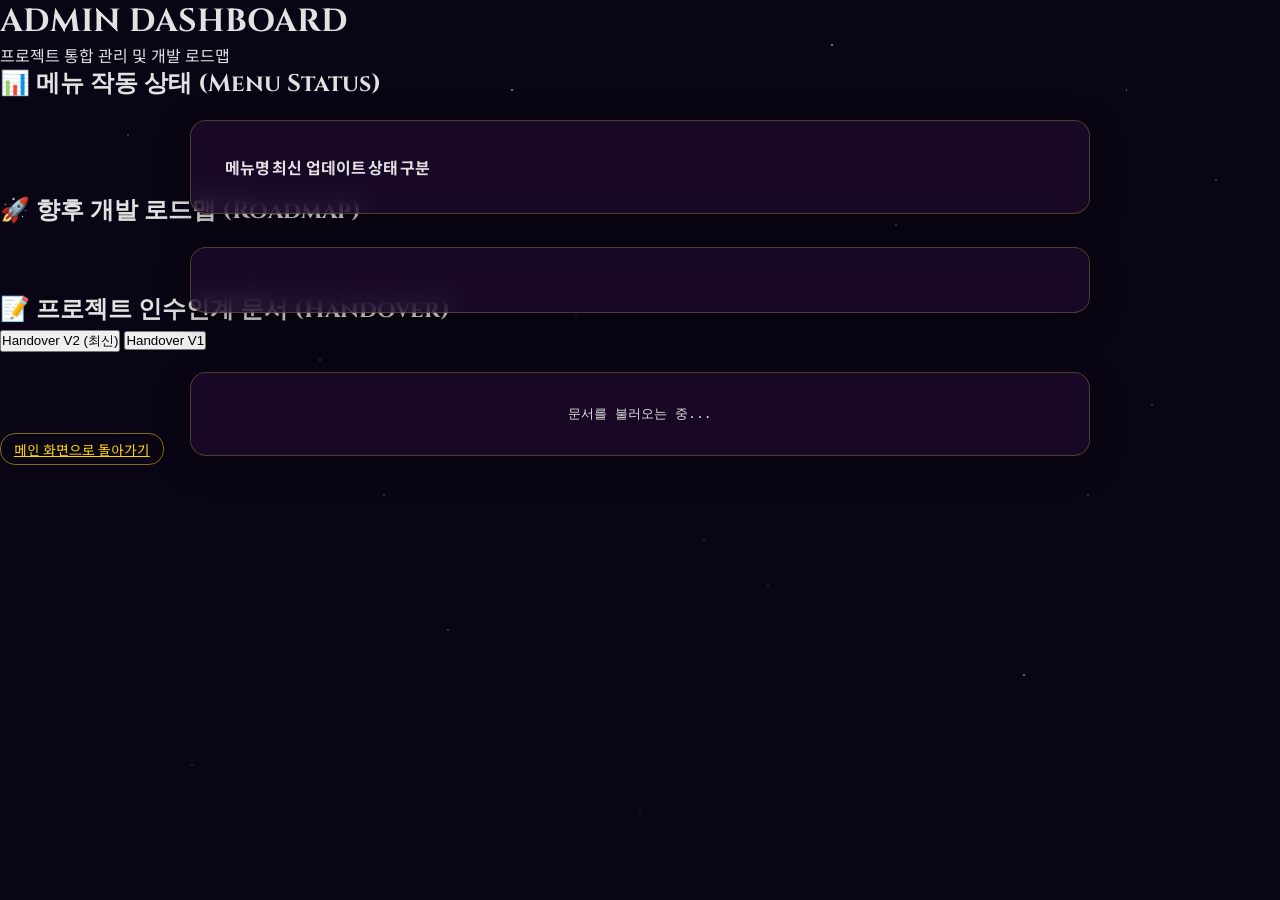
==== admin.html @ 51bb70c1 "Add files via upload" ====
<!DOCTYPE html>
<html lang="ko">
<head>
    <meta charset="UTF-8">
    <meta name="viewport" content="width=device-width, initial-scale=1.0">
    <title>관리자 대시보드 - 메이저 타로 리딩</title>
    <link rel="preconnect" href="https://fonts.googleapis.com">
    <link rel="preconnect" href="https://fonts.gstatic.com" crossorigin>
    <link href="https://fonts.googleapis.com/css2?family=Cinzel:wght@400;700&family=Hahmlet:wght@400;700&family=Noto+Sans+KR:wght@300;400;700&display=swap" rel="stylesheet">
    <link rel="stylesheet" href="css/style.css">
    <link rel="stylesheet" href="css/admin.css">
</head>
<body>
    <div class="stars"></div>
    <div class="twinkling"></div>

    <div class="admin-container">
        <header class="admin-header">
            <h1 class="admin-title">ADMIN DASHBOARD</h1>
            <p class="admin-subtitle">프로젝트 통합 관리 및 개발 로드맵</p>
            <div class="admin-divider"></div>
        </header>

        <main class="admin-content">
            <!-- 1. 메뉴 상태 테이블 -->
            <section class="admin-section">
                <h2 class="section-title">📊 메뉴 작동 상태 (Menu Status)</h2>
                <div class="glass-panel admin-table-container">
                    <table class="admin-table">
                        <thead>
                            <tr>
                                <th>메뉴명</th>
                                <th>최신 업데이트</th>
                                <th>상태</th>
                                <th>구분</th>
                            </tr>
                        </thead>
                        <tbody id="menu-status-body">
                            <!-- JS에서 데이터 삽입 -->
                        </tbody>
                    </table>
                </div>
            </section>

            <!-- 2. 향후 개발 로드맵 -->
            <section class="admin-section">
                <h2 class="section-title">🚀 향후 개발 로드맵 (Roadmap)</h2>
                <div class="glass-panel roadmap-container">
                    <ul class="roadmap-list" id="roadmap-list">
                        <!-- JS에서 데이터 삽입 -->
                    </ul>
                </div>
            </section>

            <!-- 3. 프로젝트 인수인계 문서 -->
            <section class="admin-section">
                <h2 class="section-title">📝 프로젝트 인수인계 문서 (Handover)</h2>
                <div class="handover-tabs">
                    <button class="tab-btn active" onclick="loadHandover('v2')">Handover V2 (최신)</button>
                    <button class="tab-btn" onclick="loadHandover('v1')">Handover V1</button>
                </div>
                <div class="glass-panel handover-viewer">
                    <pre id="handover-content" class="handover-text">문서를 불러오는 중...</pre>
                </div>
            </section>

            <div class="admin-actions">
                <a href="index.html" class="btn-back-mode">메인 화면으로 돌아가기</a>
            </div>
        </main>
    </div>

    <script src="js/admin.js" defer></script>
</body>
</html>
---- css/style.css ----
/* 기본 설정 */
:root {
    --bg-dark: #0a0514;
    --gold: #d4af37;
    --gold-light: #fbe69e;
    --text-main: #e2e2e2;
    --purple-deep: #1e0b2e;
    --purple-glow: rgba(147, 51, 234, 0.4);
    
    /* 연애운 등급별 색상 */
    --love-1: #00e676; /* 아주 좋다 */
    --love-2: #42a5f5; /* 좋다 */
    --love-3: #fdd835; /* 보통 */
    --love-4: #ff9800; /* 나쁘다 */
    --love-5: #ef5350; /* 아주 나쁘다 */

    /* 금전운 등급별 색상 (골드/앰버 테마) */
    --money-1: #ffea00; /* 아주 좋다 */
    --money-2: #ffd600; /* 좋다 */
    --money-3: #ffc400; /* 보통 */
    --money-4: #ffab00; /* 주의 */
    --money-5: #ff9100; /* 위험 */

    font-family: 'Noto Sans KR', sans-serif;
}

* {
    box-sizing: border-box;
    margin: 0;
    padding: 0;
}

body {
    background-color: var(--bg-dark);
    color: var(--text-main);
    min-height: 100vh;
    overflow-x: hidden;
    overscroll-behavior-y: none; /* 안드로이드 당겨서 새로고침 방지 및 화면 깜빡임/떨림 개선 */
    -webkit-tap-highlight-color: transparent; /* 모바일 터치 시 파란색 테두리 깜빡임 제거 */
    position: relative;
    display: flex;
    flex-direction: column;
}

/* 텍스트 폰트 지정 */
h1, h2, .cinzel { font-family: 'Cinzel', serif; }
h3, .hahmlet { font-family: 'Hahmlet', serif; }

/* 신비로운 우주/별 배경 애니메이션 */
.stars, .twinkling {
    position: fixed;
    top: 0; left: 0; right: 0; bottom: 0;
    width: 100%; height: 100%;
    display: block;
    z-index: -2;
}
.stars {
    background: #000 url('https://www.transparenttextures.com/patterns/stardust.png') repeat top center;
    z-index: -2;
    transform: translateZ(0); /* GPU 가속 활성화로 깜빡임 방지 */
}
.twinkling {
    background: transparent url('https://www.transparenttextures.com/patterns/twinkle-twinkle.png') repeat top center;
    z-index: -1;
    animation: move-twink-back 200s linear infinite;
    opacity: 0.3;
    will-change: background-position; /* 렌더링 성능 최적화 */
    transform: translateZ(0); /* GPU 가속 강제 활성화 방지 깜빡임 개선 */
}

@keyframes move-twink-back {
    from {background-position: 0 0;}
    to {background-position: -10000px 5000px;}
}

/* =============================================
   모드 선택 화면
   ============================================= */
.mode-select-screen {
    display: flex;
    justify-content: center;
    align-items: center;
    min-height: 100vh;
    padding: 2rem 1rem;
    position: relative;
    z-index: 1;
}

.mode-select-screen.hidden {
    display: none;
}

.mode-select-content {
    text-align: center;
    max-width: 600px;
    width: 100%;
    animation: fadeInUp 1s ease;
}

@keyframes fadeInUp {
    from { opacity: 0; transform: translateY(30px); }
    to { opacity: 1; transform: translateY(0); }
}

.mode-title {
    font-family: 'Cinzel', serif;
    color: var(--gold);
    font-size: 3rem;
    letter-spacing: 0.4rem;
    text-shadow: 0 0 20px rgba(212, 175, 55, 0.6), 0 0 60px rgba(212, 175, 55, 0.2);
    margin-bottom: 0.8rem;
}

.mode-subtitle {
    font-family: 'Hahmlet', serif;
    color: #b3b3b3;
    font-size: 1.1rem;
    letter-spacing: 0.1rem;
    margin-bottom: 1.5rem;
}

.mode-divider {
    width: 80px;
    height: 2px;
    background: linear-gradient(90deg, transparent, var(--gold), transparent);
    margin: 0 auto 2.5rem;
}

.mode-buttons {
    display: grid;
    grid-template-columns: repeat(2, 1fr);
    gap: 1.2rem;
    max-width: 600px;
    margin: 0 auto;
}


@media (max-width: 480px) {
    .mode-buttons {
        grid-template-columns: 1fr;
    }

}

.mode-btn {
    display: flex;
    flex-direction: column;
    align-items: center;
    gap: 0.25rem;
    padding: 1.1rem 1.2rem;
    background: rgba(30, 11, 46, 0.6);
    border: 1px solid rgba(212, 175, 55, 0.3);
    border-radius: 14px;
    cursor: pointer;
    transition: all 0.4s ease;
    backdrop-filter: blur(8px);
    position: relative;
    overflow: hidden;
}

.mode-btn::before {
    content: '';
    position: absolute;
    top: 0; left: -100%;
    width: 100%; height: 100%;
    background: linear-gradient(90deg, transparent, rgba(212, 175, 55, 0.08), transparent);
    transition: left 0.6s ease;
}

.mode-btn:hover::before {
    left: 100%;
}

.mode-btn:hover {
    border-color: var(--gold);
    transform: translateY(-3px);
    box-shadow: 0 8px 30px rgba(212, 175, 55, 0.2), 0 0 15px var(--purple-glow);
}

.mode-btn-icon {
    font-size: 1.8rem;
    margin-bottom: 0.15rem;
}

.mode-btn-title {
    font-family: 'Hahmlet', serif;
    color: var(--gold-light);
    font-size: 1.1rem;
    font-weight: 700;
    letter-spacing: 0.04rem;
}

.mode-btn-desc {
    color: #999;
    font-size: 0.78rem;
    letter-spacing: 0.01rem;
}

/* =============================================
   카드 선택 화면
   ============================================= */
.reading-screen {
    position: relative;
    z-index: 1;
    display: flex;
    flex-direction: column;
    min-height: 100vh;
}

.reading-screen.hidden {
    display: none;
}

/* 헤더 영역 */
.app-header {
    text-align: center;
    padding: 2rem 1rem 1rem;
}

.app-header h1 {
    color: var(--gold);
    font-size: 2.5rem;
    letter-spacing: 0.2rem;
    text-shadow: 0 0 15px rgba(212, 175, 55, 0.5);
    margin-bottom: 0.5rem;
}

.app-header p {
    font-size: 1rem;
    color: #b3b3b3;
    margin-bottom: 1rem;
}

.status-bar {
    display: inline-flex;
    align-items: center;
    gap: 1.5rem;
    padding: 0.5rem 1.5rem;
    background: rgba(255, 255, 255, 0.05);
    border: 1px solid rgba(212, 175, 55, 0.3);
    border-radius: 20px;
    font-weight: bold;
    color: var(--gold-light);
    box-shadow: 0 0 10px var(--purple-glow);
}

.btn-back-mode {
    background: transparent;
    color: #ffd700;
    border: 1px solid rgba(255, 215, 0, 0.5);
    padding: 0.3rem 0.8rem;
    border-radius: 15px;
    font-family: 'Hahmlet', serif;
    font-size: 0.85rem;
    cursor: pointer;
    transition: all 0.3s ease;
}

.btn-back-mode:hover {
    background: rgba(255, 215, 0, 0.2);
    transform: translateY(-2px);
    box-shadow: 0 3px 10px rgba(255, 215, 0, 0.3);
}

/* 카드 컨테이너 */
.app-main {
    flex: 1;
    display: flex;
    justify-content: center;
    align-items: center;
    padding: 1rem;
}

.card-container {
    display: grid;
    grid-template-columns: repeat(auto-fit, minmax(100px, 1fr));
    gap: 12px;
    max-width: 1400px;
    width: 100%;
}

@media (min-width: 768px) {
    .card-container {
        grid-template-columns: repeat(auto-fit, minmax(130px, 1fr));
        gap: 20px;
    }
}

/* 개별 카드 객체 (3D Flip 적용) */
.tarot-card {
    background-color: transparent;
    aspect-ratio: 1 / 1.6;
    perspective: 1000px;
    cursor: pointer;
    transition: transform 0.3s ease, filter 0.3s ease;
}

.tarot-card:hover {
    transform: translateY(-5px);
    filter: drop-shadow(0 5px 15px var(--gold));
}

.tarot-card.disabled {
    pointer-events: none;
    opacity: 0.5;
}

.card-inner {
    position: relative;
    width: 100%;
    height: 100%;
    text-align: center;
    transition: transform 0.8s cubic-bezier(0.175, 0.885, 0.32, 1.275);
    transform-style: preserve-3d;
}

.tarot-card.flipped .card-inner {
    transform: rotateY(180deg);
}

/* 카드의 앞뒷면 공통 */
.card-cover, .card-reveal {
    position: absolute;
    width: 100%;
    height: 100%;
    -webkit-backface-visibility: hidden;
    backface-visibility: hidden;
    border-radius: 8px;
    overflow: hidden;
    border: 1px solid rgba(212, 175, 55, 0.5);
    box-shadow: 0 4px 8px rgba(0,0,0,0.5);
}

/* 카드 덮개 (뒷면 무늬) */
.card-cover {
    background-image: url('../images/card-back.png');
    background-size: cover;
    background-position: center;
    display: flex;
    justify-content: center;
    align-items: center;
}

.card-cover::after {
    content: "";
}

/* 카드 공개면 (타로 이미지) */
.card-reveal {
    background-color: #fcebd5;
    color: #333;
    transform: rotateY(180deg);
    display: flex;
    flex-direction: column;
    justify-content: center;
    align-items: center;
}

.card-reveal img {
    width: 100%;
    height: 100%;
    object-fit: cover;
}

/* SF 홀로그램 네임 라벨 */
.card-name-label {
    position: absolute;
    bottom: 0;
    left: 0;
    width: 100%;
    background: rgba(10, 5, 20, 0.85);
    color: #00f3ff;
    font-family: 'Cinzel', serif;
    font-weight: 700;
    font-size: 0.85rem;
    padding: 8px 5px;
    text-align: center;
    text-shadow: 0 0 5px #00f3ff;
    border-top: 1px solid rgba(212, 175, 55, 0.6);
    box-shadow: 0 -5px 15px rgba(0, 243, 255, 0.3);
    z-index: 10;
    letter-spacing: 1px;
    box-sizing: border-box;
}

/* 이미지 로드 실패 시 나타나는 Fallback UI */
.fallback-title {
    font-family: 'Hahmlet', serif;
    font-weight: bold;
    font-size: 1.2rem;
    color: #5a3c22;
    text-align: center;
    padding: 10px;
    display: none;
}

/* =============================================
   모달 공통 스타일 (Glassmorphism)
   ============================================= */
.modal-overlay {
    position: fixed;
    top: 0; left: 0; right: 0; bottom: 0;
    background: rgba(0, 0, 0, 0.8);
    backdrop-filter: blur(8px);
    -webkit-backdrop-filter: blur(8px);
    z-index: 100;
    display: flex;
    justify-content: center;
    align-items: flex-start;
    padding: 2rem 1rem;
    opacity: 0;
    pointer-events: none;
    transition: opacity 0.5s ease;
    overflow-y: auto;
    transform: translateZ(0); /* 깜빡임 완화 */
}

.modal-overlay.active {
    opacity: 1;
    pointer-events: auto;
}

.glass-panel {
    background: rgba(30, 11, 46, 0.7);
    border: 1px solid rgba(212, 175, 55, 0.3);
    border-radius: 16px;
    box-shadow: 0 8px 32px 0 rgba(0, 0, 0, 0.37);
    backdrop-filter: blur(12px);
    -webkit-backdrop-filter: blur(12px);
    padding: 2rem;
    width: 100%;
    max-width: 900px;
    text-align: center;
    transform: translateY(20px) translateZ(0); /* 깜빡임 완화를 위해 Z축 가속 추가 */
    will-change: transform, opacity;
    transition: transform 0.5s ease;
    margin: auto;
}

.modal-overlay.active .glass-panel {
    transform: translateY(0) translateZ(0);
}

.modal-title {
    color: var(--gold);
    font-size: 2rem;
    margin-bottom: 2rem;
    text-shadow: 0 0 10px rgba(212, 175, 55, 0.5);
}

/* =============================================
   이번주 운세 결과 모달
   ============================================= */
.reading-container {
    display: flex;
    flex-direction: column;
    gap: 1.5rem;
    margin-bottom: 2rem;
}

.cards-display {
    display: flex;
    justify-content: center;
    gap: 10px;
}

@media (min-width: 768px) {
    .cards-display {
        gap: 2rem;
    }
}

.reading-slot-mini {
    display: flex;
    flex-direction: column;
    align-items: center;
    flex: 1;
}

.slot-title-mini {
    color: var(--gold-light);
    margin-bottom: 0.8rem;
    font-size: 1.1rem;
    font-weight: bold;
    font-family: 'Hahmlet', serif;
}

.slot-title-mini span {
    font-size: 0.85rem;
    color: #aaa;
    font-weight: normal;
}

.combined-desc-box {
    background: rgba(0, 0, 0, 0.4);
    padding: 1.5rem;
    border-radius: 12px;
    border-top: 2px solid rgba(212, 175, 55, 0.3);
    border-bottom: 2px solid rgba(212, 175, 55, 0.3);
    text-align: left;
}

.reading-section {
    margin-bottom: 1.5rem;
    padding-bottom: 1.5rem;
    border-bottom: 1px dashed rgba(212, 175, 55, 0.3);
}

.reading-section p {
    margin: 0;
}

.card-name-highlight {
    color: var(--gold-light);
}

.conclusion-text {
    text-align: center;
    color: var(--gold);
    margin-top: 1.5rem;
    font-size: 1.1rem;
    line-height: 1.6;
    font-family: 'Hahmlet', serif;
}

.conclusion-image-wrapper {
    display: flex;
    justify-content: center;
    margin-top: 2rem;
    padding: 1rem 0;
}

.conclusion-image {
    max-width: 100%;
    width: 300px;
    height: auto;
    border-radius: 12px;
    border: 2px solid rgba(212, 175, 55, 0.5);
    box-shadow: 0 5px 20px rgba(147, 51, 234, 0.6);   
    transition: transform 0.3s ease, box-shadow 0.3s ease;
}

.conclusion-image:hover {
    transform: scale(1.03);
    box-shadow: 0 8px 30px rgba(212, 175, 55, 0.8);
}

.res-card-wrapper {
    position: relative;
    width: 160px;
    height: 256px;
    border-radius: 8px;
    overflow: hidden;
    margin-bottom: 1.5rem;
    box-shadow: 0 4px 15px rgba(0,0,0,0.5);
    border: 1px solid var(--gold);
    transform: translateZ(0); /* 이미지 렌더링 깜빡임 방지 */
    backface-visibility: hidden; /* 이미지 렌더링 깜빡임 방지 */
    -webkit-backface-visibility: hidden;
}

.res-card-wrapper img {
    width: 100%;
    height: 100%;
    object-fit: cover;
    transform: translateZ(0);
    backface-visibility: hidden;
    -webkit-backface-visibility: hidden;
}

.res-card-wrapper .fallback-title {
    display: flex;
    width: 100%;
    height: 100%;
    background: #fcebd5;
    justify-content: center;
    align-items: center;
    padding: 10px;
    box-sizing: border-box;
}

.res-desc {
    text-align: left;
    font-size: 0.95rem;
    line-height: 1.6;
    color: #e0e0e0;
}

.res-desc strong {
    color: var(--gold);
    display: block;
    margin-bottom: 0.5rem;
    font-size: 1.1rem;
}

/* =============================================
   연애운 결과 모달
   ============================================= */
.love-modal-title {
    font-family: 'Hahmlet', serif;
}

.love-reading-container {
    display: flex;
    flex-direction: column;
    align-items: center;
    gap: 1.5rem;
    margin-bottom: 2rem;
}

/* 연애운 등급 배지 */
.love-rating-badge {
    display: inline-flex;
    align-items: center;
    gap: 0.6rem;
    padding: 0.7rem 2rem;
    border-radius: 30px;
    font-family: 'Hahmlet', serif;
    font-weight: 700;
    font-size: 1.2rem;
    letter-spacing: 0.05rem;
    border: 2px solid;
    animation: badgePulse 2s ease-in-out infinite;
}

@keyframes badgePulse {
    0%, 100% { box-shadow: 0 0 10px rgba(255,255,255,0.1); }
    50% { box-shadow: 0 0 25px rgba(255,255,255,0.2); }
}

.love-rating-badge.rating-1 {
    background: rgba(0, 230, 118, 0.15);
    color: var(--love-1);
    border-color: var(--love-1);
}
.love-rating-badge.rating-2 {
    background: rgba(66, 165, 245, 0.15);
    color: var(--love-2);
    border-color: var(--love-2);
}
.love-rating-badge.rating-3 {
    background: rgba(253, 216, 53, 0.15);
    color: var(--love-3);
    border-color: var(--love-3);
}
.love-rating-badge.rating-4 {
    background: rgba(255, 152, 0, 0.15);
    color: var(--love-4);
    border-color: var(--love-4);
}
.love-rating-badge.rating-5 {
    background: rgba(239, 83, 80, 0.15);
    color: var(--love-5);
    border-color: var(--love-5);
}

/* 연애운 카드 (크게) */
.love-card-large {
    width: 200px;
    height: 320px;
}

.love-card-display {
    display: flex;
    justify-content: center;
}

/* 연애 해석 박스 */
.love-desc-box {
    background: rgba(0, 0, 0, 0.4);
    padding: 1.8rem;
    border-radius: 12px;
    border-top: 2px solid rgba(212, 175, 55, 0.3);
    border-bottom: 2px solid rgba(212, 175, 55, 0.3);
    text-align: center;
    width: 100%;
    max-width: 600px;
}

.love-card-name {
    font-family: 'Hahmlet', serif;
    color: var(--gold-light);
    font-size: 1.3rem;
    font-weight: 700;
    margin-bottom: 1rem;
}

.love-meaning {
    color: #e0e0e0;
    font-size: 1.05rem;
    margin-bottom: 1.5rem;
    line-height: 1.5;
}

.love-advice-box {
    background: rgba(212, 175, 55, 0.08);
    border: 1px solid rgba(212, 175, 55, 0.2);
    border-radius: 12px;
    padding: 1.2rem;
}

.love-advice-label {
    font-family: 'Hahmlet', serif;
    color: var(--gold);
    font-size: 0.95rem;
    font-weight: 700;
    margin-bottom: 0.6rem;
}

.love-advice {
    color: #d0d0d0;
    font-size: 0.95rem;
    line-height: 1.7;
    font-style: italic;
}

.love-period-notice {
    margin-top: 0.9rem;
    font-size: 0.82rem;
    color: rgba(212, 175, 55, 0.6);
    font-style: italic;
    letter-spacing: 0.02rem;
    text-align: center;
}

.love-conclusion-text {
    text-align: center;
    color: var(--gold);
    font-size: 1.05rem;
    line-height: 1.7;
    font-family: 'Hahmlet', serif;
    max-width: 500px;
}

/* =============================================
   공통 버튼
   ============================================= */
.btn-primary {
    background: linear-gradient(135deg, #d4af37, #9b7d22);
    color: #000;
    border: none;
    padding: 1rem 2rem;
    font-size: 1.2rem;
    font-weight: bold;
    border-radius: 30px;
    cursor: pointer;
    transition: transform 0.2s, box-shadow 0.2s;
    font-family: 'Noto Sans KR', sans-serif;
}

.btn-primary:hover {
    transform: scale(1.05);
    box-shadow: 0 0 15px rgba(212, 175, 55, 0.6);
}

/* =============================================
   유틸리티
   ============================================= */
.hidden {
    display: none !important;
}

/* =============================================
   모바일 반응형 (타이틀 한 줄 표시)
   ============================================= */
@media (max-width: 480px) {
    .mode-title {
        font-size: 2rem;
        letter-spacing: 0.15rem;
    }

    .mode-btn-title {
        font-size: 1.1rem;
    }

    .app-header h1 {
        font-size: 1.6rem;
        letter-spacing: 0.05rem;
    }

    .modal-title {
        font-size: 1.5rem;
    }
}

/* =============================================
   금전운 결과 모달
   ============================================= */
.money-modal-title {
    font-family: 'Hahmlet', serif;
}

.money-reading-container {
    display: flex;
    flex-direction: column;
    align-items: center;
    gap: 1.5rem;
    margin-bottom: 2rem;
}

/* 금전운 등급 배지 */
.money-rating-badge {
    display: inline-flex;
    align-items: center;
    gap: 0.6rem;
    padding: 0.7rem 2rem;
    border-radius: 30px;
    font-family: 'Hahmlet', serif;
    font-weight: 700;
    font-size: 1.2rem;
    letter-spacing: 0.05rem;
    border: 2px solid;
    animation: badgePulseMoney 2s ease-in-out infinite;
}

@keyframes badgePulseMoney {
    0%, 100% { box-shadow: 0 0 10px rgba(255, 215, 0, 0.2); }
    50% { box-shadow: 0 0 25px rgba(255, 215, 0, 0.4); }
}

.money-rating-badge.rating-1 { background: rgba(255, 234, 0, 0.15); color: var(--money-1); border-color: var(--money-1); }
.money-rating-badge.rating-2 { background: rgba(255, 214, 0, 0.15); color: var(--money-2); border-color: var(--money-2); }
.money-rating-badge.rating-3 { background: rgba(255, 196, 0, 0.15); color: var(--money-3); border-color: var(--money-3); }
.money-rating-badge.rating-4 { background: rgba(255, 171, 0, 0.15); color: var(--money-4); border-color: var(--money-4); }
.money-rating-badge.rating-5 { background: rgba(255, 145, 0, 0.15); color: var(--money-5); border-color: var(--money-5); }

/* 금전운 카드 (크게) */
.money-card-large {
    width: 200px;
    height: 320px;
    border-color: var(--money-1) !important;
}

.money-card-display {
    display: flex;
    justify-content: center;
}

/* 금전 해석 박스 */
.money-desc-box {
    background: rgba(0, 0, 0, 0.4);
    padding: 1.8rem;
    border-radius: 12px;
    border-top: 2px solid rgba(255, 215, 0, 0.3);
    border-bottom: 2px solid rgba(255, 215, 0, 0.3);
    text-align: center;
    width: 100%;
    max-width: 600px;
}

.money-card-name {
    font-family: 'Hahmlet', serif;
    color: #ffea00;
    font-size: 1.3rem;
    font-weight: 700;
    margin-bottom: 1rem;
}

.money-meaning {
    color: #e0e0e0;
    font-size: 1.05rem;
    margin-bottom: 1.5rem;
    line-height: 1.5;
}

.money-advice-box {
    background: rgba(255, 215, 0, 0.08);
    border: 1px solid rgba(255, 215, 0, 0.2);
    border-radius: 12px;
    padding: 1.2rem;
}

.money-advice-label {
    font-family: 'Hahmlet', serif;
    color: #ffd700;
    font-size: 0.95rem;
    font-weight: 700;
    margin-bottom: 0.6rem;
}

.money-advice {
    color: #d0d0d0;
    font-size: 0.95rem;
    line-height: 1.7;
    font-style: italic;
}

.money-conclusion-text {
    text-align: center;
    color: #ffd700;
    font-size: 1.05rem;
    line-height: 1.7;
    font-family: 'Hahmlet', serif;
    max-width: 500px;
}

/* =============================================
   Yes or No 결과 모달
   ============================================= */
.yesno-modal-title {
    font-family: 'Hahmlet', serif;
}

.yesno-reading-container {
    display: flex;
    flex-direction: column;
    align-items: center;
    gap: 1.5rem;
    margin-bottom: 2rem;
}

.yesno-rating-badge {
    display: inline-flex;
    align-items: center;
    gap: 0.6rem;
    padding: 0.7rem 2rem;
    border-radius: 30px;
    font-family: 'Hahmlet', serif;
    font-weight: 700;
    font-size: 1.5rem;
    letter-spacing: 0.05rem;
    border: 2px solid;
    animation: badgePulseYesNo 2s ease-in-out infinite;
}

@keyframes badgePulseYesNo {
    0%, 100% { box-shadow: 0 0 10px rgba(255, 255, 255, 0.1); }
    50% { box-shadow: 0 0 25px rgba(255, 255, 255, 0.3); }
}

.yesno-rating-badge.rating-yes { 
    background: rgba(0, 230, 118, 0.15); 
    color: #00e676; 
    border-color: #00e676; 
}

.yesno-rating-badge.rating-no { 
    background: rgba(239, 83, 80, 0.15); 
    color: #ef5350; 
    border-color: #ef5350; 
}

.yesno-card-large {
    width: 200px;
    height: 320px;
}

.yesno-rating-badge.rating-yes ~ .yesno-card-display .yesno-card-large {
    border-color: #00e676;
}

.yesno-rating-badge.rating-no ~ .yesno-card-display .yesno-card-large {
    border-color: #ef5350;
}

.yesno-card-display {
    display: flex;
    justify-content: center;
}

.yesno-desc-box {
    background: rgba(0, 0, 0, 0.4);
    padding: 1.8rem;
    border-radius: 12px;
    border-top: 2px solid rgba(212, 175, 55, 0.3);
    border-bottom: 2px solid rgba(212, 175, 55, 0.3);
    text-align: center;
    width: 100%;
    max-width: 600px;
}

.yesno-card-name {
    font-family: 'Hahmlet', serif;
    color: var(--gold-light);
    font-size: 1.3rem;
    font-weight: 700;
    margin-bottom: 1rem;
}

.yesno-meaning {
    color: #e0e0e0;
    font-size: 1.15rem;
    font-weight: bold;
    margin-bottom: 1.5rem;
    line-height: 1.5;
}

.yesno-advice-box {
    background: rgba(212, 175, 55, 0.08);
    border: 1px solid rgba(212, 175, 55, 0.2);
    border-radius: 12px;
    padding: 1.2rem;
}

.yesno-advice-label {
    font-family: 'Hahmlet', serif;
    color: var(--gold);
    font-size: 1.05rem;
    font-weight: 700;
    margin-bottom: 0.6rem;
}

.yesno-advice {
    color: #d0d0d0;
    font-size: 0.95rem;
    line-height: 1.7;
}

.yesno-conclusion-text {
    text-align: center;
    color: var(--gold);
    font-size: 1.05rem;
    line-height: 1.7;
    font-family: 'Hahmlet', serif;
    max-width: 500px;
}

/* =============================================
   로또 결과 모달 및 원통 애니메이션 (SF 테마)
   ============================================= */
.lotto-panel {
    max-width: 800px;
}

.lotto-modal-title {
    font-family: 'Hahmlet', serif;
    color: #4facfe;
    text-shadow: 0 0 15px rgba(79, 172, 254, 0.6);
}

.lotto-container {
    display: flex;
    flex-direction: column;
    align-items: center;
    gap: 2rem;
}

/* 원통 머신 */
.lotto-machine {
    position: relative;
    width: 250px;
    height: 250px;
    perspective: 1000px;
}

.lotto-cylinder {
    width: 100%;
    height: 100%;
    position: relative;
    border-radius: 50%;
    background: radial-gradient(circle at center, rgba(30,30,50,0.5) 0%, rgba(10,10,20,0.9) 100%);
    box-shadow: inset 0 0 40px rgba(0, 243, 255, 0.3), 0 0 20px rgba(0, 243, 255, 0.2);
    border: 3px solid rgba(0, 243, 255, 0.4);
    overflow: hidden;
    transform-style: preserve-3d;
}

.lotto-glass-reflection {
    position: absolute;
    top: 5%;
    left: 10%;
    width: 80%;
    height: 30%;
    background: linear-gradient(to bottom, rgba(255,255,255,0.4) 0%, transparent 100%);
    border-radius: 50% 50% 0 0;
    pointer-events: none;
    z-index: 10;
}

.lotto-balls-spinner {
    position: absolute;
    top: 0; left: 0; width: 100%; height: 100%;
    border-radius: 50%;
    transform-style: preserve-3d;
    transition: transform 1s ease;
}

.lotto-balls-spinner.spinning {
    animation: spinCylinder 1.5s cubic-bezier(0.68, -0.55, 0.265, 1.55) infinite;
}

@keyframes spinCylinder {
    0% { transform: rotateZ(0deg) rotateX(10deg); }
    50% { transform: rotateZ(180deg) rotateX(20deg); }
    100% { transform: rotateZ(360deg) rotateX(10deg); }
}

/* 개별 공 스타일 (원통 안에서 흩뿌려진 공들) */
.lotto-balls-spinner .lotto-ball {
    width: 30px;
    height: 30px;
    font-size: 0.8rem;
    box-shadow: 0 0 10px currentColor, inset 0 0 5px rgba(255,255,255,0.5);
    opacity: 0.7;
    animation: jitter 0.2s infinite alternate;
}

@keyframes jitter {
    0% { transform: translate(0, 0) scale(1); }
    100% { transform: translate(3px, -3px) scale(1.1); }
}

.lotto-dispenser {
    position: absolute;
    bottom: -15px;
    left: 50%;
    transform: translateX(-50%);
    width: 40px;
    height: 40px;
    background: #000;
    border: 2px solid #00f3ff;
    border-radius: 0 0 10px 10px;
    box-shadow: 0 10px 20px rgba(0, 243, 255, 0.4);
    z-index: 5;
}

/* 추출 결과 컨테이너 */
.lotto-draw-results {
    display: flex;
    justify-content: center;
    flex-wrap: wrap;
    gap: 1.2rem;
    min-height: 80px;
    padding: 10px;
}

/* 범용 위치 공 스타일 (SF 홀로그램 룩) */
.lotto-ball {
    display: flex;
    justify-content: center;
    align-items: center;
    width: 60px;
    height: 60px;
    border-radius: 50%;
    font-family: 'Cinzel', serif;
    font-weight: bold;
    font-size: 1.5rem;
    background: radial-gradient(circle at 30% 30%, rgba(255,255,255,0.3), rgba(0,0,0,0.8));
    color: #fff;
    text-shadow: 0 0 5px #000;
    border: 2px solid currentColor;
    box-shadow: 0 0 15px currentColor, inset 0 0 10px rgba(255,255,255,0.3);
}

/* 공 색상 그룹 (10단위) - 네온 효과 가미 */
.num-group-0 { color: #f1c40f; } /* 1~10: Yellow */
.num-group-1 { color: #3498db; } /* 11~20: Blue */
.num-group-2 { color: #e74c3c; } /* 21~30: Red */
.num-group-3 { color: #aaaaaa; } /* 31~40: Gray/White */
.num-group-4 { color: #2ecc71; } /* 41~45: Green */

/* 추출되어 나타날 때 팝 애니메이션 */
.pop-out {
    animation: ballPop 0.6s cubic-bezier(0.175, 0.885, 0.32, 1.275) forwards;
    transform: scale(0);
}

@keyframes ballPop {
    0% { transform: scale(0) translateY(-50px); opacity: 0; }
    50% { transform: scale(1.2) translateY(10px); opacity: 1; }
    100% { transform: scale(1) translateY(0); opacity: 1; }
}

.lotto-conclusion-text {
    text-align: center;
    font-family: 'Hahmlet', serif;
    color: #00f3ff;
    font-size: 1.1rem;
    line-height: 1.7;
    transition: opacity 1s ease;
    text-shadow: 0 0 8px rgba(0, 243, 255, 0.3);
}

.lotto-start-btn {
    box-shadow: 0 0 15px rgba(0, 243, 255, 0.5);
    background: linear-gradient(135deg, #00f3ff, #007bb5);
    color: #fff;
}
.lotto-start-btn:hover {
    box-shadow: 0 0 25px rgba(0, 243, 255, 0.8);
    transform: scale(1.05);
}

.lotto-action-buttons {
    display: flex;
    gap: 1rem;
    justify-content: center;
    width: 100%;
}

.lotto-home-btn {
    background: linear-gradient(135deg, #1e0b2e, #3a1c5d);
    color: #ffd700;
    border: 1px solid rgba(212, 175, 55, 0.4);
    box-shadow: 0 0 10px rgba(147, 51, 234, 0.3);
}

.lotto-home-btn:hover {
    background: linear-gradient(135deg, #2a1042, #4c267a);
    box-shadow: 0 0 15px rgba(147, 51, 234, 0.5);
}

@media (max-width: 480px) {
    .lotto-action-buttons {
        flex-direction: column;
        align-items: center;
        gap: 0.8rem;
    }
}

/* =============================================
   오늘의 카드 특별 버튼 (메인 화면 최상단)
   ============================================= */
.daily-btn-special {
    display: flex;
    flex-direction: row;
    align-items: center;
    gap: 1rem;
    width: 100%;
    max-width: 600px;
    margin: 0 auto 1.4rem;
    padding: 1.4rem 1.8rem;
    background: linear-gradient(135deg, rgba(20, 8, 40, 0.85), rgba(40, 12, 70, 0.85));
    border: 1px solid rgba(255, 215, 0, 0.5);
    border-radius: 20px;
    cursor: pointer;
    position: relative;
    overflow: hidden;
    text-align: left;
    transition: all 0.4s ease;
}

.daily-btn-glow {
    position: absolute;
    inset: 0;
    background: radial-gradient(ellipse at 50% 50%, rgba(255, 220, 40, 0.12), transparent 70%);
    pointer-events: none;
    animation: dailyGlowPulse 3s ease-in-out infinite;
}

@keyframes dailyGlowPulse {
    0%, 100% { opacity: 0.5; }
    50% { opacity: 1; }
}

.daily-btn-special:hover {
    border-color: #ffd700;
    transform: translateY(-4px);
    box-shadow: 0 10px 40px rgba(255, 215, 0, 0.25), 0 0 20px var(--purple-glow);
}

.daily-btn-special .daily-icon {
    font-size: 2.8rem;
    flex-shrink: 0;
    filter: drop-shadow(0 0 8px rgba(255, 220, 40, 0.8));
    animation: starSpin 4s ease-in-out infinite;
}

@keyframes starSpin {
    0%, 100% { transform: rotate(-5deg) scale(1); }
    50% { transform: rotate(5deg) scale(1.1); }
}

.daily-btn-text {
    display: flex;
    flex-direction: column;
    gap: 0.3rem;
    flex: 1;
}

.daily-title {
    font-size: 1.5rem !important;
    background: linear-gradient(90deg, #ffd700, #ffe97a, #ffd700);
    background-clip: text;
    -webkit-background-clip: text;
    color: transparent;
    letter-spacing: 0.08rem;
}

.daily-desc {
    color: #c0c0c0 !important;
    font-size: 0.88rem !important;
}

.daily-badge {
    background: linear-gradient(135deg, #d4af37, #9b7d22);
    color: #000;
    font-family: 'Cinzel', serif;
    font-size: 0.7rem;
    font-weight: 700;
    padding: 0.3rem 0.7rem;
    border-radius: 20px;
    letter-spacing: 0.1rem;
    flex-shrink: 0;
}

.daily-btn-special.daily-done {
    border-color: rgba(150, 150, 150, 0.3);
    opacity: 0.75;
}
.daily-btn-special.daily-done .daily-btn-glow {
    background: radial-gradient(ellipse at 50% 50%, rgba(150, 150, 150, 0.08), transparent 70%);
}
.daily-btn-special.daily-done .daily-icon {
    animation: none;
    filter: grayscale(0.5);
}


/* =============================================
   오늘의 카드 — 카드 선택 화면 스프레드 UI
   (2줄; 각 줄 11장이 겹쳐서 부채꼴처럼 보임)
   ============================================= */
.daily-spread-container {
    display: flex;
    flex-direction: column;
    align-items: center;
    gap: 1.5rem;
    width: 100%;
    max-width: 700px;
    margin: 0 auto;
    padding: 1rem 1rem 3rem;
}

.daily-spread-row {
    display: flex;
    justify-content: center;
    align-items: flex-end;
    position: relative;
    width: 100%;
    height: 140px;
}

.daily-spread-card {
    position: absolute;
    width: 70px;
    height: 112px;
    border-radius: 8px;
    cursor: pointer;
    transition: transform 0.35s cubic-bezier(0.175, 0.885, 0.32, 1.275), filter 0.3s ease, box-shadow 0.3s ease;
    transform-origin: bottom center;
    will-change: transform;
}

/* 11장을 부채꼴로 배치 — nth-child 위치 계산 */
.daily-spread-row .daily-spread-card:nth-child(1)  { left: calc(50% - 325px); transform: rotate(-20deg); }
.daily-spread-row .daily-spread-card:nth-child(2)  { left: calc(50% - 275px); transform: rotate(-16deg); }
.daily-spread-row .daily-spread-card:nth-child(3)  { left: calc(50% - 225px); transform: rotate(-12deg); }
.daily-spread-row .daily-spread-card:nth-child(4)  { left: calc(50% - 175px); transform: rotate(-8deg); }
.daily-spread-row .daily-spread-card:nth-child(5)  { left: calc(50% - 125px); transform: rotate(-4deg); }
.daily-spread-row .daily-spread-card:nth-child(6)  { left: calc(50% - 35px);  transform: rotate(0deg); }
.daily-spread-row .daily-spread-card:nth-child(7)  { left: calc(50% + 15px);  transform: rotate(4deg); }
.daily-spread-row .daily-spread-card:nth-child(8)  { left: calc(50% + 65px);  transform: rotate(8deg); }
.daily-spread-row .daily-spread-card:nth-child(9)  { left: calc(50% + 115px); transform: rotate(12deg); }
.daily-spread-row .daily-spread-card:nth-child(10) { left: calc(50% + 165px); transform: rotate(16deg); }
.daily-spread-row .daily-spread-card:nth-child(11) { left: calc(50% + 215px); transform: rotate(20deg); }

/* 호버시 카드가 위로 쏙 올라오는 효과 */
.daily-spread-card.hovered {
    transform: translateY(-35px) rotate(0deg) scale(1.1) !important;
    filter: drop-shadow(0 10px 20px rgba(212, 175, 55, 0.7));
    z-index: 50 !important;
    box-shadow: 0 0 25px rgba(212, 175, 55, 0.5);
}

.daily-spread-card.selected {
    transform: translateY(-40px) rotate(0deg) scale(1.15) !important;
    filter: drop-shadow(0 12px 25px rgba(212, 175, 55, 0.85));
    z-index: 60 !important;
    cursor: default;
}

/* 이번주 운세에서 여러 장 선택 중일 때 — 이미 선택된 카드 표시 */
.daily-spread-card.selected .daily-spread-cover {
    border-color: var(--gold);
    box-shadow: 0 0 18px rgba(212, 175, 55, 0.7), inset 0 0 8px rgba(212, 175, 55, 0.3);
}

.daily-spread-card.disabled {
    pointer-events: none;
    opacity: 0.4;
}

.daily-spread-card.flipping {
    animation: cardFlip 0.8s ease forwards;
}

@keyframes cardFlip {
    0% { transform: translateY(-50px) rotateY(0deg) scale(1.2); }
    50% { transform: translateY(-50px) rotateY(90deg) scale(1.2); }
    100% { transform: translateY(-50px) rotateY(0deg) scale(1.2); }
}

/* 카드 덮개 (뒷면) */
.daily-spread-cover {
    width: 100%;
    height: 100%;
    border-radius: 8px;
    background-image: url('../images/card-back.png');
    background-size: cover;
    background-position: center;
    border: 1px solid rgba(212, 175, 55, 0.5);
    box-shadow: 0 4px 12px rgba(0, 0, 0, 0.5);
    display: flex;
    justify-content: center;
    align-items: flex-end;
    padding-bottom: 6px;
}

.daily-spread-num {
    font-family: 'Cinzel', serif;
    font-size: 0.65rem;
    color: rgba(212, 175, 55, 0.7);
    text-shadow: 0 0 4px rgba(212, 175, 55, 0.5);
}

@media (max-width: 480px) {
    .daily-spread-row { height: 100px; }
    .daily-spread-card { width: 50px; height: 80px; }
    .daily-spread-row .daily-spread-card:nth-child(1)  { left: calc(50% - 230px); transform: rotate(-20deg); }
    .daily-spread-row .daily-spread-card:nth-child(2)  { left: calc(50% - 195px); transform: rotate(-16deg); }
    .daily-spread-row .daily-spread-card:nth-child(3)  { left: calc(50% - 160px); transform: rotate(-12deg); }
    .daily-spread-row .daily-spread-card:nth-child(4)  { left: calc(50% - 125px); transform: rotate(-8deg); }
    .daily-spread-row .daily-spread-card:nth-child(5)  { left: calc(50% - 90px);  transform: rotate(-4deg); }
    .daily-spread-row .daily-spread-card:nth-child(6)  { left: calc(50% - 25px);  transform: rotate(0deg); }
    .daily-spread-row .daily-spread-card:nth-child(7)  { left: calc(50% + 10px);  transform: rotate(4deg); }
    .daily-spread-row .daily-spread-card:nth-child(8)  { left: calc(50% + 45px);  transform: rotate(8deg); }
    .daily-spread-row .daily-spread-card:nth-child(9)  { left: calc(50% + 80px);  transform: rotate(12deg); }
    .daily-spread-row .daily-spread-card:nth-child(10) { left: calc(50% + 115px); transform: rotate(16deg); }
    .daily-spread-row .daily-spread-card:nth-child(11) { left: calc(50% + 150px); transform: rotate(20deg); }
    .daily-spread-card.hovered { transform: translateY(-25px) rotate(0deg) scale(1.1) !important; }
}

/* =============================================
   오늘의 카드 결과 모달
   ============================================= */
.daily-modal-title {
    font-family: 'Hahmlet', serif;
    background: linear-gradient(90deg, #ffd700, #fff8d6, #ffd700);
    background-clip: text;
    -webkit-background-clip: text;
    color: transparent;
}

.daily-reading-container {
    display: flex;
    flex-direction: column;
    align-items: center;
    gap: 1.5rem;
    margin-bottom: 2rem;
}

/* 오늘의 카드 등급 배지 */
.daily-rating-badge {
    display: inline-flex;
    align-items: center;
    gap: 0.6rem;
    padding: 0.8rem 2.2rem;
    border-radius: 30px;
    font-family: 'Hahmlet', serif;
    font-weight: 700;
    font-size: 1.15rem;
    letter-spacing: 0.03rem;
    border: 2px solid;
    animation: badgePulseDaily 2.5s ease-in-out infinite;
}

@keyframes badgePulseDaily {
    0%, 100% { box-shadow: 0 0 10px rgba(255,255,255,0.1); }
    50% { box-shadow: 0 0 28px rgba(255,255,255,0.25); }
}

.daily-rating-badge.rating-1 { background: rgba(0, 230, 118, 0.12);  color: #00e676; border-color: #00e676; }
.daily-rating-badge.rating-2 { background: rgba(66, 165, 245, 0.12);  color: #42a5f5; border-color: #42a5f5; }
.daily-rating-badge.rating-3 { background: rgba(253, 216, 53, 0.12);  color: #fdd835; border-color: #fdd835; }
.daily-rating-badge.rating-4 { background: rgba(255, 152, 0, 0.12);   color: #ff9800; border-color: #ff9800; }
.daily-rating-badge.rating-5 { background: rgba(239, 83, 80, 0.12);   color: #ef5350; border-color: #ef5350; }

.daily-card-large { width: 200px; height: 320px; }
.daily-card-display { display: flex; justify-content: center; }

.daily-desc-box {
    background: rgba(0, 0, 0, 0.4);
    padding: 1.8rem;
    border-radius: 12px;
    border-top: 2px solid rgba(212, 175, 55, 0.3);
    border-bottom: 2px solid rgba(212, 175, 55, 0.3);
    text-align: center;
    width: 100%;
    max-width: 600px;
}

.daily-card-name {
    font-family: 'Hahmlet', serif;
    color: var(--gold-light);
    font-size: 1.3rem;
    font-weight: 700;
    margin-bottom: 1rem;
}

.daily-message {
    color: #e0e0e0;
    font-size: 1.05rem;
    margin-bottom: 1.5rem;
    line-height: 1.6;
}

.daily-advice-box {
    background: rgba(212, 175, 55, 0.08);
    border: 1px solid rgba(212, 175, 55, 0.2);
    border-radius: 12px;
    padding: 1.2rem;
}

.daily-advice-label {
    font-family: 'Hahmlet', serif;
    color: var(--gold);
    font-size: 0.95rem;
    font-weight: 700;
    margin-bottom: 0.6rem;
}

.daily-advice {
    color: #d0d0d0;
    font-size: 0.95rem;
    line-height: 1.7;
    font-style: italic;
}

.daily-conclusion-text {
    text-align: center;
    color: var(--gold);
    font-size: 1.05rem;
    line-height: 1.7;
    font-family: 'Hahmlet', serif;
    max-width: 500px;
}

/* =============================================
   프리미엄 상세 해석 섹션
   ============================================= */
.premium-section {
    width: 100%;
    max-width: 600px;
    margin: 1rem auto;
    border-radius: 16px;
    overflow: hidden;
    border: 1px solid rgba(212, 175, 55, 0.2);
}

.premium-lock-overlay {
    display: flex;
    flex-direction: column;
    align-items: center;
    gap: 0.6rem;
    padding: 1.8rem 1.5rem;
    background: rgba(0, 0, 0, 0.5);
    backdrop-filter: blur(4px);
    text-align: center;
}

.premium-lock-icon {
    font-size: 2rem;
    animation: lockPulse 2s ease-in-out infinite;
}

@keyframes lockPulse {
    0%, 100% { transform: scale(1); }
    50% { transform: scale(1.1); }
}

.premium-lock-title {
    font-family: 'Hahmlet', serif;
    color: var(--gold);
    font-size: 1.1rem;
    font-weight: 700;
}

.premium-lock-desc {
    color: #aaa;
    font-size: 0.85rem;
}

.btn-premium-unlock {
    background: linear-gradient(135deg, #d4af37, #9b7d22);
    color: #000;
    border: none;
    padding: 0.6rem 1.5rem;
    border-radius: 20px;
    font-family: 'Hahmlet', serif;
    font-size: 0.9rem;
    font-weight: 700;
    cursor: pointer;
    transition: all 0.3s ease;
    margin-top: 0.4rem;
}

.btn-premium-unlock:hover {
    transform: scale(1.05);
    box-shadow: 0 0 15px rgba(212, 175, 55, 0.5);
}

.premium-content {
    padding: 1.5rem;
    background: rgba(20, 8, 40, 0.8);
}

.premium-detail-box {
    text-align: left;
}

.premium-detail-title {
    font-family: 'Hahmlet', serif;
    color: var(--gold);
    font-size: 1.1rem;
    font-weight: 700;
    margin-bottom: 1rem;
    text-align: center;
    border-bottom: 1px solid rgba(212, 175, 55, 0.3);
    padding-bottom: 0.8rem;
}

.premium-detail-text {
    color: #ddd;
    font-size: 0.95rem;
    line-height: 1.8;
    margin-bottom: 1rem;
}

.premium-detail-advice {
    background: rgba(212, 175, 55, 0.08);
    border-left: 3px solid var(--gold);
    padding: 0.8rem 1rem;
    border-radius: 0 8px 8px 0;
    color: #ccc;
    font-size: 0.9rem;
    line-height: 1.7;
    font-style: italic;
}

.premium-sub-section {
    margin-bottom: 1.2rem;
    padding-bottom: 1.2rem;
    border-bottom: 1px dashed rgba(212, 175, 55, 0.2);
    color: var(--gold-light);
    font-size: 0.95rem;
}

.premium-sub-section:last-child { border-bottom: none; }

/* =============================================
   광고 팝업 패널
   ============================================= */
.ad-panel {
    max-width: 360px;
    text-align: center;
    padding: 2rem;
}

.ad-label {
    display: inline-block;
    background: rgba(255, 255, 255, 0.1);
    color: #aaa;
    font-size: 0.7rem;
    padding: 0.2rem 0.6rem;
    border-radius: 4px;
    margin-bottom: 1rem;
    letter-spacing: 0.1rem;
}

.ad-placeholder {
    width: 100%;
    height: 200px;
    background: rgba(255, 255, 255, 0.04);
    border: 1px dashed rgba(255, 255, 255, 0.2);
    border-radius: 12px;
    display: flex;
    flex-direction: column;
    justify-content: center;
    align-items: center;
    gap: 0.5rem;
}

.ad-placeholder-icon { font-size: 2.5rem; opacity: 0.4; }
.ad-placeholder-text { color: #666; font-size: 0.85rem; }

/* =============================================
   프리미엄 안내 팝업 패널
   ============================================= */
.premium-info-panel {
    max-width: 380px;
    text-align: center;
}

.premium-features {
    display: flex;
    flex-direction: column;
    gap: 0.6rem;
    text-align: left;
    margin-bottom: 0.5rem;
}

.premium-feature-item {
    color: #ddd;
    font-size: 0.95rem;
    padding: 0.5rem 0.8rem;
    background: rgba(255, 255, 255, 0.04);
    border-radius: 8px;
    border-left: 2px solid var(--gold);
}

.premium-coming-soon-badge {
    display: inline-block;
    background: rgba(255, 152, 0, 0.15);
    color: #ff9800;
    border: 1px solid rgba(255, 152, 0, 0.4);
    font-family: 'Hahmlet', serif;
    font-size: 0.85rem;
    font-weight: 700;
    padding: 0.3rem 1rem;
    border-radius: 20px;
    margin-bottom: 1.2rem;
    letter-spacing: 0.05rem;
}

/* ========== 2-Tier Premium Styles ========== */
.premium-upgrade-banner {
    margin: 2rem 0;
    padding: 1.5rem;
    background: linear-gradient(135deg, rgba(30,30,40,0.8), rgba(20,20,30,0.95));
    border: 1px solid rgba(212,175,55,0.3);
    border-radius: 12px;
    text-align: center;
    position: relative;
    overflow: hidden;
}

.premium-upgrade-banner::before {
    content: '';
    position: absolute;
    top: -50%;
    left: -50%;
    width: 200%;
    height: 200%;
    background: radial-gradient(circle at center, rgba(212,175,55,0.1) 0%, transparent 50%);
    opacity: 0.5;
    animation: rotate 10s linear infinite;
    pointer-events: none;
}

@keyframes rotate {
    from { transform: rotate(0deg); }
    to { transform: rotate(360deg); }
}

.premium-lock-icon {
    font-size: 2.5rem;
    margin-bottom: 0.5rem;
}

.premium-lock-title {
    color: var(--gold);
    font-size: 1.2rem;
    font-weight: 700;
    margin-bottom: 0.5rem;
    font-family: 'Hahmlet', serif;
}

.premium-lock-desc {
    color: #ccc;
    font-size: 0.9rem;
    margin-bottom: 1.5rem;
    line-height: 1.5;
}

.btn-premium-unlock {
    background: linear-gradient(90deg, #d4af37, #f3e5ab);
    color: #1a1a2e;
    border: none;
    padding: 0.8rem 1.5rem;
    font-size: 0.95rem;
    font-weight: 700;
    border-radius: 25px;
    cursor: pointer;
    transition: transform 0.2s, box-shadow 0.2s;
    font-family: 'Noto Sans KR', sans-serif;
}

.btn-premium-unlock:hover {
    transform: translateY(-2px);
    box-shadow: 0 4px 15px rgba(212,175,55,0.4);
}

/* �����̾� ���� �ؽ�Ʈ ��Ÿ�� (Ȳ�ݺ� ����Ʈ) */
.premium-text-glow {
    color: #e6e6e6;
    border-left: 3px solid var(--gold);
    padding: 1rem 1.2rem;
    margin: 1.5rem 0;
    background: linear-gradient(90deg, rgba(212,175,55,0.1), transparent);
    border-radius: 0 8px 8px 0;
    line-height: 1.7;
}

.premium-label {
    display: inline-block;
    color: var(--gold);
    font-weight: 700;
    font-size: 0.85rem;
    margin-bottom: 0.5rem;
    letter-spacing: 0.05rem;
    text-transform: uppercase;
}

.app-main {
    position: relative;
    max-width: 900px;
    margin: 0 auto;
    width: 100%;
}

.app-main::before {
    content: '';
    position: absolute;
    top: 0; left: 0; right: 0; bottom: 0;
    background-image: url('../images/tarot-cloth.png');
    background-size: cover;
    background-position: center;
    border-radius: 16px;
    box-shadow: inset 0 0 40px rgba(0,0,0,0.8), 0 10px 30px rgba(0,0,0,0.5);
    z-index: -1;
    opacity: 0.95;
    border: 1px solid rgba(212, 175, 55, 0.3);
}

/* =============================================
   Mobile Scroll Flicker Fix
   ============================================= */
.stars, .twinkling {
    -webkit-backface-visibility: hidden;
    backface-visibility: hidden;
    -webkit-perspective: 1000;
    perspective: 1000;
    will-change: auto;
}

.twinkling {
    will-change: auto;
    animation: move-twink-back 300s linear infinite;
}

@media (max-width: 768px) {
    .twinkling {
        animation: none;
        opacity: 0.15;
    }
    
    .stars {
        background-attachment: scroll;
    }

    .app-main::before {
        -webkit-backface-visibility: hidden;
        backface-visibility: hidden;
    }

    body {
        -webkit-overflow-scrolling: touch;
    }

    .modal-overlay .modal-content {
        -webkit-backface-visibility: hidden;
        backface-visibility: hidden;
        transform: translateZ(0);
    }
}

/* =============================================
   Lotto Panel Cosmic Background
   ============================================= */
.lotto-panel {
    background-image: linear-gradient(rgba(10, 5, 20, 0.65), rgba(10, 5, 20, 0.85)), url('../images/lotto-bg.png') !important;
    background-size: cover !important;
    background-position: center !important;
    border: 1px solid rgba(79, 172, 254, 0.3) !important;
    box-shadow: inset 0 0 40px rgba(0,0,0,0.6), 0 10px 30px rgba(0,0,0,0.5), 0 0 20px rgba(79, 172, 254, 0.15) !important;
}

/* =============================================
   Card Spread Animation - 촤라락 펼쳐지는 효과
   ============================================= */

/* 초기 상태는 JS의 deal-init 클래스가 제어 */

/* 펼침 애니메이션 적용 클래스 */
.daily-spread-card.deal-animate {
    opacity: 1;
    transition: all 0.6s cubic-bezier(0.23, 1, 0.32, 1);
}

/* 각 카드가 제 위치로 돌아가는 것은 nth-child 기본 transform이 적용됨 */
.daily-spread-row .daily-spread-card.deal-animate:nth-child(1)  { transform: rotate(-20deg); }
.daily-spread-row .daily-spread-card.deal-animate:nth-child(2)  { transform: rotate(-16deg); }
.daily-spread-row .daily-spread-card.deal-animate:nth-child(3)  { transform: rotate(-12deg); }
.daily-spread-row .daily-spread-card.deal-animate:nth-child(4)  { transform: rotate(-8deg); }
.daily-spread-row .daily-spread-card.deal-animate:nth-child(5)  { transform: rotate(-4deg); }
.daily-spread-row .daily-spread-card.deal-animate:nth-child(6)  { transform: rotate(0deg); }
.daily-spread-row .daily-spread-card.deal-animate:nth-child(7)  { transform: rotate(4deg); }
.daily-spread-row .daily-spread-card.deal-animate:nth-child(8)  { transform: rotate(8deg); }
.daily-spread-row .daily-spread-card.deal-animate:nth-child(9)  { transform: rotate(12deg); }
.daily-spread-row .daily-spread-card.deal-animate:nth-child(10) { transform: rotate(16deg); }
.daily-spread-row .daily-spread-card.deal-animate:nth-child(11) { transform: rotate(20deg); }

/* 호버/선택 시에는 deal-animate의 transform을 오버라이드 */
.daily-spread-row .daily-spread-card.deal-animate.hovered {
    transform: translateY(-35px) rotate(0deg) scale(1.1) !important;
    filter: drop-shadow(0 10px 20px rgba(212, 175, 55, 0.7));
    z-index: 50 !important;
}

.daily-spread-row .daily-spread-card.deal-animate.selected {
    transform: translateY(-40px) rotate(0deg) scale(1.15) !important;
    filter: drop-shadow(0 12px 25px rgba(212, 175, 55, 0.85));
    z-index: 60 !important;
}

@media (max-width: 480px) {
    .daily-spread-row .daily-spread-card.deal-animate:nth-child(1)  { transform: rotate(-20deg); }
    .daily-spread-row .daily-spread-card.deal-animate:nth-child(2)  { transform: rotate(-16deg); }
    .daily-spread-row .daily-spread-card.deal-animate:nth-child(3)  { transform: rotate(-12deg); }
    .daily-spread-row .daily-spread-card.deal-animate:nth-child(4)  { transform: rotate(-8deg); }
    .daily-spread-row .daily-spread-card.deal-animate:nth-child(5)  { transform: rotate(-4deg); }
    .daily-spread-row .daily-spread-card.deal-animate:nth-child(6)  { transform: rotate(0deg); }
    .daily-spread-row .daily-spread-card.deal-animate:nth-child(7)  { transform: rotate(4deg); }
    .daily-spread-row .daily-spread-card.deal-animate:nth-child(8)  { transform: rotate(8deg); }
    .daily-spread-row .daily-spread-card.deal-animate:nth-child(9)  { transform: rotate(12deg); }
    .daily-spread-row .daily-spread-card.deal-animate:nth-child(10) { transform: rotate(16deg); }
    .daily-spread-row .daily-spread-card.deal-animate:nth-child(11) { transform: rotate(20deg); }
    
    .daily-spread-row .daily-spread-card.deal-animate.hovered { transform: translateY(-25px) rotate(0deg) scale(1.1) !important; }
}

/* =============================================
   PERFORMANCE FIX: Replace external texture URLs
   with pure CSS star background - no external deps,
   no GPU repaint flickering on tablets/large phones
   ============================================= */

/* Override previous stars/twinkling styles */
.stars {
    background: radial-gradient(ellipse at bottom, #1b2735 0%, #090a0f 100%) !important;
    background-image: none !important;
    animation: none !important;
}

.twinkling {
    background: transparent !important;
    background-image: none !important;
    animation: none !important;
    opacity: 0 !important;
    display: none !important;
}

/* Pure CSS star dots - no external image, no repaint */
.stars::after {
    content: '';
    position: absolute;
    top: 0; left: 0; right: 0; bottom: 0;
    background-image:
        radial-gradient(1px 1px at 10% 15%, rgba(255,255,255,0.7) 0%, transparent 100%),
        radial-gradient(1px 1px at 25% 40%, rgba(255,255,255,0.5) 0%, transparent 100%),
        radial-gradient(1.5px 1.5px at 40% 10%, rgba(255,255,255,0.8) 0%, transparent 100%),
        radial-gradient(1px 1px at 55% 60%, rgba(255,255,255,0.4) 0%, transparent 100%),
        radial-gradient(1px 1px at 70% 25%, rgba(255,255,255,0.6) 0%, transparent 100%),
        radial-gradient(1.5px 1.5px at 80% 75%, rgba(255,255,255,0.7) 0%, transparent 100%),
        radial-gradient(1px 1px at 90% 45%, rgba(255,255,255,0.5) 0%, transparent 100%),
        radial-gradient(1px 1px at 15% 85%, rgba(255,255,255,0.4) 0%, transparent 100%),
        radial-gradient(1px 1px at 35% 70%, rgba(255,255,255,0.6) 0%, transparent 100%),
        radial-gradient(1px 1px at 50% 90%, rgba(255,255,255,0.3) 0%, transparent 100%),
        radial-gradient(1.5px 1.5px at 65% 5%, rgba(255,255,255,0.8) 0%, transparent 100%),
        radial-gradient(1px 1px at 85% 55%, rgba(255,255,255,0.5) 0%, transparent 100%),
        radial-gradient(1px 1px at 5% 50%, rgba(255,255,255,0.4) 0%, transparent 100%),
        radial-gradient(1px 1px at 95% 20%, rgba(255,255,255,0.6) 0%, transparent 100%),
        radial-gradient(1px 1px at 20% 30%, rgba(212,175,55,0.3) 0%, transparent 100%),
        radial-gradient(1px 1px at 75% 80%, rgba(212,175,55,0.2) 0%, transparent 100%),
        radial-gradient(1px 1px at 45% 35%, rgba(255,255,255,0.4) 0%, transparent 100%),
        radial-gradient(1px 1px at 60% 65%, rgba(255,255,255,0.3) 0%, transparent 100%),
        radial-gradient(1px 1px at 30% 55%, rgba(255,255,255,0.5) 0%, transparent 100%),
        radial-gradient(1px 1px at 88% 10%, rgba(255,255,255,0.6) 0%, transparent 100%);
    pointer-events: none;
    z-index: -1;
}

/* =============================================
   ANIMATION FIX: Card dealing - use transform-based
   animation instead of opacity to avoid layout thrash
   on tablets. Cards animate from a stacked position.
   ============================================= */

/* deal-init/deal-animate 클래스로 JS가 직접 제어 */

/* New: JS adds 'deal-init' first (invisible center stack),
   then swaps to 'deal-animate' (fan position) */
.daily-spread-card.deal-init {
    opacity: 0;
    transform: translateX(var(--deal-offset, 0px)) translateY(30px) rotate(0deg) scale(0.85);
    transition: none !important;
}

.daily-spread-card.deal-animate {
    opacity: 1;
    transition: opacity 0.4s ease, transform 0.55s cubic-bezier(0.23, 1, 0.32, 1) !important;
}

/* Tablet/large phone: slightly faster animation */
@media (min-width: 481px) and (max-width: 1024px) {
    .daily-spread-card.deal-animate {
        transition: opacity 0.35s ease, transform 0.45s cubic-bezier(0.23, 1, 0.32, 1) !important;
    }
}


/* =============================================
   Premium Card Back Image
   ============================================= */
.premium-mode .daily-spread-cover {
    background-image: url('../images/card-back-premium.png') !important;
    background-size: 240% !important;
    background-position: center !important;
    border: 1px solid rgba(255, 230, 150, 0.6) !important;
    box-shadow: 0 4px 15px rgba(255, 230, 150, 0.3) !important;
}
.premium-mode .daily-spread-card.hovered .daily-spread-cover {
    box-shadow: 0 0 25px rgba(255, 230, 150, 0.7), inset 0 0 10px rgba(255, 230, 150, 0.4) !important;
}
.premium-mode .daily-spread-card.selected .daily-spread-cover {
    border-color: #fff8d6 !important;
    box-shadow: 0 0 25px rgba(255, 230, 150, 0.9), inset 0 0 15px rgba(255, 230, 150, 0.6) !important;
}


/* =============================================
   프리미엄 카드 뒷면 이미지
   ============================================= */
.premium-mode .daily-spread-cover {
    background-image: url('../images/card-back-premium.png') !important;
    background-size: 240% !important;
    background-position: center !important;
    border: 1px solid rgba(255, 230, 150, 0.6) !important;
    box-shadow: 0 4px 15px rgba(255, 230, 150, 0.3) !important;
}
.premium-mode .daily-spread-card.hovered .daily-spread-cover {
    box-shadow: 0 0 25px rgba(255, 230, 150, 0.7), inset 0 0 10px rgba(255, 230, 150, 0.4) !important;
}
.premium-mode .daily-spread-card.selected .daily-spread-cover {
    border-color: #fff8d6 !important;
    box-shadow: 0 0 25px rgba(255, 230, 150, 0.9), inset 0 0 15px rgba(255, 230, 150, 0.6) !important;
}

/* =============================================
   모바일/태블릿 깜빡임 완전 제거 (결과 페이지 포함)
   - backdrop-filter 제거 (모바일 GPU 과부하의 #1 원인)
   - 무한 box-shadow 애니메이션 정지
   - 결과 카드 이미지 GPU 레이어 고정
   ============================================= */
@media (max-width: 1024px) {
    .modal-overlay {
        backdrop-filter: none !important;
        -webkit-backdrop-filter: none !important;
        background: rgba(0, 0, 0, 0.92) !important;
    }
    .glass-panel {
        backdrop-filter: none !important;
        -webkit-backdrop-filter: none !important;
        background: rgba(30, 11, 46, 0.95) !important;
    }
    .mode-btn {
        backdrop-filter: none !important;
        -webkit-backdrop-filter: none !important;
        background: rgba(30, 11, 46, 0.8) !important;
    }
    .love-rating-badge,
    .money-rating-badge,
    .yesno-rating-badge,
    .daily-rating-badge {
        animation: none !important;
        box-shadow: 0 0 12px rgba(255, 255, 255, 0.15) !important;
    }
    .daily-btn-glow {
        animation: none !important;
        opacity: 0.7 !important;
    }
    .daily-btn-special .daily-icon {
        animation: none !important;
    }
    .res-card-wrapper,
    .res-card-wrapper img,
    .love-card-large,
    .money-card-large,
    .yesno-card-large {
        transform: translateZ(0);
        backface-visibility: hidden;
        -webkit-backface-visibility: hidden;
    }
    .modal-overlay {
        transition: opacity 0.25s ease !important;
    }
    .glass-panel {
        transition: transform 0.25s ease !important;
        will-change: auto !important;
    }
    .conclusion-image {
        transition: none !important;
    }
}

/* ========== "그 사람 지금 내 생각 할까?" 프리미엄 모달 스타일 ========== */
#thinking-modal .thinking-panel {
    width: 90%;
    max-width: 480px;
    background: linear-gradient(135deg, rgba(20, 10, 30, 0.95), rgba(40, 20, 50, 0.95));
    border: 1px solid rgba(255, 180, 200, 0.3);
    box-shadow: 0 10px 40px rgba(255, 100, 150, 0.2);
    padding: 20px;
    border-radius: 15px;
    display: flex;
    flex-direction: column;
    align-items: center;
    position: relative;
    overflow: hidden;
}

.thinking-step {
    display: none;
    width: 100%;
    flex-direction: column;
    align-items: center;
    animation: fadeIn 0.4s ease-out;
}

.thinking-step.active {
    display: flex;
}

/* STEP 1: 관계 선택 */
.relation-grid {
    display: flex;
    flex-direction: column;
    gap: 12px;
    width: 100%;
    margin-top: 15px;
}

.relation-btn {
    background: rgba(255, 255, 255, 0.05);
    border: 1px solid rgba(255, 180, 200, 0.2);
    padding: 15px;
    border-radius: 10px;
    color: var(--text-light);
    font-size: 1.1rem;
    cursor: pointer;
    transition: auto;
    text-align: center;
}

.relation-btn:hover {
    background: rgba(255, 180, 200, 0.15);
    border-color: rgba(255, 180, 200, 0.6);
    box-shadow: 0 0 15px rgba(255, 180, 200, 0.3);
    transform: translateY(-2px);
}

.relation-btn small {
    display: block;
    font-size: 0.8rem;
    color: rgba(255, 255, 255, 0.6);
    margin-top: 5px;
}

/* STEP 2: 인트로 (카운트다운) */
.countdown-container {
    position: relative;
    width: 120px;
    height: 120px;
    margin: 30px auto;
    display: flex;
    align-items: center;
    justify-content: center;
}

.countdown-svg {
    position: absolute;
    top: 0;
    left: 0;
    width: 100%;
    height: 100%;
    transform: rotate(-90deg);
}

.countdown-circle {
    fill: none;
    stroke: rgba(255, 180, 200, 0.8);
    stroke-width: 4;
    stroke-dasharray: 339.292;
    stroke-dashoffset: 0;
    transition: stroke-dashoffset 1s linear;
}

#countdown-number {
    font-size: 3rem;
    color: var(--text-light);
    font-weight: bold;
    text-shadow: 0 0 10px rgba(255, 180, 200, 0.5);
}

/* STEP 3: 카드 4장 2x2 그리드 */
.thinking-card-grid {
    display: grid;
    grid-template-columns: 1fr 1fr;
    gap: 15px;
    width: 100%;
    margin-top: 20px;
    perspective: 1000px;
}

@media (max-width: 360px) {
    .thinking-card-grid {
        grid-template-columns: 1fr;
    }
}

.thinking-card-wrapper {
    display: flex;
    flex-direction: column;
    align-items: center;
    gap: 8px;
    cursor: pointer;
    transition: transform 0.3s, filter 0.3s;
}

.thinking-card-wrapper:hover {
    transform: translateY(-5px);
}

.thinking-card-wrapper:hover .thinking-card {
    box-shadow: 0 0 25px rgba(255, 230, 150, 0.9), inset 0 0 10px rgba(255, 230, 150, 0.4);
    border-color: #fff8d6;
}

.thinking-card-wrapper.locked {
    pointer-events: none;
    opacity: 0.5;
    filter: grayscale(0.8);
}

.thinking-card {
    width: 80px;
    height: 140px;
    position: relative;
    transform-style: preserve-3d;
    transition: transform 0.6s;
}

.thinking-card.flipped {
    transform: rotateY(180deg);
}

.thinking-card-front, .thinking-card-back {
    position: absolute;
    width: 100%;
    height: 100%;
    backface-visibility: hidden;
    border-radius: 8px;
    background-size: cover;
    background-position: center;
    box-shadow: 0 4px 8px rgba(0,0,0,0.4);
    background-color: #2a2a2a; /* 기본 배경색 (이미지 로딩 전 방어) */
    border: 1px solid rgba(255, 255, 255, 0.1);
}

.thinking-card-front {
    background-image: url('../images/card-back-premium.png'); /* 경로 수정: media -> images, 파일명 수정 */
    background-size: 240%; /* 딱 카드 뒷모습만 나오도록 크롭 */
    background-position: center;
}

.thinking-card-back {
    transform: rotateY(180deg);
    background-color: #222;
}

.tc-label {
    font-size: 0.8rem;
    color: rgba(255, 255, 255, 0.8);
    text-align: center;
    white-space: nowrap;
}

/* 시각화 요소 컨테이너 */
.viz-container {
    background: rgba(0, 0, 0, 0.4);
    border-radius: 10px;
    padding: 15px;
    width: 100%;
    margin-bottom: 20px;
    box-sizing: border-box;
}

.viz-title {
    font-size: 0.95rem;
    color: var(--gold);
    margin-bottom: 10px;
    font-weight: bold;
}

.viz-desc {
    font-size: 0.85rem;
    color: rgba(255, 255, 255, 0.8);
    margin-top: 10px;
    line-height: 1.5;
}

/* 감정 온도계 */
.temperature-gauge {
    width: 100%;
}

.temp-bar {
    width: 100%;
    height: 12px;
    background: linear-gradient(90deg, #4A90E2, #50E3C2, #F8E71C, #F5A623, #D0021B);
    border-radius: 6px;
    position: relative;
    margin: 15px 0;
}

.temp-marker {
    width: 18px;
    height: 18px;
    background: white;
    border: 3px solid #333;
    border-radius: 50%;
    position: absolute;
    top: -3px;
    left: 0%;
    transform: translateX(-50%);
    transition: left 1.5s cubic-bezier(0.25, 0.1, 0.25, 1);
    box-shadow: 0 0 10px rgba(0,0,0,0.5);
}

.temp-labels {
    display: flex;
    justify-content: space-between;
    font-size: 0.75rem;
    color: rgba(255,255,255,0.6);
}

/* 연락 에너지 게이지 */
.energy-gauge {
    width: 100%;
    position: relative;
}

.energy-bar {
    width: 100%;
    height: 20px;
    background: rgba(255,255,255,0.1);
    border-radius: 10px;
    overflow: hidden;
}

.energy-fill {
    height: 100%;
    width: 0%;
    background: linear-gradient(90deg, rgba(255, 100, 150, 0.6), rgba(255, 50, 100, 1));
    transition: width 1.5s ease-out;
}

.energy-text {
    position: absolute;
    top: 2px;
    right: 10px;
    font-size: 0.85rem;
    font-weight: bold;
    color: white;
    text-shadow: 1px 1px 2px rgba(0,0,0,0.8);
}

/* 7일 타임라인 */
.timeline-bar {
    display: flex;
    justify-content: space-between;
    width: 100%;
    margin: 15px 0;
}

.day {
    width: 30px;
    height: 30px;
    display: flex;
    align-items: center;
    justify-content: center;
    background: rgba(255,255,255,0.1);
    border-radius: 50%;
    font-size: 0.8rem;
    color: rgba(255,255,255,0.5);
    transition: all 0.5s;
}

.day.active {
    background: var(--gold);
    color: #000;
    font-weight: bold;
    box-shadow: 0 0 10px rgba(212,175,55,0.8);
    transform: scale(1.1);
}

/* 행동 조언 */
.action-buttons {
    display: flex;
    gap: 10px;
    width: 100%;
    flex-direction: column;
}

.action-btn {
    padding: 12px;
    background: rgba(255,255,255,0.05);
    border: 1px solid rgba(255,255,255,0.2);
    border-radius: 8px;
    text-align: center;
    font-size: 0.9rem;
    color: rgba(255,255,255,0.6);
    transition: all 0.3s;
}

.action-btn.active {
    background: rgba(255, 100, 150, 0.2);
    border-color: rgba(255, 100, 150, 0.8);
    color: white;
    font-weight: bold;
}

@keyframes fadeIn {
    from { opacity: 0; transform: translateY(5px); }
    to { opacity: 1; transform: translateY(0); }
}
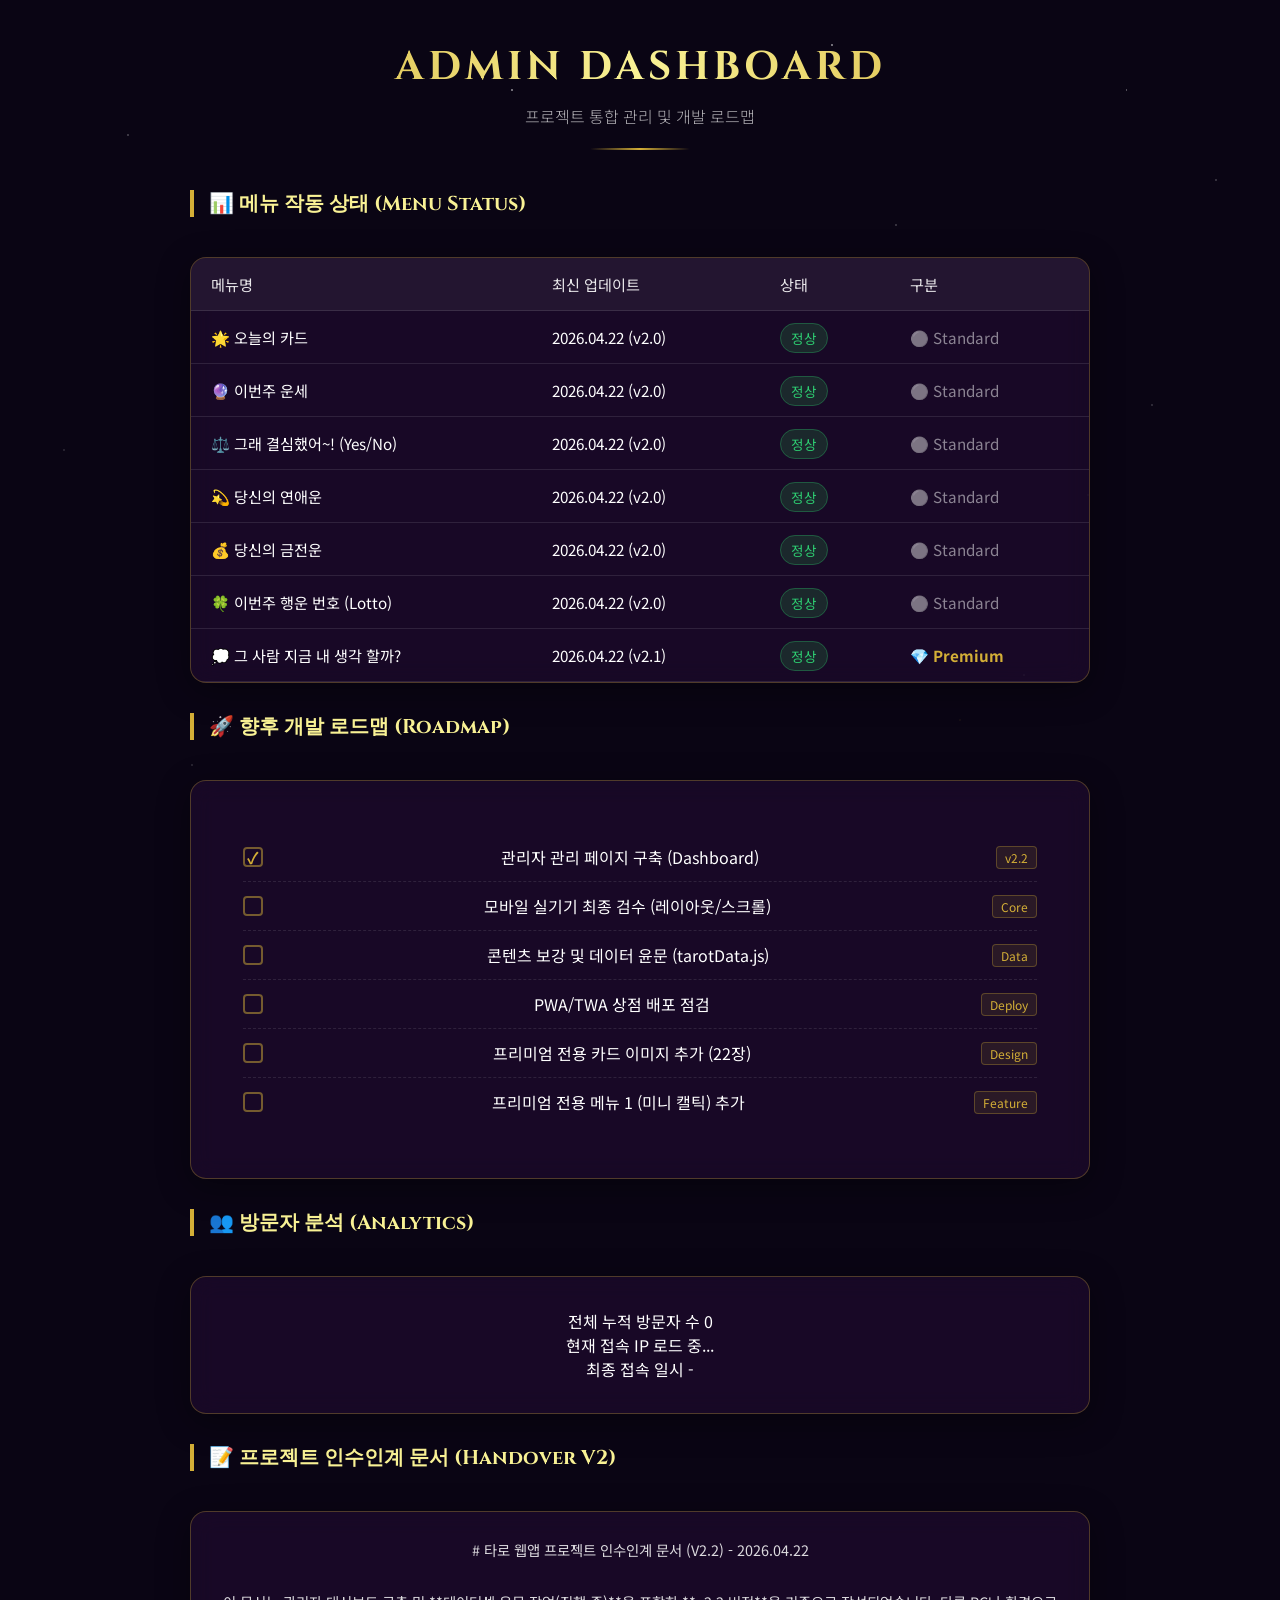
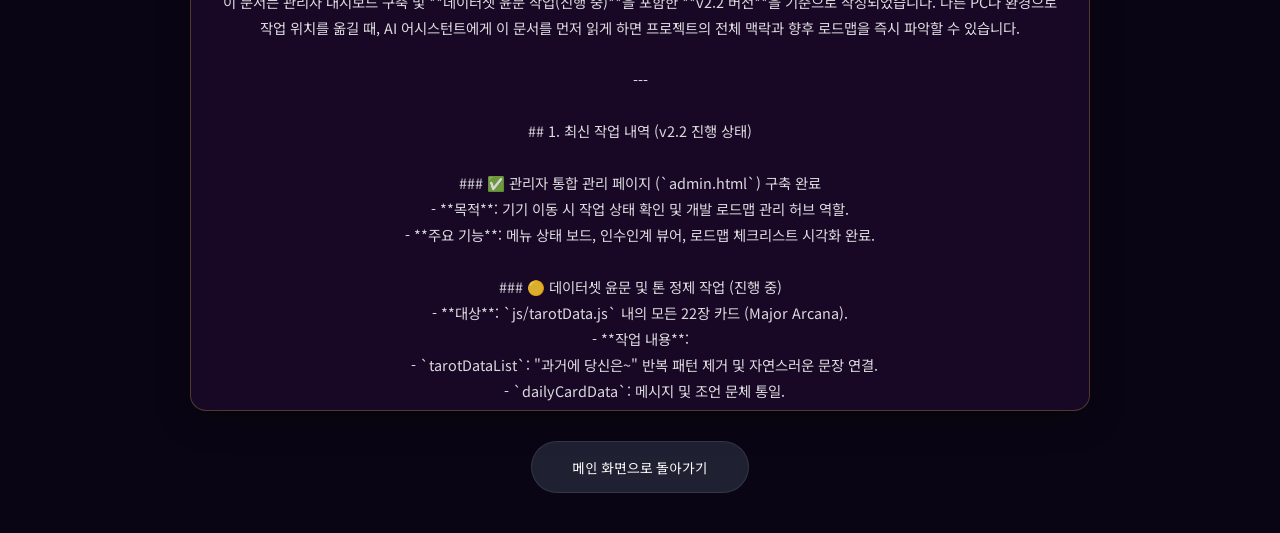
==== commit a4593984: "Update admin.html" ====
--- a/admin.html
+++ b/admin.html
@@ -52,14 +52,31 @@
                 </div>
             </section>
 
-            <!-- 3. 프로젝트 인수인계 문서 -->
+            <!-- 3. 방문자 분석 (Visitor Analytics) - NEW -->
             <section class="admin-section">
-                <h2 class="section-title">📝 프로젝트 인수인계 문서 (Handover)</h2>
-                <div class="handover-tabs">
-                    <button class="tab-btn active" onclick="loadHandover('v2')">Handover V2 (최신)</button>
-                    <button class="tab-btn" onclick="loadHandover('v1')">Handover V1</button>
+                <h2 class="section-title">👥 방문자 분석 (Analytics)</h2>
+                <div class="glass-panel analytics-container">
+                    <div class="analytics-grid">
+                        <div class="analytics-item">
+                            <span class="analytics-label">전체 누적 방문자 수</span>
+                            <span class="analytics-value" id="hit-counter">0</span>
+                        </div>
+                        <div class="analytics-item">
+                            <span class="analytics-label">현재 접속 IP</span>
+                            <span class="analytics-value" id="visitor-ip">로드 중...</span>
+                        </div>
+                        <div class="analytics-item">
+                            <span class="analytics-label">최종 접속 일시</span>
+                            <span class="analytics-value" id="visitor-time">-</span>
+                        </div>
+                    </div>
                 </div>
-                <div class="glass-panel handover-viewer">
+            </section>
+
+            <!-- 4. 프로젝트 인수인계 문서 -->
+            <section class="admin-section">
+                <h2 class="section-title">📝 프로젝트 인수인계 문서 (Handover V2)</h2>
+                <div class="glass-panel handover-viewer" style="margin-top: 15px;">
                     <pre id="handover-content" class="handover-text">문서를 불러오는 중...</pre>
                 </div>
             </section>
--- a/css/admin.css
+++ b/css/admin.css
@@ -0,0 +1,201 @@
+/* 
+    관리자 페이지 전용 스타일 
+    메인 디자인 시스템(Glassmorphism) 계승 
+*/
+
+.admin-container {
+    max-width: 1000px;
+    margin: 0 auto;
+    padding: 40px 20px;
+    z-index: 10;
+    position: relative;
+    font-family: 'Noto Sans KR', sans-serif;
+    color: #fff;
+}
+
+.admin-header {
+    text-align: center;
+    margin-bottom: 40px;
+}
+
+.admin-title {
+    font-family: 'Cinzel', serif;
+    font-size: 2.5rem;
+    letter-spacing: 4px;
+    background: linear-gradient(to right, #d4af37, #f9f295, #d4af37);
+    -webkit-background-clip: text;
+    -webkit-text-fill-color: transparent;
+    margin-bottom: 10px;
+}
+
+.admin-subtitle {
+    color: rgba(255, 255, 255, 0.7);
+    font-size: 1rem;
+    font-weight: 300;
+}
+
+.admin-divider {
+    width: 100px;
+    height: 2px;
+    background: linear-gradient(to right, transparent, #d4af37, transparent);
+    margin: 20px auto;
+}
+
+.admin-section {
+    margin-bottom: 50px;
+}
+
+.section-title {
+    font-size: 1.25rem;
+    margin-bottom: 20px;
+    display: flex;
+    align-items: center;
+    gap: 10px;
+    color: #f9f295;
+    border-left: 4px solid #d4af37;
+    padding-left: 15px;
+}
+
+/* 테이블 스타일 */
+.admin-table-container {
+    overflow-x: auto;
+    padding: 0 !important; /* 글래스 패널 내부 패딩 제거 */
+}
+
+.admin-table {
+    width: 100%;
+    border-collapse: collapse;
+    font-size: 0.95rem;
+    text-align: left;
+}
+
+.admin-table th, .admin-table td {
+    padding: 15px 20px;
+    border-bottom: 1px solid rgba(255, 255, 255, 0.1);
+}
+
+.admin-table th {
+    background: rgba(255, 255, 255, 0.05);
+    color: rgba(255, 255, 255, 0.9);
+    font-weight: 400;
+}
+
+.admin-table tbody tr:hover {
+    background: rgba(255, 255, 255, 0.03);
+}
+
+.status-badge {
+    padding: 4px 10px;
+    border-radius: 20px;
+    font-size: 0.85rem;
+}
+
+.status-ok { background: rgba(40, 167, 69, 0.2); color: #2ecc71; border: 1px solid rgba(46, 204, 113, 0.3); }
+.status-build { background: rgba(255, 193, 7, 0.2); color: #f1c40f; border: 1px solid rgba(241, 196, 15, 0.3); }
+
+.type-premium { color: #d4af37; font-weight: bold; }
+.type-standard { color: rgba(255, 255, 255, 0.5); }
+
+/* 로드맵 스타일 */
+.roadmap-list {
+    list-style: none;
+    padding: 20px;
+}
+
+.roadmap-item {
+    display: flex;
+    align-items: center;
+    gap: 15px;
+    padding: 12px 0;
+    border-bottom: 1px dashed rgba(255, 255, 255, 0.1);
+}
+
+.roadmap-item:last-child {
+    border-bottom: none;
+}
+
+.roadmap-check {
+    width: 20px;
+    height: 20px;
+    border: 2px solid rgba(212, 175, 55, 0.5);
+    border-radius: 4px;
+    display: flex;
+    align-items: center;
+    justify-content: center;
+    color: #d4af37;
+    font-weight: bold;
+}
+
+.roadmap-text {
+    flex: 1;
+    font-size: 1rem;
+}
+
+.roadmap-tag {
+    font-size: 0.75rem;
+    padding: 2px 8px;
+    background: rgba(212, 175, 55, 0.1);
+    border: 1px solid rgba(212, 175, 55, 0.3);
+    color: #d4af37;
+    border-radius: 4px;
+}
+
+/* 인수인계 문서 뷰어 */
+.handover-tabs {
+    display: flex;
+    gap: 5px;
+    margin-bottom: 10px;
+}
+
+.tab-btn {
+    background: rgba(255, 255, 255, 0.05);
+    border: 1px solid rgba(255, 255, 255, 0.1);
+    color: rgba(255, 255, 255, 0.6);
+    padding: 10px 20px;
+    border-radius: 8px 8px 0 0;
+    cursor: pointer;
+    transition: all 0.3s;
+}
+
+.tab-btn.active {
+    background: rgba(212, 175, 55, 0.15);
+    border-color: rgba(212, 175, 55, 0.4);
+    color: #d4af37;
+}
+
+.handover-viewer {
+    padding: 25px !important;
+    max-height: 500px;
+    overflow-y: auto;
+}
+
+.handover-text {
+    font-family: 'Noto Sans KR', sans-serif;
+    font-size: 0.9rem;
+    line-height: 1.8;
+    color: rgba(255, 255, 255, 0.85);
+    white-space: pre-wrap; /* 줄바꿈 유지 */
+}
+
+/* 액션 버튼 */
+.admin-actions {
+    margin-top: 50px;
+    text-align: center;
+}
+
+.btn-back-mode {
+    display: inline-block;
+    padding: 15px 40px;
+    background: rgba(46, 50, 71, 0.6);
+    border: 1px solid rgba(255, 255, 255, 0.1);
+    color: #fff;
+    text-decoration: none;
+    border-radius: 30px;
+    transition: all 0.3s;
+}
+
+.btn-back-mode:hover {
+    background: rgba(212, 175, 55, 0.2);
+    border-color: #d4af37;
+    transform: translateY(-2px);
+}
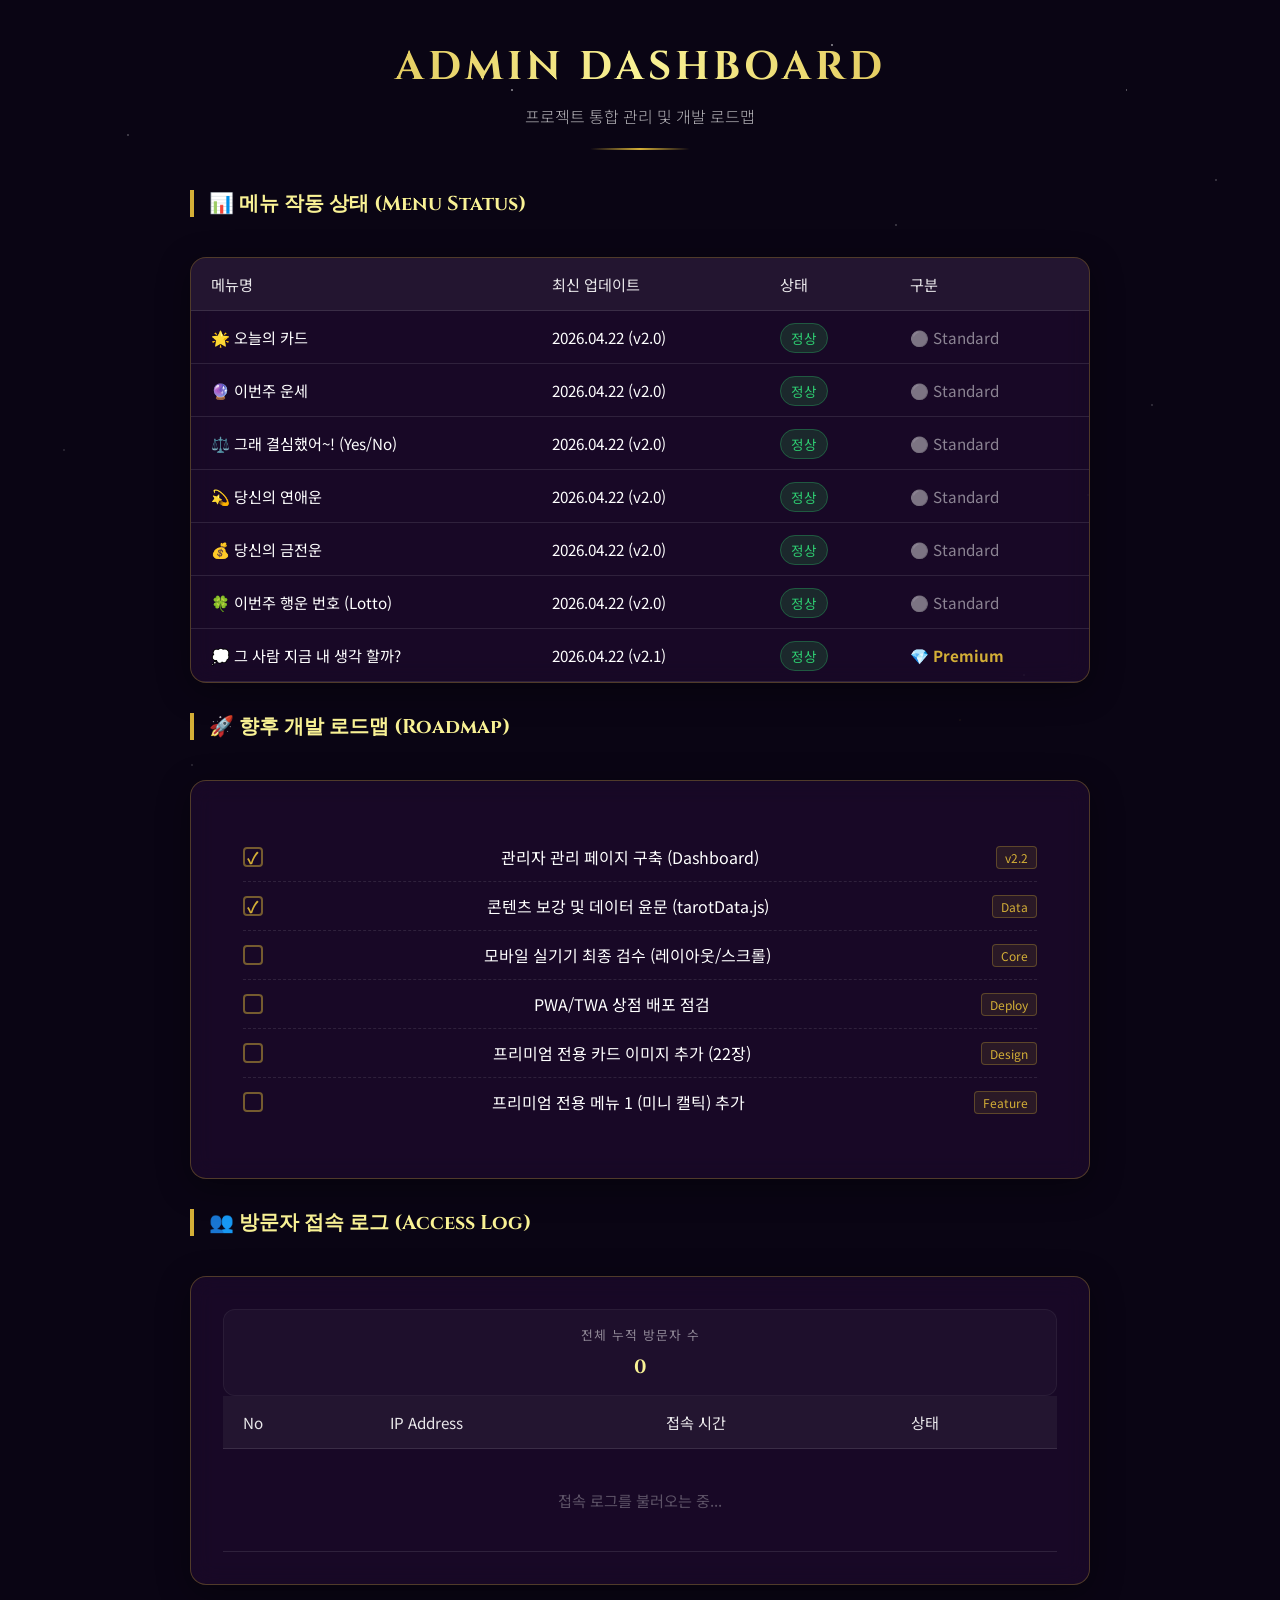
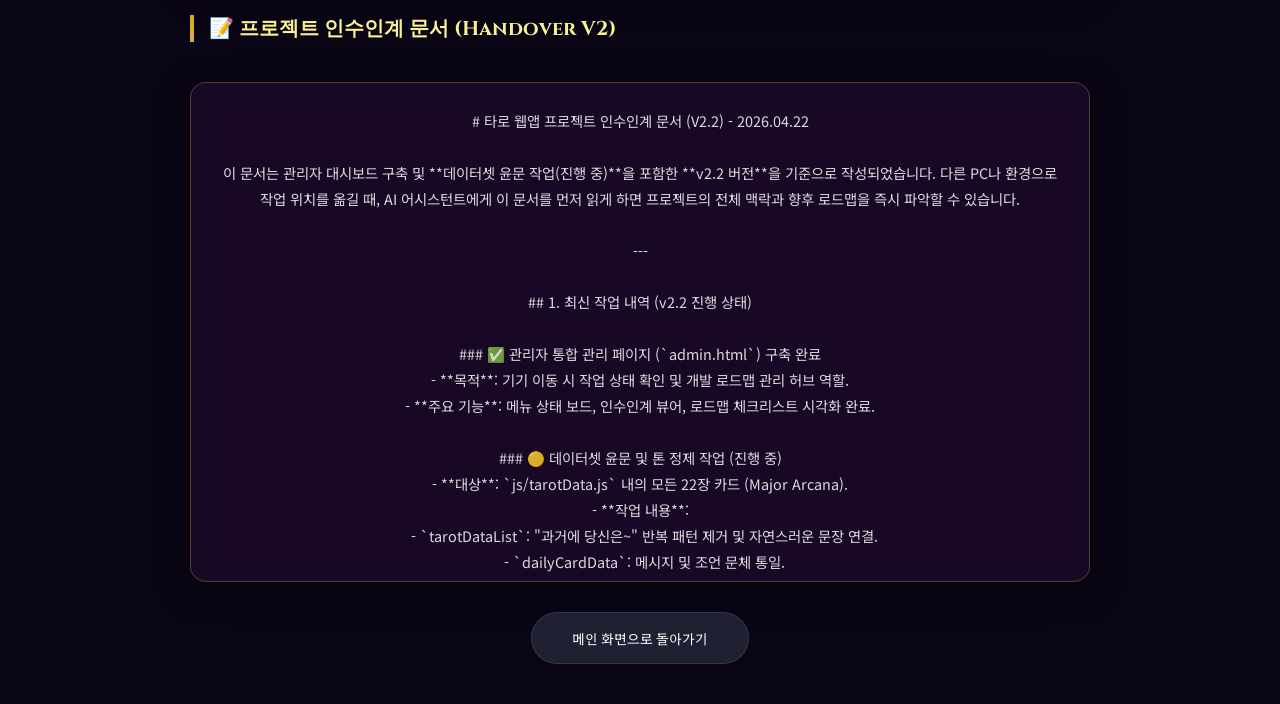
==== commit 712542d4: "Update admin.html" ====
--- a/admin.html
+++ b/admin.html
@@ -52,23 +52,32 @@
                 </div>
             </section>
 
-            <!-- 3. 방문자 분석 (Visitor Analytics) - NEW -->
+            <!-- 3. 방문자 분석 (Visitor Analytics) -->
             <section class="admin-section">
-                <h2 class="section-title">👥 방문자 분석 (Analytics)</h2>
+                <h2 class="section-title">👥 방문자 접속 로그 (Access Log)</h2>
                 <div class="glass-panel analytics-container">
-                    <div class="analytics-grid">
-                        <div class="analytics-item">
+                    <div class="analytics-header">
+                        <div class="analytics-item main-stat">
                             <span class="analytics-label">전체 누적 방문자 수</span>
                             <span class="analytics-value" id="hit-counter">0</span>
                         </div>
-                        <div class="analytics-item">
-                            <span class="analytics-label">현재 접속 IP</span>
-                            <span class="analytics-value" id="visitor-ip">로드 중...</span>
-                        </div>
-                        <div class="analytics-item">
-                            <span class="analytics-label">최종 접속 일시</span>
-                            <span class="analytics-value" id="visitor-time">-</span>
-                        </div>
+                    </div>
+                    <div class="admin-table-container log-table-wrapper">
+                        <table class="admin-table log-table">
+                            <thead>
+                                <tr>
+                                    <th>No</th>
+                                    <th>IP Address</th>
+                                    <th>접속 시간</th>
+                                    <th>상태</th>
+                                </tr>
+                            </thead>
+                            <tbody id="access-log-body">
+                                <tr>
+                                    <td colspan="4" style="text-align: center; padding: 40px; color: rgba(255,255,255,0.3);">접속 로그를 불러오는 중...</td>
+                                </tr>
+                            </tbody>
+                        </table>
                     </div>
                 </div>
             </section>
--- a/css/admin.css
+++ b/css/admin.css
@@ -138,6 +138,39 @@
     border: 1px solid rgba(212, 175, 55, 0.3);
     color: #d4af37;
     border-radius: 4px;
+}
+
+/* 방문자 분석 스타일 */
+.analytics-grid {
+    display: grid;
+    grid-template-columns: repeat(auto-fit, minmax(200px, 1fr));
+    gap: 20px;
+    padding: 25px;
+}
+
+.analytics-item {
+    display: flex;
+    flex-direction: column;
+    gap: 10px;
+    padding: 15px;
+    background: rgba(255, 255, 255, 0.03);
+    border-radius: 12px;
+    border: 1px solid rgba(255, 255, 255, 0.05);
+    text-align: center;
+}
+
+.analytics-label {
+    font-size: 0.8rem;
+    color: rgba(255, 255, 255, 0.5);
+    text-transform: uppercase;
+    letter-spacing: 1px;
+}
+
+.analytics-value {
+    font-size: 1.2rem;
+    color: #f9f295;
+    font-weight: 700;
+    font-family: 'Cinzel', serif;
 }
 
 /* 인수인계 문서 뷰어 */
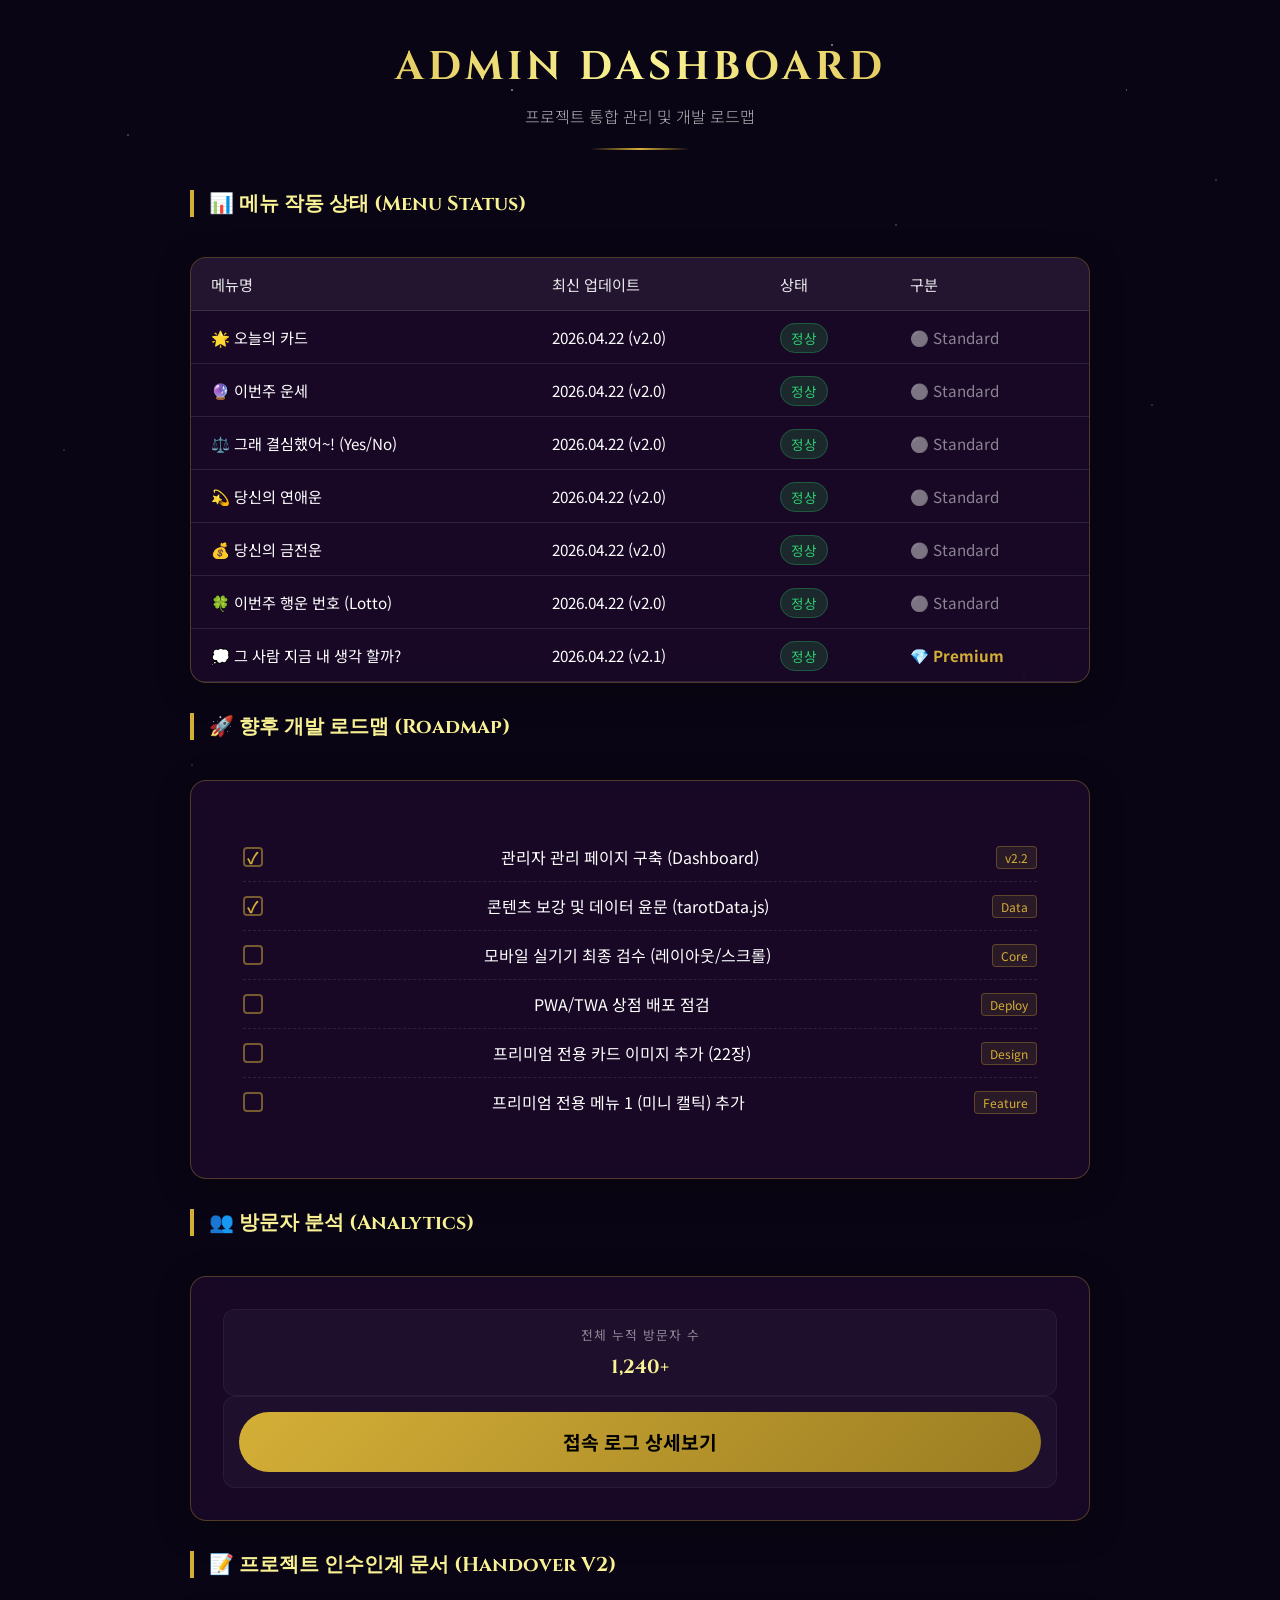
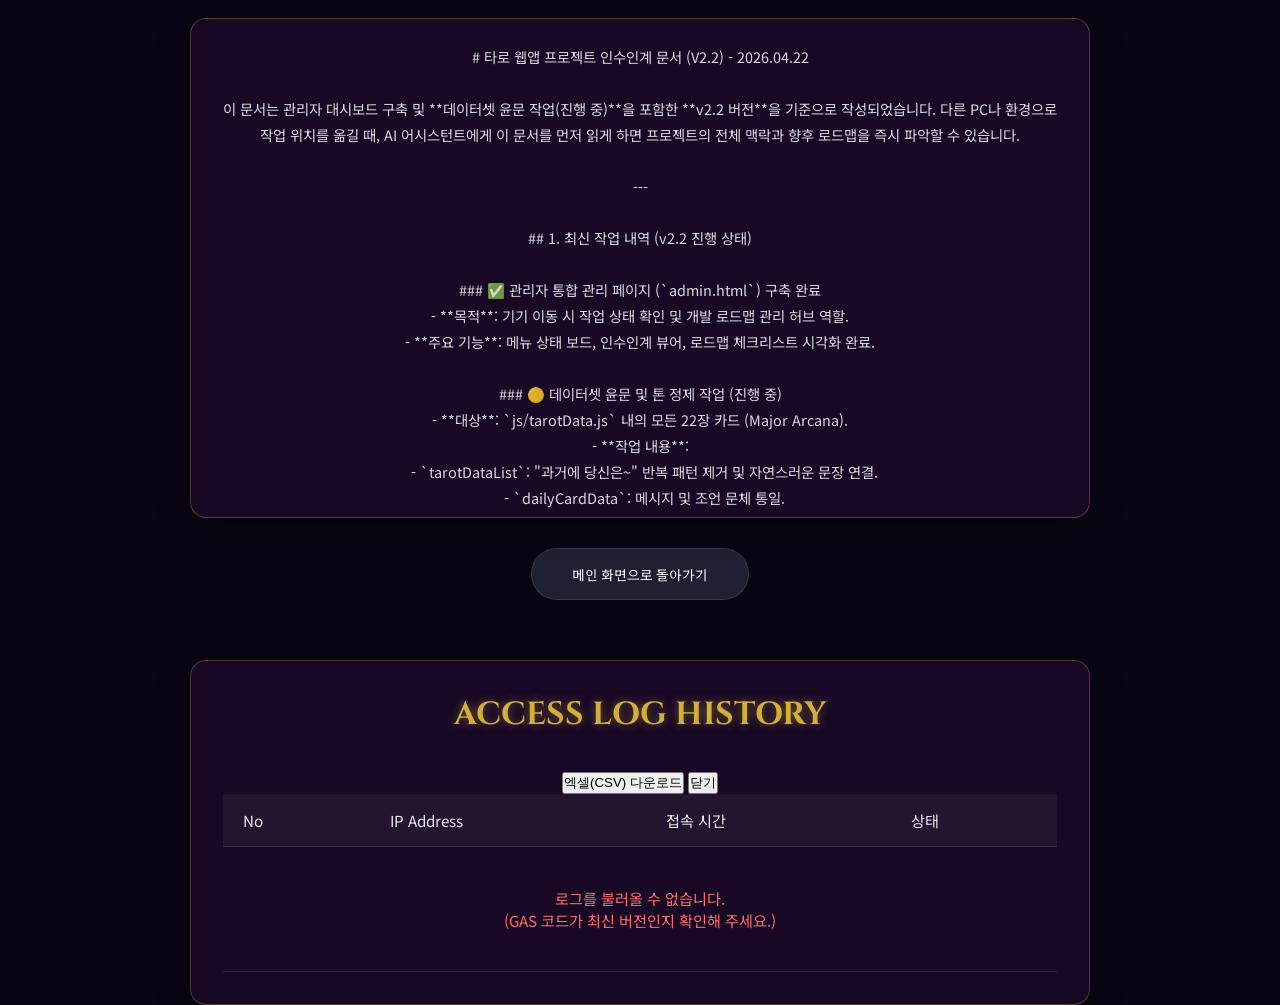
==== commit 0cc381d2: "Update admin.html" ====
--- a/admin.html
+++ b/admin.html
@@ -54,30 +54,16 @@
 
             <!-- 3. 방문자 분석 (Visitor Analytics) -->
             <section class="admin-section">
-                <h2 class="section-title">👥 방문자 접속 로그 (Access Log)</h2>
+                <h2 class="section-title">👥 방문자 분석 (Analytics)</h2>
                 <div class="glass-panel analytics-container">
                     <div class="analytics-header">
                         <div class="analytics-item main-stat">
                             <span class="analytics-label">전체 누적 방문자 수</span>
                             <span class="analytics-value" id="hit-counter">0</span>
                         </div>
-                    </div>
-                    <div class="admin-table-container log-table-wrapper">
-                        <table class="admin-table log-table">
-                            <thead>
-                                <tr>
-                                    <th>No</th>
-                                    <th>IP Address</th>
-                                    <th>접속 시간</th>
-                                    <th>상태</th>
-                                </tr>
-                            </thead>
-                            <tbody id="access-log-body">
-                                <tr>
-                                    <td colspan="4" style="text-align: center; padding: 40px; color: rgba(255,255,255,0.3);">접속 로그를 불러오는 중...</td>
-                                </tr>
-                            </tbody>
-                        </table>
+                        <div class="analytics-item">
+                            <button class="btn-primary" onclick="openLogModal()">접속 로그 상세보기</button>
+                        </div>
                     </div>
                 </div>
             </section>
@@ -96,6 +82,34 @@
         </main>
     </div>
 
+    <!-- 접속 로그 상세 팝업 (Modal) -->
+    <div id="log-modal" class="admin-modal">
+        <div class="admin-modal-content glass-panel">
+            <div class="modal-header">
+                <h2 class="modal-title">ACCESS LOG HISTORY</h2>
+                <div class="modal-btns">
+                    <button class="btn-download" onclick="downloadLogs()">엑셀(CSV) 다운로드</button>
+                    <button class="btn-close-modal" onclick="closeLogModal()">닫기</button>
+                </div>
+            </div>
+            <div class="admin-table-container modal-table-wrapper">
+                <table class="admin-table log-table">
+                    <thead>
+                        <tr>
+                            <th>No</th>
+                            <th>IP Address</th>
+                            <th>접속 시간</th>
+                            <th>상태</th>
+                        </tr>
+                    </thead>
+                    <tbody id="access-log-body">
+                        <!-- 로그 데이터 삽입 -->
+                    </tbody>
+                </table>
+            </div>
+        </div>
+    </div>
+
     <script src="js/admin.js" defer></script>
 </body>
 </html>
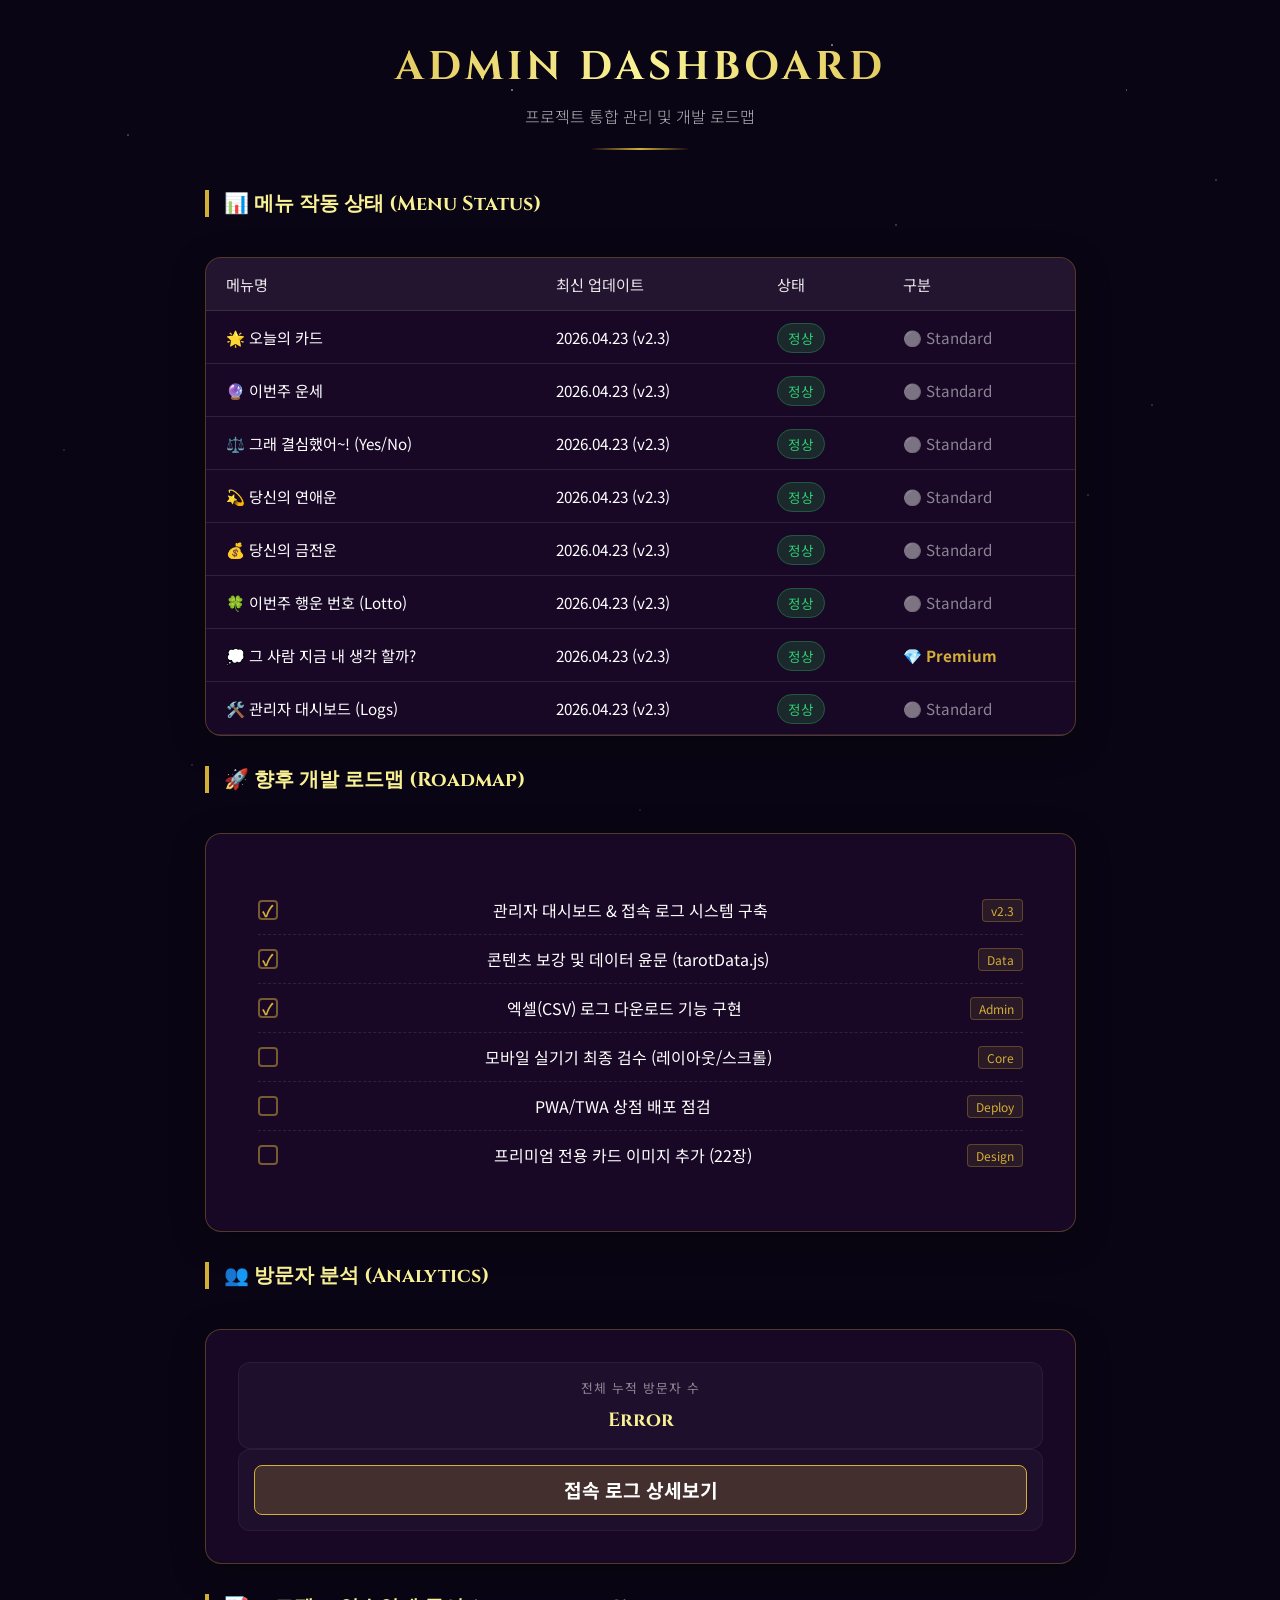
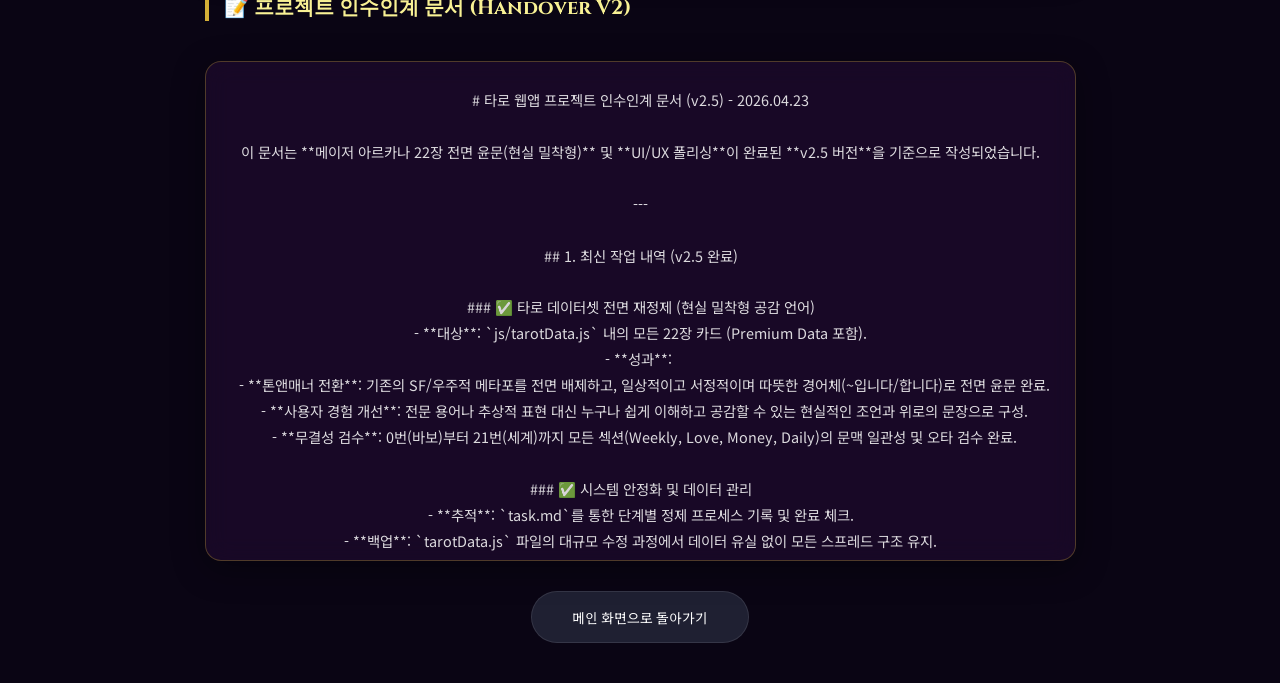
==== commit d2829d4e: "Update admin.html" ====
--- a/admin.html
+++ b/admin.html
@@ -99,7 +99,6 @@
                             <th>No</th>
                             <th>IP Address</th>
                             <th>접속 시간</th>
-                            <th>상태</th>
                         </tr>
                     </thead>
                     <tbody id="access-log-body">
--- a/css/admin.css
+++ b/css/admin.css
@@ -214,6 +214,90 @@
 .admin-actions {
     margin-top: 50px;
     text-align: center;
+}
+
+.btn-primary {
+    padding: 10px 25px;
+    background: rgba(212, 175, 55, 0.2);
+    border: 1px solid #d4af37;
+    color: #fff;
+    border-radius: 8px;
+    cursor: pointer;
+    transition: all 0.3s;
+}
+
+.btn-primary:hover {
+    background: #d4af37;
+    color: #000;
+}
+
+/* 모달 (팝업) 스타일 */
+.admin-modal {
+    position: fixed;
+    top: 0;
+    left: 0;
+    width: 100%;
+    height: 100%;
+    background: rgba(0, 0, 0, 0.85);
+    display: none; /* 기본 숨김 */
+    align-items: center;
+    justify-content: center;
+    z-index: 1000;
+    backdrop-filter: blur(10px);
+}
+
+.admin-modal.active {
+    display: flex;
+}
+
+.admin-modal-content {
+    width: 90%;
+    max-width: 800px;
+    max-height: 80vh;
+    padding: 30px !important;
+    display: flex;
+    flex-direction: column;
+}
+
+.modal-header {
+    display: flex;
+    justify-content: space-between;
+    align-items: center;
+    margin-bottom: 25px;
+}
+
+.modal-title {
+    font-family: 'Cinzel', serif;
+    color: #f9f295;
+    font-size: 1.5rem;
+}
+
+.modal-btns {
+    display: flex;
+    gap: 10px;
+}
+
+.btn-download {
+    background: rgba(40, 167, 69, 0.2);
+    border: 1px solid #2ecc71;
+    color: #2ecc71;
+    padding: 8px 15px;
+    border-radius: 6px;
+    cursor: pointer;
+}
+
+.btn-close-modal {
+    background: rgba(255, 255, 255, 0.1);
+    border: 1px solid rgba(255, 255, 255, 0.3);
+    color: #fff;
+    padding: 8px 15px;
+    border-radius: 6px;
+    cursor: pointer;
+}
+
+.modal-table-wrapper {
+    overflow-y: auto;
+    flex: 1;
 }
 
 .btn-back-mode {
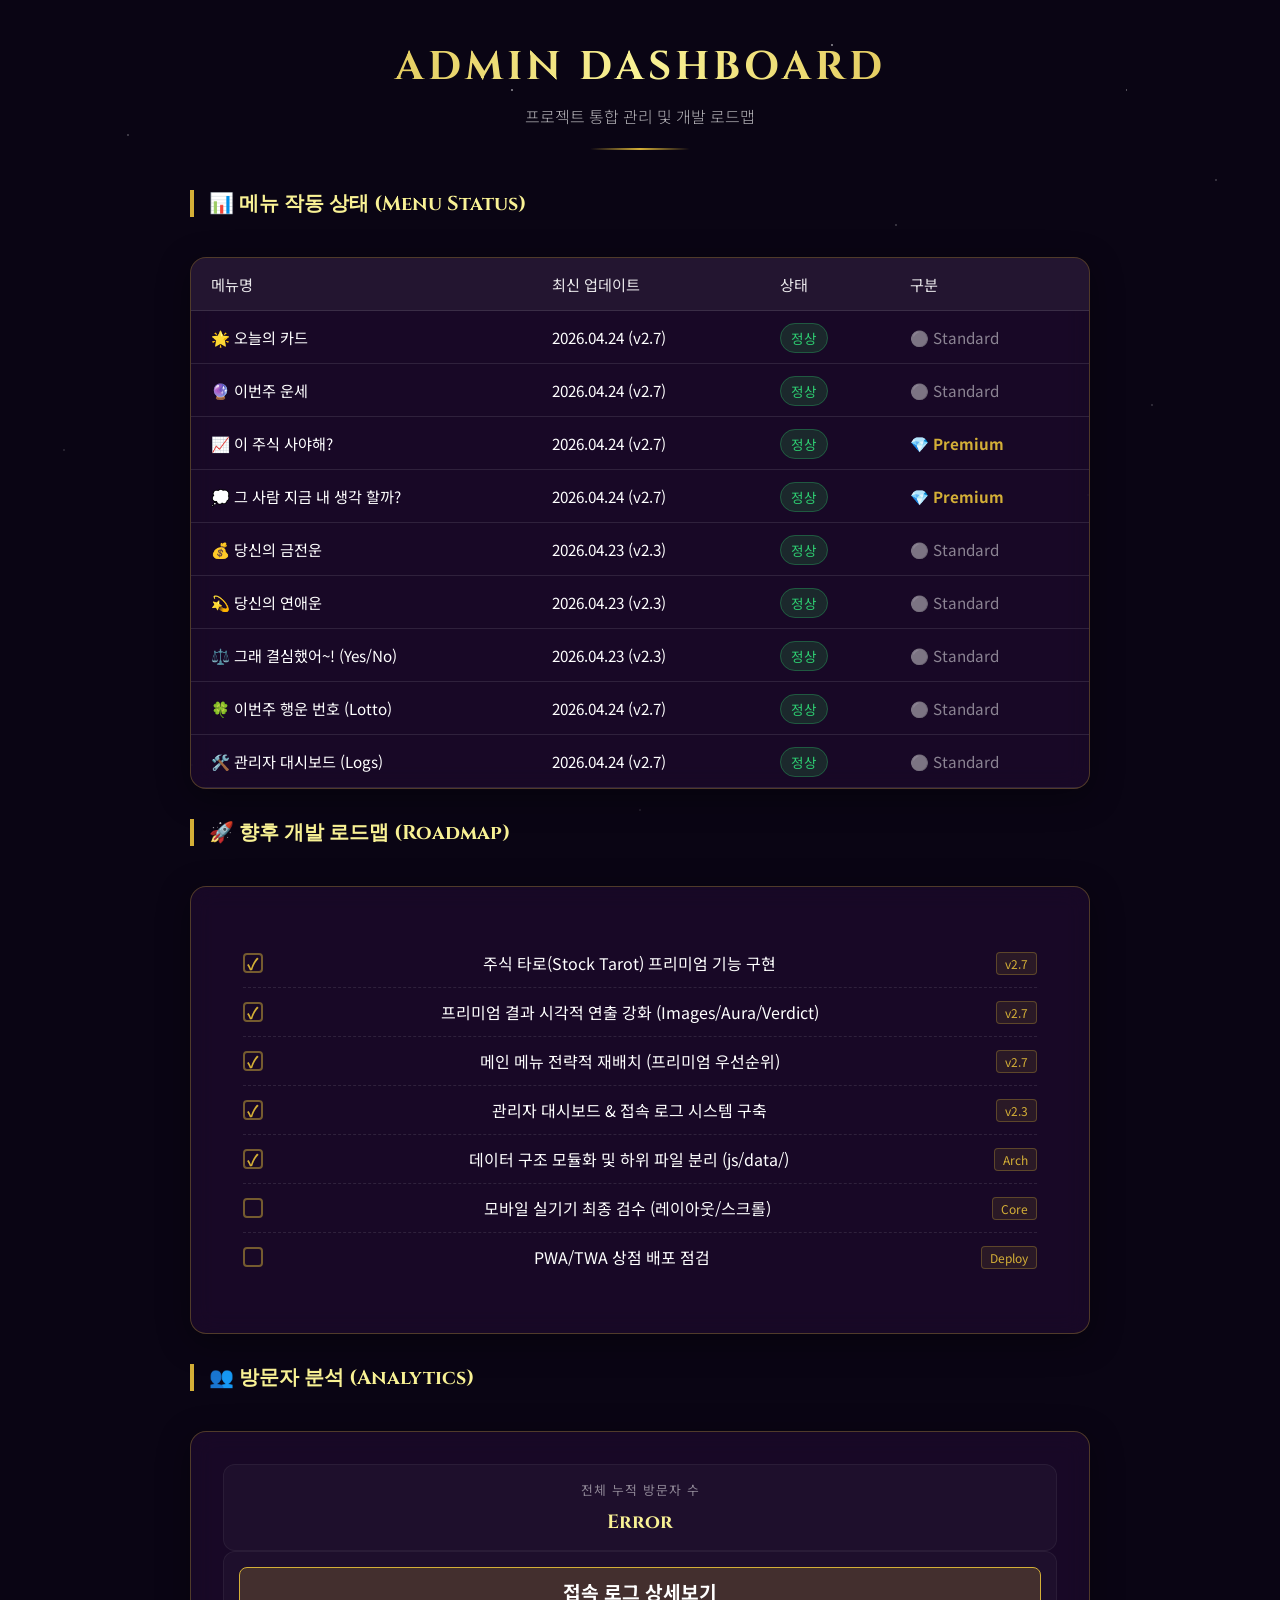
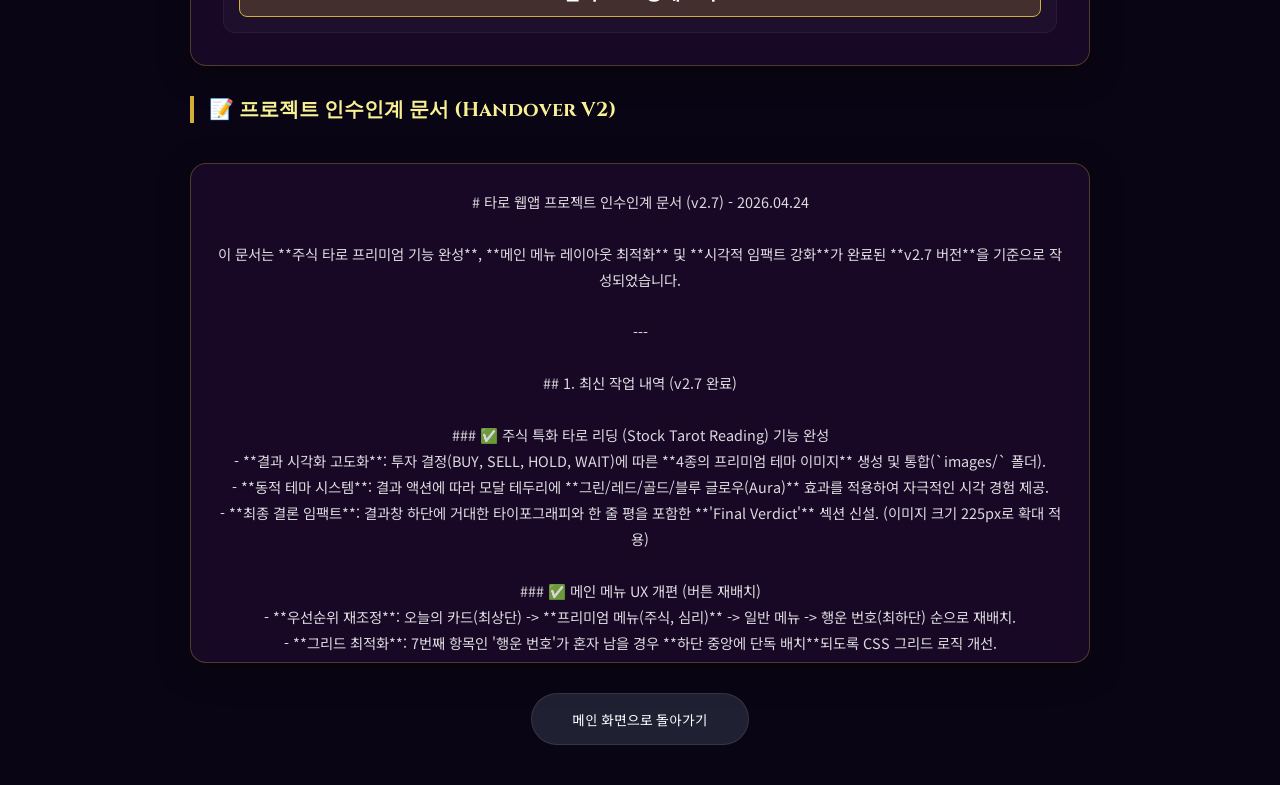
==== commit bc6e2dc6: "Update admin.html" ====
--- a/admin.html
+++ b/admin.html
@@ -97,7 +97,6 @@
                     <thead>
                         <tr>
                             <th>No</th>
-                            <th>IP Address</th>
                             <th>접속 시간</th>
                         </tr>
                     </thead>
--- a/css/style.css
+++ b/css/style.css
@@ -4,6 +4,7 @@
     --gold: #d4af37;
     --gold-light: #fbe69e;
     --text-main: #e2e2e2;
+    --text-light: #ffffff;
     --purple-deep: #1e0b2e;
     --purple-glow: rgba(147, 51, 234, 0.4);
     
@@ -24,6 +25,16 @@
     font-family: 'Noto Sans KR', sans-serif;
 }
 
+/* 프리미엄 모드 (아이보리/화이트 테마) 전역 변수 */
+body.premium-mode {
+    --bg-dark: #fbf9f4; /* 아이보리 베이스 */
+    --gold: #c5a028;    /* 조금 더 진한 골드 포인트 */
+    --gold-light: #8b6b10; /* 다크 골드 (텍스트용) */
+    --text-main: #3d3b38;  /* 다크 그레이 텍스트 */
+    --purple-deep: #ffffff; /* 순백색 */
+    --purple-glow: rgba(197, 160, 40, 0.15);
+}
+
 * {
     box-sizing: border-box;
     margin: 0;
@@ -73,6 +84,51 @@
     to {background-position: -10000px 5000px;}
 }
 
+/* 프리미엄 은은한 빛의 오라 효과 */
+.premium-aura {
+    display: none;
+    position: fixed;
+    top: 0; left: 0; right: 0; bottom: 0;
+    width: 100%; height: 100%;
+    z-index: -2;
+    background: radial-gradient(circle at 50% 50%, #fffefb 0%, #f7f3e9 100%);
+    overflow: hidden;
+    opacity: 0;
+    transition: opacity 1.5s ease;
+}
+
+body.premium-mode .premium-aura {
+    display: block;
+    opacity: 1;
+}
+
+body.premium-mode .stars,
+body.premium-mode .twinkling {
+    display: none;
+}
+
+.aura-layer {
+    position: absolute;
+    width: 150%;
+    height: 150%;
+    top: -25%;
+    left: -25%;
+    background: radial-gradient(circle at 50% 50%, rgba(212,175,55,0.08) 0%, transparent 60%);
+    animation: aura-glow 15s ease-in-out infinite alternate;
+    pointer-events: none;
+}
+
+.aura-layer:nth-child(2) {
+    background: radial-gradient(circle at 30% 70%, rgba(197,160,40,0.05) 0%, transparent 50%);
+    animation: aura-glow 20s ease-in-out infinite alternate-reverse;
+}
+
+@keyframes aura-glow {
+    0% { transform: translate(0, 0) scale(1) rotate(0deg); opacity: 0.5; }
+    50% { transform: translate(5%, 5%) scale(1.1) rotate(5deg); opacity: 0.8; }
+    100% { transform: translate(-2%, 8%) scale(1.05) rotate(-3deg); opacity: 0.6; }
+}
+
 /* =============================================
    모드 선택 화면
    ============================================= */
@@ -119,12 +175,48 @@
     margin-bottom: 1.5rem;
 }
 
+.test-toggle-container {
+    text-align: center;
+    margin-bottom: 1.5rem;
+}
+
+.test-premium-btn {
+    font-size: 0.85rem;
+    padding: 0.5rem 1rem;
+    border: 1px solid rgba(212, 175, 55, 0.4);
+    background: rgba(0, 0, 0, 0.3);
+    color: #bbb;
+    border-radius: 8px;
+    cursor: pointer;
+    transition: all 0.3s ease;
+}
+
+.test-premium-btn:hover {
+    background: rgba(212, 175, 55, 0.1);
+    color: #fff;
+    border-color: var(--gold);
+}
+
+body.premium-mode .test-premium-btn {
+    background: rgba(255, 255, 255, 0.8);
+    color: #888;
+    border-color: rgba(197, 160, 40, 0.3);
+}
+
+body.premium-mode .test-premium-btn:hover {
+    background: #fff;
+    color: var(--gold-light);
+    border-color: var(--gold);
+}
+
 .mode-divider {
-    width: 80px;
-    height: 2px;
-    background: linear-gradient(90deg, transparent, var(--gold), transparent);
-    margin: 0 auto 2.5rem;
-}
+    width: 60px;
+    height: 1px;
+    background: linear-gradient(to right, transparent, var(--gold), transparent);
+    margin: 1.5rem auto 2rem;
+    opacity: 0.6;
+}
+
 
 .mode-buttons {
     display: grid;
@@ -139,7 +231,13 @@
     .mode-buttons {
         grid-template-columns: 1fr;
     }
-
+}
+
+/* 마지막 버튼이 혼자 남을 경우 중앙 배치 (PC/태블릿) */
+@media (min-width: 481px) {
+    .mode-buttons .mode-btn:last-child:nth-child(odd) {
+        grid-column: 1 / span 2;
+    }
 }
 
 .mode-btn {
@@ -437,6 +535,18 @@
     margin: auto;
 }
 
+body.premium-mode .glass-panel {
+    background: rgba(255, 255, 255, 0.88);
+    border-color: rgba(197, 160, 40, 0.3);
+    box-shadow: 0 10px 40px rgba(0, 0, 0, 0.08); /* 어두운 테마보다 부드러운 그림자 */
+    color: var(--text-main);
+}
+
+body.premium-mode .modal-title {
+    color: var(--gold-light);
+    text-shadow: 0 2px 4px rgba(0, 0, 0, 0.05);
+}
+
 .modal-overlay.active .glass-panel {
     transform: translateY(0) translateZ(0);
 }
@@ -709,16 +819,13 @@
 
 .love-advice {
     color: #d0d0d0;
-    font-size: 0.95rem;
-    line-height: 1.7;
-    font-style: italic;
 }
 
 .love-period-notice {
     margin-top: 0.9rem;
     font-size: 0.82rem;
     color: rgba(212, 175, 55, 0.6);
-    font-style: italic;
+    font-style: normal;
     letter-spacing: 0.02rem;
     text-align: center;
 }
@@ -880,9 +987,6 @@
 
 .money-advice {
     color: #d0d0d0;
-    font-size: 0.95rem;
-    line-height: 1.7;
-    font-style: italic;
 }
 
 .money-conclusion-text {
@@ -1002,8 +1106,6 @@
 
 .yesno-advice {
     color: #d0d0d0;
-    font-size: 0.95rem;
-    line-height: 1.7;
 }
 
 .yesno-conclusion-text {
@@ -1522,9 +1624,6 @@
 
 .daily-advice {
     color: #d0d0d0;
-    font-size: 0.95rem;
-    line-height: 1.7;
-    font-style: italic;
 }
 
 .daily-conclusion-text {
@@ -1633,9 +1732,6 @@
     padding: 0.8rem 1rem;
     border-radius: 0 8px 8px 0;
     color: #ccc;
-    font-size: 0.9rem;
-    line-height: 1.7;
-    font-style: italic;
 }
 
 .premium-sub-section {
@@ -2038,410 +2134,1216 @@
     box-shadow: 0 0 25px rgba(255, 230, 150, 0.9), inset 0 0 15px rgba(255, 230, 150, 0.6) !important;
 }
 
-
-/* =============================================
-   프리미엄 카드 뒷면 이미지
-   ============================================= */
-.premium-mode .daily-spread-cover {
-    background-image: url('../images/card-back-premium.png') !important;
-    background-size: 240% !important;
-    background-position: center !important;
-    border: 1px solid rgba(255, 230, 150, 0.6) !important;
-    box-shadow: 0 4px 15px rgba(255, 230, 150, 0.3) !important;
-}
-.premium-mode .daily-spread-card.hovered .daily-spread-cover {
-    box-shadow: 0 0 25px rgba(255, 230, 150, 0.7), inset 0 0 10px rgba(255, 230, 150, 0.4) !important;
-}
-.premium-mode .daily-spread-card.selected .daily-spread-cover {
-    border-color: #fff8d6 !important;
-    box-shadow: 0 0 25px rgba(255, 230, 150, 0.9), inset 0 0 15px rgba(255, 230, 150, 0.6) !important;
-}
-
-/* =============================================
-   모바일/태블릿 깜빡임 완전 제거 (결과 페이지 포함)
-   - backdrop-filter 제거 (모바일 GPU 과부하의 #1 원인)
-   - 무한 box-shadow 애니메이션 정지
-   - 결과 카드 이미지 GPU 레이어 고정
-   ============================================= */
-@media (max-width: 1024px) {
-    .modal-overlay {
-        backdrop-filter: none !important;
-        -webkit-backdrop-filter: none !important;
-        background: rgba(0, 0, 0, 0.92) !important;
-    }
-    .glass-panel {
-        backdrop-filter: none !important;
-        -webkit-backdrop-filter: none !important;
-        background: rgba(30, 11, 46, 0.95) !important;
-    }
-    .mode-btn {
-        backdrop-filter: none !important;
-        -webkit-backdrop-filter: none !important;
-        background: rgba(30, 11, 46, 0.8) !important;
-    }
-    .love-rating-badge,
-    .money-rating-badge,
-    .yesno-rating-badge,
-    .daily-rating-badge {
-        animation: none !important;
-        box-shadow: 0 0 12px rgba(255, 255, 255, 0.15) !important;
-    }
-    .daily-btn-glow {
-        animation: none !important;
-        opacity: 0.7 !important;
-    }
-    .daily-btn-special .daily-icon {
-        animation: none !important;
-    }
-    .res-card-wrapper,
-    .res-card-wrapper img,
-    .love-card-large,
-    .money-card-large,
-    .yesno-card-large {
-        transform: translateZ(0);
-        backface-visibility: hidden;
-        -webkit-backface-visibility: hidden;
-    }
-    .modal-overlay {
-        transition: opacity 0.25s ease !important;
-    }
-    .glass-panel {
-        transition: transform 0.25s ease !important;
-        will-change: auto !important;
-    }
-    .conclusion-image {
-        transition: none !important;
-    }
-}
-
-/* ========== "그 사람 지금 내 생각 할까?" 프리미엄 모달 스타일 ========== */
-#thinking-modal .thinking-panel {
-    width: 90%;
-    max-width: 480px;
-    background: linear-gradient(135deg, rgba(20, 10, 30, 0.95), rgba(40, 20, 50, 0.95));
-    border: 1px solid rgba(255, 180, 200, 0.3);
-    box-shadow: 0 10px 40px rgba(255, 100, 150, 0.2);
-    padding: 20px;
-    border-radius: 15px;
-    display: flex;
-    flex-direction: column;
-    align-items: center;
-    position: relative;
-    overflow: hidden;
-}
-
-.thinking-step {
-    display: none;
-    width: 100%;
-    flex-direction: column;
-    align-items: center;
-    animation: fadeIn 0.4s ease-out;
-}
-
-.thinking-step.active {
-    display: flex;
-}
-
-/* STEP 1: 관계 선택 */
-.relation-grid {
-    display: flex;
-    flex-direction: column;
-    gap: 12px;
-    width: 100%;
-    margin-top: 15px;
-}
-
-.relation-btn {
-    background: rgba(255, 255, 255, 0.05);
-    border: 1px solid rgba(255, 180, 200, 0.2);
-    padding: 15px;
-    border-radius: 10px;
-    color: var(--text-light);
-    font-size: 1.1rem;
-    cursor: pointer;
-    transition: auto;
-    text-align: center;
-}
-
-.relation-btn:hover {
-    background: rgba(255, 180, 200, 0.15);
-    border-color: rgba(255, 180, 200, 0.6);
-    box-shadow: 0 0 15px rgba(255, 180, 200, 0.3);
-    transform: translateY(-2px);
-}
-
-.relation-btn small {
-    display: block;
-    font-size: 0.8rem;
-    color: rgba(255, 255, 255, 0.6);
-    margin-top: 5px;
-}
-
-/* STEP 2: 인트로 (카운트다운) */
-.countdown-container {
-    position: relative;
-    width: 120px;
-    height: 120px;
-    margin: 30px auto;
-    display: flex;
-    align-items: center;
-    justify-content: center;
-}
-
-.countdown-svg {
-    position: absolute;
-    top: 0;
-    left: 0;
-    width: 100%;
-    height: 100%;
-    transform: rotate(-90deg);
-}
-
-.countdown-circle {
-    fill: none;
-    stroke: rgba(255, 180, 200, 0.8);
-    stroke-width: 4;
-    stroke-dasharray: 339.292;
-    stroke-dashoffset: 0;
-    transition: stroke-dashoffset 1s linear;
-}
-
-#countdown-number {
-    font-size: 3rem;
-    color: var(--text-light);
-    font-weight: bold;
-    text-shadow: 0 0 10px rgba(255, 180, 200, 0.5);
-}
-
-/* STEP 3: 카드 4장 2x2 그리드 */
-.thinking-card-grid {
-    display: grid;
-    grid-template-columns: 1fr 1fr;
-    gap: 15px;
-    width: 100%;
-    margin-top: 20px;
-    perspective: 1000px;
-}
-
-@media (max-width: 360px) {
-    .thinking-card-grid {
-        grid-template-columns: 1fr;
-    }
-}
-
-.thinking-card-wrapper {
-    display: flex;
-    flex-direction: column;
-    align-items: center;
-    gap: 8px;
-    cursor: pointer;
-    transition: transform 0.3s, filter 0.3s;
-}
-
-.thinking-card-wrapper:hover {
-    transform: translateY(-5px);
-}
-
-.thinking-card-wrapper:hover .thinking-card {
-    box-shadow: 0 0 25px rgba(255, 230, 150, 0.9), inset 0 0 10px rgba(255, 230, 150, 0.4);
-    border-color: #fff8d6;
-}
-
-.thinking-card-wrapper.locked {
-    pointer-events: none;
-    opacity: 0.5;
-    filter: grayscale(0.8);
-}
-
-.thinking-card {
-    width: 80px;
-    height: 140px;
-    position: relative;
-    transform-style: preserve-3d;
-    transition: transform 0.6s;
-}
-
-.thinking-card.flipped {
-    transform: rotateY(180deg);
-}
-
-.thinking-card-front, .thinking-card-back {
-    position: absolute;
-    width: 100%;
-    height: 100%;
-    backface-visibility: hidden;
-    border-radius: 8px;
-    background-size: cover;
-    background-position: center;
-    box-shadow: 0 4px 8px rgba(0,0,0,0.4);
-    background-color: #2a2a2a; /* 기본 배경색 (이미지 로딩 전 방어) */
-    border: 1px solid rgba(255, 255, 255, 0.1);
-}
-
-.thinking-card-front {
-    background-image: url('../images/card-back-premium.png'); /* 경로 수정: media -> images, 파일명 수정 */
-    background-size: 240%; /* 딱 카드 뒷모습만 나오도록 크롭 */
-    background-position: center;
-}
-
-.thinking-card-back {
-    transform: rotateY(180deg);
-    background-color: #222;
-}
-
-.tc-label {
-    font-size: 0.8rem;
-    color: rgba(255, 255, 255, 0.8);
-    text-align: center;
-    white-space: nowrap;
-}
-
-/* 시각화 요소 컨테이너 */
-.viz-container {
-    background: rgba(0, 0, 0, 0.4);
-    border-radius: 10px;
-    padding: 15px;
-    width: 100%;
-    margin-bottom: 20px;
-    box-sizing: border-box;
-}
-
-.viz-title {
-    font-size: 0.95rem;
-    color: var(--gold);
-    margin-bottom: 10px;
-    font-weight: bold;
-}
-
-.viz-desc {
-    font-size: 0.85rem;
-    color: rgba(255, 255, 255, 0.8);
-    margin-top: 10px;
-    line-height: 1.5;
-}
-
-/* 감정 온도계 */
-.temperature-gauge {
-    width: 100%;
-}
-
-.temp-bar {
-    width: 100%;
-    height: 12px;
-    background: linear-gradient(90deg, #4A90E2, #50E3C2, #F8E71C, #F5A623, #D0021B);
-    border-radius: 6px;
-    position: relative;
-    margin: 15px 0;
-}
-
-.temp-marker {
-    width: 18px;
-    height: 18px;
-    background: white;
-    border: 3px solid #333;
-    border-radius: 50%;
-    position: absolute;
-    top: -3px;
-    left: 0%;
-    transform: translateX(-50%);
-    transition: left 1.5s cubic-bezier(0.25, 0.1, 0.25, 1);
-    box-shadow: 0 0 10px rgba(0,0,0,0.5);
-}
-
-.temp-labels {
-    display: flex;
-    justify-content: space-between;
-    font-size: 0.75rem;
-    color: rgba(255,255,255,0.6);
-}
-
-/* 연락 에너지 게이지 */
-.energy-gauge {
-    width: 100%;
-    position: relative;
-}
-
-.energy-bar {
-    width: 100%;
-    height: 20px;
-    background: rgba(255,255,255,0.1);
-    border-radius: 10px;
-    overflow: hidden;
-}
-
-.energy-fill {
-    height: 100%;
-    width: 0%;
-    background: linear-gradient(90deg, rgba(255, 100, 150, 0.6), rgba(255, 50, 100, 1));
-    transition: width 1.5s ease-out;
-}
-
-.energy-text {
-    position: absolute;
-    top: 2px;
-    right: 10px;
-    font-size: 0.85rem;
-    font-weight: bold;
-    color: white;
-    text-shadow: 1px 1px 2px rgba(0,0,0,0.8);
-}
-
-/* 7일 타임라인 */
-.timeline-bar {
-    display: flex;
-    justify-content: space-between;
-    width: 100%;
-    margin: 15px 0;
-}
-
-.day {
-    width: 30px;
-    height: 30px;
-    display: flex;
-    align-items: center;
-    justify-content: center;
-    background: rgba(255,255,255,0.1);
-    border-radius: 50%;
-    font-size: 0.8rem;
-    color: rgba(255,255,255,0.5);
-    transition: all 0.5s;
-}
-
-.day.active {
-    background: var(--gold);
-    color: #000;
-    font-weight: bold;
-    box-shadow: 0 0 10px rgba(212,175,55,0.8);
-    transform: scale(1.1);
-}
-
-/* 행동 조언 */
-.action-buttons {
-    display: flex;
-    gap: 10px;
-    width: 100%;
-    flex-direction: column;
-}
-
-.action-btn {
-    padding: 12px;
-    background: rgba(255,255,255,0.05);
-    border: 1px solid rgba(255,255,255,0.2);
-    border-radius: 8px;
-    text-align: center;
-    font-size: 0.9rem;
-    color: rgba(255,255,255,0.6);
-    transition: all 0.3s;
-}
-
-.action-btn.active {
-    background: rgba(255, 100, 150, 0.2);
-    border-color: rgba(255, 100, 150, 0.8);
-    color: white;
-    font-weight: bold;
-}
-
-@keyframes fadeIn {
-    from { opacity: 0; transform: translateY(5px); }
-    to { opacity: 1; transform: translateY(0); }
-}
+
+/* =============================================
+   프리미엄 카드 뒷면 이미지
+   ============================================= */
+.premium-mode .daily-spread-cover {
+    background-image: url('../images/card-back-premium.png') !important;
+    background-size: 240% !important;
+    background-position: center !important;
+    border: 1px solid rgba(255, 230, 150, 0.6) !important;
+    box-shadow: 0 4px 15px rgba(255, 230, 150, 0.3) !important;
+}
+.premium-mode .daily-spread-card.hovered .daily-spread-cover {
+    box-shadow: 0 0 25px rgba(255, 230, 150, 0.7), inset 0 0 10px rgba(255, 230, 150, 0.4) !important;
+}
+.premium-mode .daily-spread-card.selected .daily-spread-cover {
+    border-color: #fff8d6 !important;
+    box-shadow: 0 0 25px rgba(255, 230, 150, 0.9), inset 0 0 15px rgba(255, 230, 150, 0.6) !important;
+}
+
+/* =============================================
+   모바일/태블릿 깜빡임 완전 제거 (결과 페이지 포함)
+   - backdrop-filter 제거 (모바일 GPU 과부하의 #1 원인)
+   - 무한 box-shadow 애니메이션 정지
+   - 결과 카드 이미지 GPU 레이어 고정
+   ============================================= */
+@media (max-width: 1024px) {
+    .modal-overlay {
+        backdrop-filter: none !important;
+        -webkit-backdrop-filter: none !important;
+        background: rgba(0, 0, 0, 0.92) !important;
+    }
+    .glass-panel {
+        backdrop-filter: none !important;
+        -webkit-backdrop-filter: none !important;
+        background: rgba(30, 11, 46, 0.95) !important;
+    }
+    body.premium-mode .glass-panel {
+        background: rgba(255, 255, 255, 0.98) !important;
+    }
+    .mode-btn {
+        backdrop-filter: none !important;
+        -webkit-backdrop-filter: none !important;
+        background: rgba(30, 11, 46, 0.8) !important;
+    }
+    body.premium-mode .mode-btn {
+        background: rgba(255, 255, 255, 0.9) !important;
+    }
+    .love-rating-badge,
+    .money-rating-badge,
+    .yesno-rating-badge,
+    .daily-rating-badge {
+        animation: none !important;
+        box-shadow: 0 0 12px rgba(255, 255, 255, 0.15) !important;
+    }
+    .daily-btn-glow {
+        animation: none !important;
+        opacity: 0.7 !important;
+    }
+    .daily-btn-special .daily-icon {
+        animation: none !important;
+    }
+    .res-card-wrapper,
+    .res-card-wrapper img,
+    .love-card-large,
+    .money-card-large,
+    .yesno-card-large {
+        transform: translateZ(0);
+        backface-visibility: hidden;
+        -webkit-backface-visibility: hidden;
+    }
+    .modal-overlay {
+        transition: opacity 0.25s ease !important;
+    }
+    .glass-panel {
+        transition: transform 0.25s ease !important;
+        will-change: auto !important;
+    }
+    .conclusion-image {
+        transition: none !important;
+    }
+}
+
+/* ========== "그 사람 지금 내 생각 할까?" 프리미엄 모달 스타일 ========== */
+#thinking-modal .thinking-panel,
+#yesno-ritual-modal .thinking-panel {
+    width: 90%;
+    max-width: 480px;
+    background: linear-gradient(135deg, rgba(20, 10, 30, 0.95), rgba(40, 20, 50, 0.95));
+    border: 1px solid rgba(255, 180, 200, 0.3);
+    box-shadow: 0 10px 40px rgba(255, 100, 150, 0.2);
+    padding: 20px;
+    border-radius: 15px;
+    display: flex;
+    flex-direction: column;
+    align-items: center;
+    position: relative;
+    overflow: hidden;
+}
+
+body.premium-mode #thinking-modal .thinking-panel,
+body.premium-mode #yesno-ritual-modal .thinking-panel {
+    background: linear-gradient(135deg, #ffffff, #fdfaf0);
+    border-color: rgba(197, 160, 40, 0.3);
+    box-shadow: 0 10px 40px rgba(197, 160, 40, 0.15);
+}
+
+.thinking-step {
+    display: none;
+    width: 100%;
+    flex-direction: column;
+    align-items: center;
+    animation: fadeIn 0.4s ease-out;
+}
+
+.thinking-step.active {
+    display: flex;
+}
+
+/* STEP 1: 관계 선택 */
+.relation-grid {
+    display: flex;
+    flex-direction: column;
+    gap: 12px;
+    width: 100%;
+    margin-top: 15px;
+}
+
+.relation-btn {
+    background: rgba(255, 255, 255, 0.05);
+    border: 1px solid rgba(255, 180, 200, 0.2);
+    padding: 15px;
+    border-radius: 10px;
+    color: var(--text-light);
+    font-size: 1.1rem;
+    cursor: pointer;
+    transition: auto;
+    text-align: center;
+}
+
+.relation-btn:hover {
+    background: rgba(255, 180, 200, 0.15);
+    border-color: rgba(255, 180, 200, 0.6);
+    box-shadow: 0 0 15px rgba(255, 180, 200, 0.3);
+    transform: translateY(-2px);
+}
+
+.relation-btn small {
+    display: block;
+    font-size: 0.8rem;
+    color: rgba(255, 255, 255, 0.6);
+    margin-top: 5px;
+}
+
+/* STEP 2: 인트로 (카운트다운) */
+.countdown-container {
+    position: relative;
+    width: 120px;
+    height: 120px;
+    margin: 30px auto;
+    display: flex;
+    align-items: center;
+    justify-content: center;
+}
+
+.countdown-svg {
+    position: absolute;
+    top: 0;
+    left: 0;
+    width: 100%;
+    height: 100%;
+    transform: rotate(-90deg);
+}
+
+.countdown-circle {
+    fill: none;
+    stroke: rgba(255, 180, 200, 0.8);
+    stroke-width: 4;
+    stroke-dasharray: 339.292;
+    stroke-dashoffset: 0;
+    transition: stroke-dashoffset 1s linear;
+}
+
+#countdown-number,
+#yesno-countdown-number {
+    font-size: 3rem;
+    color: var(--text-light);
+    font-weight: bold;
+    text-shadow: 0 0 10px rgba(255, 180, 200, 0.5);
+}
+
+body.premium-mode #countdown-number,
+body.premium-mode #yesno-countdown-number {
+    color: #8b5e5e;
+    text-shadow: 0 0 10px rgba(166, 124, 82, 0.2);
+}
+
+/* STEP 3: 카드 4장 2x2 그리드 */
+.thinking-card-grid {
+    display: grid;
+    grid-template-columns: 1fr 1fr;
+    gap: 15px;
+    width: 100%;
+    margin-top: 20px;
+    perspective: 1000px;
+}
+
+@media (max-width: 360px) {
+    .thinking-card-grid {
+        grid-template-columns: 1fr;
+    }
+}
+
+.thinking-card-wrapper {
+    display: flex;
+    flex-direction: column;
+    align-items: center;
+    gap: 8px;
+    cursor: pointer;
+    transition: transform 0.3s, filter 0.3s;
+}
+
+.thinking-card-wrapper:hover {
+    transform: translateY(-5px);
+}
+
+.thinking-card-wrapper:hover .thinking-card {
+    box-shadow: 0 0 25px rgba(255, 230, 150, 0.9), inset 0 0 10px rgba(255, 230, 150, 0.4);
+    border-color: #fff8d6;
+}
+
+.thinking-card-wrapper.locked {
+    pointer-events: none;
+    opacity: 0.5;
+    filter: grayscale(0.8);
+}
+
+.thinking-card {
+    width: 80px;
+    height: 140px;
+    position: relative;
+    transform-style: preserve-3d;
+    transition: transform 0.6s;
+}
+
+.thinking-card.flipped {
+    transform: rotateY(180deg);
+}
+
+.thinking-card-front, .thinking-card-back {
+    position: absolute;
+    width: 100%;
+    height: 100%;
+    backface-visibility: hidden;
+    border-radius: 8px;
+    background-size: cover;
+    background-position: center;
+    box-shadow: 0 4px 8px rgba(0,0,0,0.4);
+    background-color: #2a2a2a; /* 기본 배경색 (이미지 로딩 전 방어) */
+    border: 1px solid rgba(255, 255, 255, 0.1);
+}
+
+.thinking-card-front {
+    background-image: url('../images/card-back-premium.png'); /* 경로 수정: media -> images, 파일명 수정 */
+    background-size: 240%; /* 딱 카드 뒷모습만 나오도록 크롭 */
+    background-position: center;
+}
+
+.thinking-card-back {
+    transform: rotateY(180deg);
+    background-color: #222;
+}
+
+.tc-label {
+    font-size: 0.8rem;
+    color: rgba(255, 255, 255, 0.8);
+    text-align: center;
+    white-space: nowrap;
+}
+
+/* 시각화 요소 컨테이너 */
+.viz-container {
+    background: rgba(0, 0, 0, 0.4);
+    border-radius: 10px;
+    padding: 15px;
+    width: 100%;
+    margin-bottom: 20px;
+    box-sizing: border-box;
+}
+
+.viz-title {
+    font-size: 0.95rem;
+    color: var(--gold);
+    margin-bottom: 10px;
+    font-weight: bold;
+}
+
+.viz-desc {
+    font-size: 0.85rem;
+    color: rgba(255, 255, 255, 0.8);
+    margin-top: 10px;
+    line-height: 1.5;
+}
+
+/* 감정 온도계 */
+.temperature-gauge {
+    width: 100%;
+}
+
+.temp-bar {
+    width: 100%;
+    height: 12px;
+    background: linear-gradient(90deg, #4A90E2, #50E3C2, #F8E71C, #F5A623, #D0021B);
+    border-radius: 6px;
+    position: relative;
+    margin: 15px 0;
+}
+
+.temp-marker {
+    width: 18px;
+    height: 18px;
+    background: white;
+    border: 3px solid #333;
+    border-radius: 50%;
+    position: absolute;
+    top: -3px;
+    left: 0%;
+    transform: translateX(-50%);
+    transition: left 1.5s cubic-bezier(0.25, 0.1, 0.25, 1);
+    box-shadow: 0 0 10px rgba(0,0,0,0.5);
+}
+
+.temp-labels {
+    display: flex;
+    justify-content: space-between;
+    font-size: 0.75rem;
+    color: rgba(255,255,255,0.6);
+}
+
+/* 연락 에너지 게이지 */
+.energy-gauge {
+    width: 100%;
+    position: relative;
+}
+
+.energy-bar {
+    width: 100%;
+    height: 20px;
+    background: rgba(255,255,255,0.1);
+    border-radius: 10px;
+    overflow: hidden;
+}
+
+.energy-fill {
+    height: 100%;
+    width: 0%;
+    background: linear-gradient(90deg, rgba(255, 100, 150, 0.6), rgba(255, 50, 100, 1));
+    transition: width 1.5s ease-out;
+}
+
+.energy-text {
+    position: absolute;
+    top: 2px;
+    right: 10px;
+    font-size: 0.85rem;
+    font-weight: bold;
+    color: white;
+    text-shadow: 1px 1px 2px rgba(0,0,0,0.8);
+}
+
+/* 7일 타임라인 */
+.timeline-bar {
+    display: flex;
+    justify-content: space-between;
+    width: 100%;
+    margin: 15px 0;
+}
+
+.day {
+    width: 30px;
+    height: 30px;
+    display: flex;
+    align-items: center;
+    justify-content: center;
+    background: rgba(255,255,255,0.1);
+    border-radius: 50%;
+    font-size: 0.8rem;
+    color: rgba(255,255,255,0.5);
+    transition: all 0.5s;
+}
+
+.day.active {
+    background: var(--gold);
+    color: #000;
+    font-weight: bold;
+    box-shadow: 0 0 10px rgba(212,175,55,0.8);
+    transform: scale(1.1);
+}
+
+/* 행동 조언 */
+.action-buttons {
+    display: flex;
+    gap: 10px;
+    width: 100%;
+    flex-direction: column;
+}
+
+.action-btn {
+    padding: 12px;
+    background: rgba(255,255,255,0.05);
+    border: 1px solid rgba(255,255,255,0.2);
+    border-radius: 8px;
+    text-align: center;
+    font-size: 0.9rem;
+    color: rgba(255,255,255,0.6);
+    transition: all 0.3s;
+}
+
+.action-btn.active {
+    background: rgba(255, 100, 150, 0.2);
+    border-color: rgba(255, 100, 150, 0.8);
+    color: white;
+    font-weight: bold;
+}
+
+@keyframes fadeIn {
+    from { opacity: 0; transform: translateY(5px); }
+    to { opacity: 1; transform: translateY(0); }
+}
+
+/* =============================================
+   PREMIUM MODE THEME (ROSE IVORY & AURA) - 개편
+   ============================================= */
+
+body.premium-mode {
+    background-color: #fff9f6 !important; /* 산뜻한 로즈 아이보리 */
+    color: #4a3535; /* 딥 로즈 브라운 */
+}
+
+body.premium-mode .mode-title {
+    color: #a67c52; /* 로즈 골드 톤 */
+    text-shadow: 0 2px 10px rgba(166, 124, 82, 0.1);
+}
+
+body.premium-mode .mode-subtitle {
+    color: #8b7d7d;
+}
+
+/* 메인 메뉴 버튼 개편 (로즈 테마) */
+body.premium-mode .mode-btn {
+    background: rgba(255, 252, 250, 0.9);
+    border-color: rgba(166, 124, 82, 0.2);
+    box-shadow: 0 4px 15px rgba(166, 124, 82, 0.05);
+}
+
+body.premium-mode .mode-btn:hover {
+    background: #ffffff;
+    border-color: #a67c52;
+    box-shadow: 0 8px 25px rgba(166, 124, 82, 0.12);
+}
+
+body.premium-mode .mode-btn-title {
+    color: #8b5e5e; /* 산뜻한 로즈 톤 */
+}
+
+body.premium-mode .mode-btn-desc {
+    color: #6d5b5b;
+}
+
+/* 오늘의 카드 특별 버튼 프리미엄 대응 */
+body.premium-mode .daily-btn-special {
+    background: linear-gradient(135deg, #ffffff, #fff5f2);
+    border-color: #d4a373;
+    box-shadow: 0 10px 30px rgba(212, 163, 115, 0.15);
+}
+
+body.premium-mode .daily-btn-glow {
+    background: radial-gradient(ellipse at 50% 50%, rgba(212, 163, 115, 0.15), transparent 70%);
+}
+
+body.premium-mode .daily-desc {
+    color: #6d5b5b !important;
+}
+
+/* 결과 화면 및 모달 UI 개편 (Rose Ivory) */
+body.premium-mode .glass-panel {
+    background: rgba(255, 253, 252, 0.95) !important;
+    border-color: rgba(212, 163, 115, 0.3) !important;
+    box-shadow: 0 15px 50px rgba(166, 124, 82, 0.1) !important;
+}
+
+body.premium-mode .combined-desc-box,
+body.premium-mode .love-desc-box,
+body.premium-mode .money-desc-box,
+body.premium-mode .yesno-desc-box,
+body.premium-mode .daily-desc-box {
+    background: rgba(255, 255, 255, 0.6) !important;
+    border-color: rgba(166, 124, 82, 0.15) !important;
+    color: #4a3535;
+}
+
+body.premium-mode .res-desc,
+body.premium-mode .love-meaning,
+body.premium-mode .money-meaning,
+body.premium-mode .yesno-meaning,
+body.premium-mode .daily-message,
+body.premium-mode .love-advice, 
+body.premium-mode .money-advice, 
+body.premium-mode .daily-advice, 
+body.premium-mode .yesno-advice,
+body.premium-mode .premium-text-glow p,
+body.premium-mode .recap-text,
+body.premium-mode .viz-desc {
+    color: #2d1f1f !important; /* 더 선명한 가독성 */
+}
+
+body.premium-mode .love-advice-box,
+body.premium-mode .money-advice-box,
+body.premium-mode .yesno-advice-box,
+body.premium-mode .daily-advice-box {
+    background: rgba(212, 163, 115, 0.05);
+    border-color: rgba(212, 163, 115, 0.15);
+}
+
+/* Thinking 모드 (Rose Ivory 테마) */
+body.premium-mode .relation-btn {
+    background: white;
+    border-color: rgba(166, 124, 82, 0.15);
+    color: #4a3535;
+}
+
+body.premium-mode .relation-btn small {
+    color: #8b7d7d;
+}
+
+body.premium-mode .relation-btn:hover {
+    background: #fffafa;
+    border-color: #a67c52;
+    box-shadow: 0 5px 15px rgba(166, 124, 82, 0.1);
+}
+
+body.premium-mode .viz-container {
+    background: rgba(255, 255, 255, 0.7);
+    border: 1px solid rgba(166, 124, 82, 0.1);
+}
+
+body.premium-mode .viz-desc,
+body.premium-mode .temp-labels,
+body.premium-mode .tc-label {
+    color: #6d5b5b;
+}
+
+body.premium-mode .energy-text {
+    color: #4a3535;
+}
+
+body.premium-mode .action-btn {
+    background: white;
+    box-shadow: 0 2px 8px rgba(166, 124, 82, 0.05);
+}
+
+body.premium-mode .action-btn.active {
+    background: rgba(166, 124, 82, 0.1);
+    border-color: #a67c52;
+    color: #8b5e5e;
+}
+
+/* 라벨 스타일 (로즈 골드) */
+body.premium-mode .premium-label,
+body.premium-mode .viz-title,
+body.premium-mode .recap-pos-label,
+body.premium-mode .recap-title,
+body.premium-mode .love-advice-label,
+body.premium-mode .money-advice-label,
+body.premium-mode .yesno-advice-label,
+body.premium-mode .daily-advice-label {
+    color: #8b5e5e !important;
+}
+
+/* 프리미엄 모드 결론 및 하단 텍스트 가독성 보호 (노란색 계열 제거) */
+body.premium-mode .conclusion-text,
+body.premium-mode .love-conclusion-text,
+body.premium-mode .money-conclusion-text,
+body.premium-mode .yesno-conclusion-text,
+body.premium-mode .daily-conclusion-text,
+body.premium-mode .lotto-conclusion-text {
+    color: #a67c52 !important; /* 가독성 높은 차분한 로즈 골드/브라운 */
+    text-shadow: none !important;
+}
+
+body.premium-mode .premium-text-glow {
+    background: rgba(212, 163, 115, 0.06);
+    border-left-color: #a67c52;
+}
+
+/* 처음으로 버튼 (로즈 테마) */
+body.premium-mode .btn-back-mode {
+    background: #fff;
+    color: #8b5e5e;
+    border: 1px solid #d4a373;
+    box-shadow: 0 2px 8px rgba(166, 124, 82, 0.1);
+}
+
+body.premium-mode .btn-back-mode:hover {
+    background: #fffafa;
+    border-color: #8b5e5e;
+}
+
+/* 푸터 및 상세 정보 (중앙 정렬 및 가독성 강화) */
+.app-footer-info {
+    text-align: center;
+    padding: 2.5rem 1rem 4rem;
+    color: rgba(255, 255, 255, 0.4);
+    font-size: 0.85rem;
+    line-height: 1.6;
+    width: 100%;
+}
+
+.footer-link-author, .footer-link-privacy {
+    color: #a67c52; /* 선명한 로즈 골드 브라운 */
+    text-decoration: none;
+    border-bottom: 1px solid rgba(166, 124, 82, 0.3);
+    transition: all 0.3s;
+    margin: 0 5px;
+}
+
+.footer-link-author:hover, .footer-link-privacy:hover {
+    color: var(--gold);
+    border-color: var(--gold);
+}
+
+body.premium-mode .app-footer-info { 
+    color: #9a8a8a; 
+    text-align: center;
+}
+body.premium-mode .footer-link-author { color: #8b5e5e; border-color: rgba(139, 94, 94, 0.3); }
+body.premium-mode .footer-link-privacy { color: #6d5b5b; }
+
+/* 상태바 및 헤더 */
+body.premium-mode .status-bar {
+    background: rgba(255, 253, 252, 0.9);
+    border-color: rgba(166, 124, 82, 0.3);
+    color: #8b5e5e;
+}
+
+body.premium-mode .card-name-label {
+    background: rgba(255, 255, 255, 0.96);
+    color: #8b5e5e;
+    border-top: 1px solid rgba(166, 124, 82, 0.5);
+}
+
+/* 프리미엄 전용 텍스트 레이아웃 */
+.premium-text-glow {
+    position: relative;
+    padding: 1.2rem;
+    background: rgba(255, 255, 255, 0.05);
+    border-radius: 12px;
+    border-left: 4px solid var(--gold);
+    margin: 1.2rem 0;
+    box-shadow: 0 4px 15px rgba(0,0,0,0.1);
+}
+
+body.premium-mode .premium-text-glow {
+    background: rgba(197, 160, 40, 0.05);
+    box-shadow: 0 4px 20px rgba(197, 160, 40, 0.08);
+}
+
+.premium-label {
+    font-size: 0.75rem;
+    font-weight: 700;
+    color: var(--gold);
+    margin-bottom: 0.6rem;
+    letter-spacing: 0.1rem;
+    display: block;
+    text-transform: uppercase;
+}
+
+body.premium-mode .btn-primary {
+    background: linear-gradient(135deg, #c5a028, #8b6b10);
+    color: white;
+    box-shadow: 0 4px 15px rgba(197, 160, 40, 0.2);
+}
+
+body.premium-mode .day.active {
+    background: var(--gold);
+    color: white;
+    box-shadow: 0 0 15px rgba(197, 160, 40, 0.4);
+}
+
+/* 배지 스타일 */
+.daily-badge, .premium-badge {
+    position: absolute;
+    top: 10px;
+    right: 10px;
+    font-size: 0.65rem;
+    font-weight: 800;
+    padding: 2px 8px;
+    border-radius: 4px;
+    letter-spacing: 0.05rem;
+}
+
+.daily-badge {
+    background: #ff5252;
+    color: white;
+}
+
+.premium-badge {
+    background: linear-gradient(135deg, #d4af37, #f9f295);
+    color: #1a1a2e;
+    box-shadow: 0 0 10px rgba(212, 175, 55, 0.3);
+}
+
+body.premium-mode .daily-badge {
+    background: #e67e22;
+    box-shadow: 0 2px 8px rgba(230, 126, 34, 0.2);
+}
+
+body.premium-mode .premium-badge {
+    background: linear-gradient(135deg, #c5a028, #fbe69e);
+    color: #3d3b38;
+}
+
+/* =============================================
+   결과 리딩 텍스트 스타일 통합 (Typography Standard)
+   ============================================= */
+.res-desc, .res-desc *,
+.love-meaning, .love-meaning *,
+.money-meaning, .money-meaning *,
+.yesno-meaning, .yesno-meaning *,
+.daily-message, .daily-message *,
+.love-advice, .love-advice *,
+.money-advice, .money-advice *,
+.daily-advice, .daily-advice *,
+.yesno-advice, .yesno-advice *,
+.premium-text-glow p, .premium-text-glow p *,
+.recap-text, .recap-text *,
+.viz-desc, .viz-desc * {
+    font-size: 1.1rem !important; /* 전체 본문 크기 통일 */
+    line-height: 1.8 !important;
+    word-break: keep-all;
+    font-family: 'Noto Sans KR', sans-serif !important;
+    font-style: normal !important; /* 기울임꼴 완전 제거 */
+}
+
+/* 기본 이탤릭 태그 강제 초기화 */
+i, em, cite, address, dfn {
+    font-style: normal !important;
+}
+
+/* 프리미엄 모드에서의 본문 색상 통합 */
+body.premium-mode .res-desc,
+body.premium-mode .love-meaning,
+body.premium-mode .money-meaning,
+body.premium-mode .yesno-meaning,
+body.premium-mode .daily-message,
+body.premium-mode .love-advice, 
+body.premium-mode .money-advice, 
+body.premium-mode .daily-advice, 
+body.premium-mode .yesno-advice,
+body.premium-mode .premium-text-glow p,
+body.premium-mode .recap-text,
+body.premium-mode .viz-desc {
+    color: #222 !important;
+    font-weight: 500;
+}
+
+/* 보조 정보 및 시스템 텍스트 */
+.thinking-bottom-desc,
+.restart-caution,
+.love-period-notice {
+    font-size: 0.95rem !important;
+    line-height: 1.7 !important;
+    font-style: normal !important;
+    color: rgba(255, 255, 255, 0.4);
+}
+
+body.premium-mode .thinking-bottom-desc,
+body.premium-mode .restart-caution {
+    color: #888 !important;
+}
+
+body.premium-mode .love-period-notice {
+    color: #8b6b10 !important;
+    opacity: 0.7;
+}
+
+/* 결과 헤더/라벨 스타일 통합 */
+.premium-label,
+.viz-title,
+.recap-pos-label,
+.recap-title,
+.love-advice-label,
+.money-advice-label,
+.yesno-advice-label,
+.daily-advice-label {
+    font-size: 0.85rem !important;
+    font-weight: 800 !important;
+    letter-spacing: 0.1rem;
+    margin-bottom: 0.8rem;
+    display: block;
+    text-transform: uppercase;
+}
+
+body.premium-mode .premium-label,
+body.premium-mode .viz-title,
+body.premium-mode .recap-pos-label,
+body.premium-mode .recap-title {
+    color: #8b6b10 !important;
+}
+
+/* 카드 이름 스타일 통합 */
+.love-card-name,
+.money-card-name,
+.yesno-card-name,
+.daily-card-name,
+.recap-card-name {
+    font-size: 1.3rem !important;
+    font-weight: 700 !important;
+    font-family: 'Hahmlet', serif;
+    margin-bottom: 1rem;
+}
+
+body.premium-mode .love-card-name,
+body.premium-mode .money-card-name,
+body.premium-mode .yesno-card-name,
+body.premium-mode .daily-card-name,
+body.premium-mode .recap-card-name {
+    color: #1a1a1a !important;
+}
+
+/* 기존 스타일들 하단 보완 */
+
+.recap-item {
+    background: rgba(255, 255, 255, 0.03);
+    border-radius: 12px;
+    padding: 1.2rem;
+    border-left: 3px solid rgba(212, 175, 55, 0.4);
+    transition: all 0.3s ease;
+}
+
+body.premium-mode .recap-item {
+    background: rgba(197, 160, 40, 0.03);
+    border-color: var(--gold);
+}
+
+.recap-header {
+    display: flex;
+    justify-content: space-between;
+    align-items: center;
+    margin-bottom: 0.8rem;
+    border-bottom: 1px solid rgba(255, 255, 255, 0.1);
+    padding-bottom: 0.5rem;
+}
+
+body.premium-mode .recap-header {
+    border-bottom-color: rgba(197, 160, 40, 0.1);
+}
+
+.recap-pos-label {
+    font-size: 0.7rem;
+    font-weight: 800;
+    color: var(--gold);
+    letter-spacing: 0.1rem;
+}
+
+.recap-card-name {
+    font-size: 0.9rem;
+    font-weight: 700;
+    color: #fff;
+    font-family: 'Hahmlet', serif;
+}
+
+body.premium-mode .recap-card-name {
+    color: var(--gold-light);
+}
+
+.recap-title {
+    font-size: 1rem;
+    font-weight: 700;
+    color: var(--gold-light);
+    margin-bottom: 0.6rem;
+}
+
+body.premium-mode .recap-title {
+    color: #333;
+}
+
+.recap-text {
+    font-size: 0.9rem;
+    line-height: 1.7;
+    color: rgba(255, 255, 255, 0.8);
+    word-break: keep-all;
+}
+
+body.premium-mode .recap-text {
+    color: #555;
+}
+
+/* 프리미엄 전용 해석 텍스트 가독성 최적화 (Ivory 테마) */
+body.premium-mode .premium-label {
+    color: #8b6b10;
+    font-weight: 800;
+    text-shadow: none;
+}
+
+body.premium-mode .premium-text-glow {
+    background: rgba(197, 160, 40, 0.08);
+    border-left-color: #8b6b10;
+}
+
+body.premium-mode .premium-text-glow p {
+    color: #222 !important;
+    font-weight: 500;
+    line-height: 1.8;
+}
+
+/* 등급 배지 고대비 스타일 (Ivory 테마용) */
+body.premium-mode .love-rating-badge,
+body.premium-mode .money-rating-badge,
+body.premium-mode .yesno-rating-badge,
+body.premium-mode .daily-rating-badge {
+    background: #fff !important;
+    box-shadow: 0 4px 12px rgba(0,0,0,0.05) !important;
+    animation: none !important; /* 가독성을 위해 애니메이션 중지 */
+}
+
+/* 연애운/금전운/데일리 배지 색상 오버라이드 (1-5) */
+body.premium-mode .rating-1 { color: #008a4c !important; border-color: #008a4c !important; background: rgba(0, 138, 76, 0.05) !important; }
+body.premium-mode .rating-2 { color: #1976d2 !important; border-color: #1976d2 !important; background: rgba(25, 118, 210, 0.05) !important; }
+body.premium-mode .rating-3 { color: #8b6b10 !important; border-color: #8b6b10 !important; background: rgba(139, 107, 16, 0.05) !important; }
+body.premium-mode .rating-4 { color: #e65100 !important; border-color: #e65100 !important; background: rgba(230, 81, 0, 0.05) !important; }
+body.premium-mode .rating-5 { color: #c62828 !important; border-color: #c62828 !important; background: rgba(198, 40, 40, 0.05) !important; }
+
+/* Yes/No 전용 고대비 */
+body.premium-mode .rating-yes { color: #008a4c !important; border-color: #008a4c !important; background: rgba(0, 138, 76, 0.05) !important; }
+body.premium-mode .rating-no  { color: #c62828 !important; border-color: #c62828 !important; background: rgba(198, 40, 40, 0.05) !important; }
+
+/* 프리미엄 인라인 배지 (결과창 제목 옆) */
+.premium-inline-badge {
+    display: inline-block;
+    font-family: 'Cinzel', serif;
+    font-size: 0.6rem;
+    font-weight: 800;
+    padding: 1px 6px;
+    border-radius: 4px;
+    background: linear-gradient(135deg, #d4af37, #f9f295);
+    color: #1a1a2e;
+    margin-left: 8px;
+    vertical-align: middle;
+    letter-spacing: 0.05rem;
+    box-shadow: 0 0 8px rgba(212, 175, 55, 0.4);
+    pointer-events: none;
+    line-height: normal;
+}
+
+body.premium-mode .premium-inline-badge {
+    background: linear-gradient(135deg, #a67c52, #e6c89c);
+    color: #fff;
+    box-shadow: 0 2px 6px rgba(166, 124, 82, 0.2);
+}
+
+/* 안내 문구 및 버튼 가독성 개선 (Rose Ivory 테마 대응) */
+.thinking-bottom-desc {
+    text-align: center;
+    color: rgba(255, 255, 255, 0.4);
+    font-size: 0.85rem;
+    margin-top: 25px;
+    word-break: keep-all;
+}
+
+body.premium-mode .thinking-bottom-desc {
+    color: #888;
+    font-weight: 500;
+}
+
+/* 프리미엄 모드 처음으로 버튼(btn-back-mode) 가독성 강화 */
+body.premium-mode .btn-back-mode {
+    background: #fff;
+    color: #8b6b10;
+    border: 1px solid #c5a028;
+    box-shadow: 0 2px 8px rgba(197, 160, 40, 0.1);
+    font-weight: 700;
+}
+
+body.premium-mode .btn-back-mode:hover {
+    background: #fdfaf0;
+    border-color: #8b6b10;
+    box-shadow: 0 4px 12px rgba(197, 160, 40, 0.2);
+    transform: translateY(-2px);
+}
+
+/* 기타 결과 모달의 주의사항 문구(restart-caution) 가독성 */
+.restart-caution {
+    color: rgba(255, 255, 255, 0.4);
+    font-size: 0.8rem;
+    line-height: 1.6;
+    margin-top: 1.5rem;
+}
+
+body.premium-mode .restart-caution {
+    color: #999;
+}
+
+/* ============================================================ */
+/* 주식 타로 리딩 전용 스타일 (Stock Tarot Reading) */
+/* ============================================================ */
+
+.stock-result-area {
+    margin-top: 2.5rem;
+    padding: 1.5rem;
+    background: rgba(20, 25, 45, 0.6);
+    border: 1px solid rgba(212, 175, 55, 0.3);
+    border-radius: 16px;
+    animation: fade-in-up 1s ease-out forwards;
+    box-shadow: 0 10px 30px rgba(0, 0, 0, 0.5);
+}
+
+body.premium-mode .stock-result-area {
+    background: rgba(255, 255, 255, 0.8);
+    border: 1px solid rgba(197, 160, 40, 0.2);
+    box-shadow: 0 10px 30px rgba(197, 160, 40, 0.1);
+}
+
+.stock-disclaimer {
+    font-size: 0.8rem;
+    line-height: 1.4;
+    padding: 0.8rem;
+    background: rgba(0, 0, 0, 0.3);
+    border-radius: 8px;
+    color: #ffab91;
+    margin-bottom: 2rem;
+    text-align: center;
+    border: 1px dashed rgba(255, 171, 145, 0.4);
+}
+
+body.premium-mode .stock-disclaimer {
+    background: #fff5f2;
+    color: #d84315;
+    border: 1px dashed #ffab91;
+}
+
+.stock-pos-item {
+    margin-bottom: 2.5rem;
+    padding-bottom: 1.5rem;
+    border-bottom: 1px solid rgba(255, 255, 255, 0.05);
+}
+
+.stock-pos-item:last-child {
+    border-bottom: none;
+    margin-bottom: 0;
+}
+
+.stock-pos-header {
+    display: flex;
+    justify-content: space-between;
+    align-items: center;
+    margin-bottom: 1rem;
+}
+
+.stock-pos-label {
+    font-size: 0.9rem;
+    font-weight: bold;
+    color: var(--gold);
+    letter-spacing: 0.5px;
+    text-transform: uppercase;
+}
+
+.stock-pos-text {
+    font-size: 1rem;
+    line-height: 1.7;
+    color: var(--text-main);
+    word-break: keep-all;
+}
+
+/* 1. 시장 에너지 - 배지 */
+.stock-badge {
+    padding: 0.3rem 0.8rem;
+    border-radius: 20px;
+    font-size: 0.8rem;
+    font-weight: bold;
+    color: white;
+    text-shadow: 0 1px 2px rgba(0,0,0,0.3);
+}
+
+.stock-badge.green { background: linear-gradient(135deg, #00c853, #64dd17); box-shadow: 0 0 10px rgba(0, 200, 83, 0.3); }
+.stock-badge.red { background: linear-gradient(135deg, #ff1744, #d50000); box-shadow: 0 0 10px rgba(255, 23, 68, 0.3); }
+.stock-badge.yellow { background: linear-gradient(135deg, #ffab00, #ffd600); color: #333; }
+.stock-badge.gray { background: linear-gradient(135deg, #607d8b, #455a64); }
+
+/* 2. 종목 에너지 - 온도계 */
+.stock-temp-label {
+    font-family: 'Cinzel', serif;
+    font-size: 1.2rem;
+    font-weight: bold;
+    color: var(--gold);
+}
+
+.thermometer-container {
+    height: 12px;
+    background: rgba(255, 255, 255, 0.1);
+    border-radius: 10px;
+    overflow: hidden;
+    margin-bottom: 1rem;
+    border: 1px solid rgba(255, 255, 255, 0.05);
+}
+
+.thermometer-bar {
+    height: 100%;
+    width: 0%; /* JS에서 동적 변경 */
+    background: linear-gradient(to right, #2979ff, #ffea00, #ff1744);
+    border-radius: 10px;
+    transition: width 1.5s cubic-bezier(0.34, 1.56, 0.64, 1);
+}
+
+/* 3. 투자자 심리 - 게이지 & 액션 */
+.stock-action-badge {
+    padding: 0.4rem 1rem;
+    border-radius: 4px;
+    font-size: 0.85rem;
+    font-weight: 800;
+    color: white;
+    letter-spacing: 1px;
+}
+
+.stock-action-badge.buy { background: #00c853; box-shadow: 0 0 15px rgba(0, 200, 83, 0.5); }
+.stock-action-badge.sell { background: #ff1744; box-shadow: 0 0 15px rgba(255, 23, 68, 0.5); }
+.stock-action-badge.hold { background: #2979ff; box-shadow: 0 0 15px rgba(41, 121, 255, 0.5); }
+.stock-action-badge.wait { background: #ffea00; color: #333; box-shadow: 0 0 15px rgba(255, 234, 0, 0.5); }
+
+.gauge-container {
+    height: 6px;
+    background: rgba(255, 255, 255, 0.05);
+    border-radius: 5px;
+    overflow: hidden;
+    margin-bottom: 1rem;
+    position: relative;
+}
+
+.gauge-bar {
+    position: absolute;
+    height: 100%;
+    left: 40%; width: 20%; /* JS에서 min/max 적용 */
+    background: var(--gold);
+    box-shadow: 0 0 10px var(--gold);
+    border-radius: 5px;
+    transition: all 1.5s ease-out;
+}
+
+/* 최종 결론 영역 */
+.stock-final-verdict {
+    display: flex;
+    flex-direction: column;
+    align-items: center;
+    padding: 2rem 1rem;
+    margin-bottom: 2rem;
+    background: linear-gradient(135deg, rgba(255, 215, 0, 0.05), rgba(255, 255, 255, 0.02));
+    border-radius: 20px;
+    border: 1px solid rgba(212, 175, 55, 0.2);
+    text-align: center;
+    animation: fade-in-up 0.8s ease-out forwards;
+}
+
+.verdict-image-wrapper {
+    width: 225px; /* 1.5배 확대 조정 */
+    height: 225px;
+    margin-bottom: 1.5rem;
+    border-radius: 50%;
+    overflow: hidden;
+    box-shadow: 0 0 30px rgba(0,0,0,0.5);
+    border: 3px solid var(--gold);
+    background: #000;
+}
+
+.verdict-image-wrapper img {
+    width: 100%;
+    height: 100%;
+    object-fit: cover;
+}
+
+.stock-verdict-main {
+    font-family: 'Cinzel', serif;
+    font-size: 2.2rem;
+    font-weight: 900;
+    margin-bottom: 0.5rem;
+    letter-spacing: 3px;
+}
+
+.stock-verdict-sub {
+    font-size: 1rem;
+    color: var(--text-main);
+    font-weight: 500;
+    word-break: keep-all;
+    opacity: 0.9;
+    max-width: 280px;
+    line-height: 1.6;
+}
+
+/* 액션별 전용 클래스 */
+.verdict-buy .stock-verdict-main { color: #00c853; text-shadow: 0 0 15px rgba(0, 200, 83, 0.4); }
+.verdict-sell .stock-verdict-main { color: #ff1744; text-shadow: 0 0 15px rgba(255, 23, 68, 0.4); }
+.verdict-hold .stock-verdict-main { color: #2979ff; text-shadow: 0 0 15px rgba(41, 121, 255, 0.4); }
+.verdict-wait .stock-verdict-main { color: #ffab00; text-shadow: 0 0 15px rgba(255, 171, 0, 0.4); }
+
+/* 모달 아우라 효과 클래스 */
+.glow-buy { box-shadow: 0 0 60px rgba(0, 200, 83, 0.15) !important; border-color: rgba(0, 200, 83, 0.3) !important; }
+.glow-sell { box-shadow: 0 0 60px rgba(255, 23, 68, 0.15) !important; border-color: rgba(255, 23, 68, 0.3) !important; }
+.glow-hold { box-shadow: 0 0 60px rgba(41, 121, 255, 0.1) !important; border-color: rgba(41, 121, 255, 0.2) !important; }
+.glow-wait { box-shadow: 0 0 60px rgba(255, 171, 0, 0.1) !important; border-color: rgba(255, 171, 0, 0.2) !important; }
+
+body.premium-mode .stock-final-verdict {
+    background: rgba(166, 124, 82, 0.03);
+    border-color: rgba(166, 124, 82, 0.15);
+}
+
--- a/css/admin.css
+++ b/css/admin.css
@@ -24,6 +24,7 @@
     letter-spacing: 4px;
     background: linear-gradient(to right, #d4af37, #f9f295, #d4af37);
     -webkit-background-clip: text;
+    background-clip: text;
     -webkit-text-fill-color: transparent;
     margin-bottom: 10px;
 }
@@ -316,3 +317,81 @@
     border-color: #d4af37;
     transform: translateY(-2px);
 }
+
+/* 프리미엄 모드 (어드민 페이지 대응 - Rose Ivory 개편) */
+body.premium-mode {
+    background-color: #fff9f6 !important; /* 산뜻한 로즈 아이보리 */
+}
+
+body.premium-mode .admin-container {
+    color: #4a3535;
+}
+
+body.premium-mode .admin-title {
+    background: linear-gradient(to right, #a67c52, #8b5e5e, #a67c52);
+    -webkit-background-clip: text;
+    background-clip: text;
+    color: transparent;
+}
+
+body.premium-mode .admin-subtitle {
+    color: #8b7d7d;
+}
+
+body.premium-mode .section-title {
+    color: #8b5e5e;
+    border-color: rgba(166, 124, 82, 0.3);
+}
+
+body.premium-mode .admin-table th {
+    background: rgba(166, 124, 82, 0.05);
+    color: #4a3535;
+}
+
+body.premium-mode .admin-table td {
+    border-bottom: 1px solid rgba(166, 124, 82, 0.1);
+    color: #4a3535;
+}
+
+body.premium-mode .analytics-item {
+    background: #ffffff;
+    border-color: rgba(166, 124, 82, 0.1);
+    box-shadow: 0 4px 15px rgba(166, 124, 82, 0.05);
+}
+
+body.premium-mode .analytics-label {
+    color: #8b7d7d;
+}
+
+body.premium-mode .analytics-value {
+    color: #8b5e5e;
+}
+
+body.premium-mode .roadmap-text {
+    color: #4a3535;
+}
+
+body.premium-mode .handover-text {
+    color: #333;
+}
+
+body.premium-mode .glass-panel,
+body.premium-mode .handover-viewer {
+    background: rgba(255, 253, 252, 0.95);
+    border-color: rgba(166, 124, 82, 0.25);
+    box-shadow: 0 4px 25px rgba(166, 124, 82, 0.08);
+}
+
+body.premium-mode .btn-back-mode {
+    background: #fff;
+    color: #8b5e5e;
+    border: 1px solid #d4a373;
+    box-shadow: 0 4px 15px rgba(166, 124, 82, 0.1);
+    font-weight: 700;
+}
+
+body.premium-mode .btn-back-mode:hover {
+    background: #fffafa;
+    border-color: #8b5e5e;
+    box-shadow: 0 6px 20px rgba(166, 124, 82, 0.15);
+}
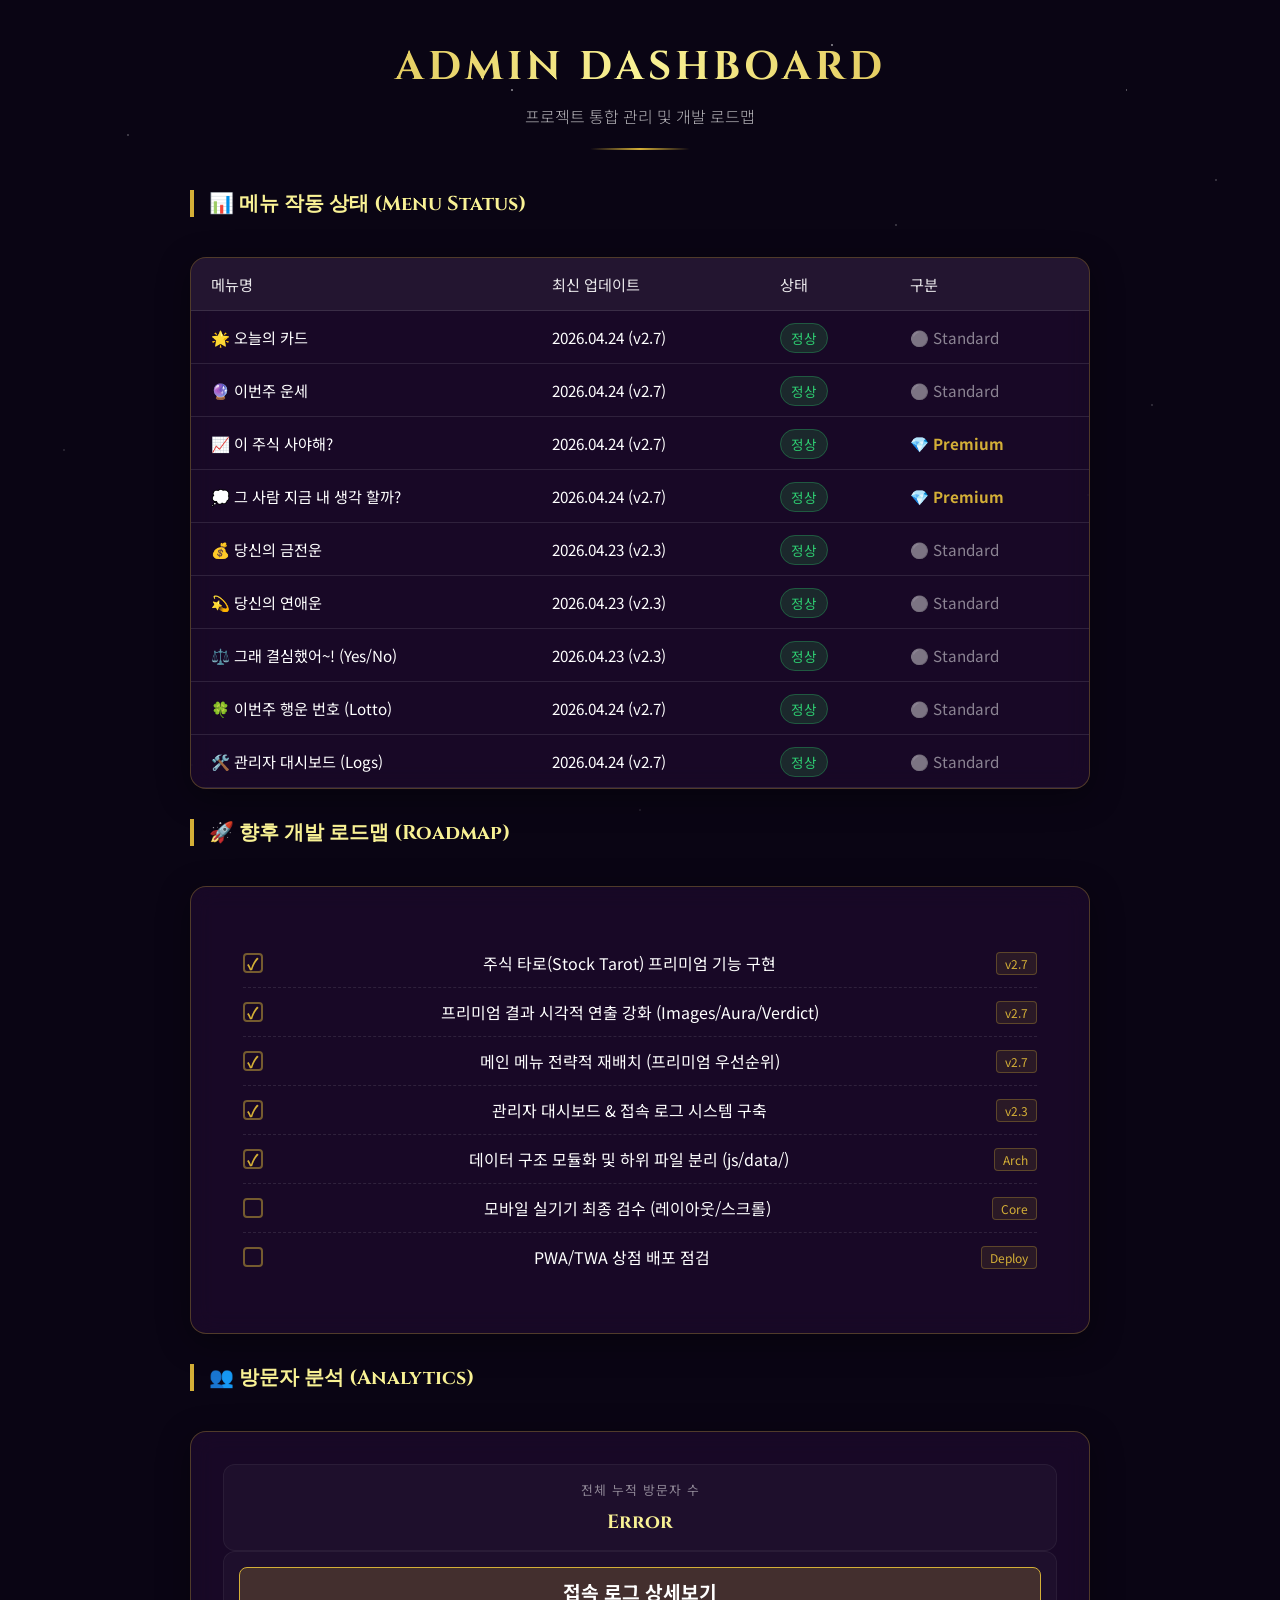
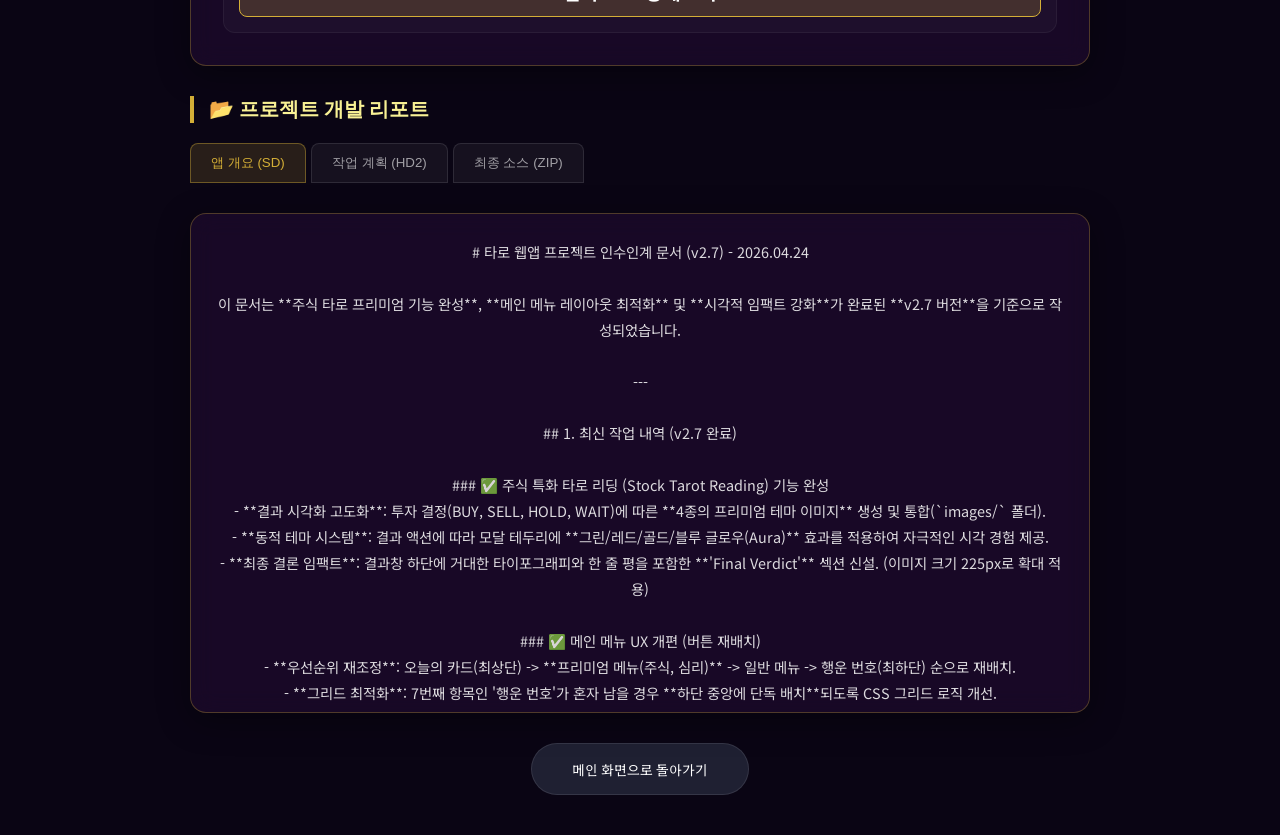
==== commit 9f1a65ea: "Update admin.html" ====
--- a/admin.html
+++ b/admin.html
@@ -68,11 +68,30 @@
                 </div>
             </section>
 
-            <!-- 4. 프로젝트 인수인계 문서 -->
+            <!-- 4. 프로젝트 개발 문서 및 소스 정보 -->
             <section class="admin-section">
-                <h2 class="section-title">📝 프로젝트 인수인계 문서 (Handover V2)</h2>
-                <div class="glass-panel handover-viewer" style="margin-top: 15px;">
-                    <pre id="handover-content" class="handover-text">문서를 불러오는 중...</pre>
+                <h2 class="section-title">📂 프로젝트 개발 리포트</h2>
+                <div class="handover-tabs">
+                    <button class="tab-btn active" onclick="switchAdminTab('sd')">앱 개요 (SD)</button>
+                    <button class="tab-btn" onclick="switchAdminTab('hd2')">작업 계획 (HD2)</button>
+                    <button class="tab-btn" onclick="switchAdminTab('zip')">최종 소스 (ZIP)</button>
+                </div>
+                <div class="glass-panel handover-viewer">
+                    <div id="handover-content-container">
+                        <pre id="handover-content" class="handover-text">문서를 불러오는 중...</pre>
+                    </div>
+                    <div id="zip-info-container" style="display:none;">
+                        <div class="zip-info-box">
+                            <h3 style="color:var(--gold); margin-bottom:15px;">📦 최신 소스 코드 패키지</h3>
+                            <table class="admin-table">
+                                <tr><td>파일명</td><td id="zip-filename">tarot_app_20260426.zip</td></tr>
+                                <tr><td>위치</td><td>s2/</td></tr>
+                                <tr><td>백업 날짜</td><td>2026-04-26</td></tr>
+                                <tr><td>버전 비고</td><td>광고 제거 및 프리미엄 클린 컨셉 적용 완료본</td></tr>
+                            </table>
+                            <p style="margin-top:20px; color:rgba(255,255,255,0.5); font-size:0.85rem;">* 본 파일은 s2 폴더 내에 물리적으로 저장되어 있습니다.</p>
+                        </div>
+                    </div>
                 </div>
             </section>
 
--- a/css/style.css
+++ b/css/style.css
@@ -1178,23 +1178,45 @@
 }
 
 .lotto-balls-spinner.spinning {
-    animation: spinCylinder 1.5s cubic-bezier(0.68, -0.55, 0.265, 1.55) infinite;
+    /* 부모 통의 전체 회전을 멈추고 공들이 내부에서 튀게 함 */
+    animation: none;
 }
 
 @keyframes spinCylinder {
-    0% { transform: rotateZ(0deg) rotateX(10deg); }
-    50% { transform: rotateZ(180deg) rotateX(20deg); }
-    100% { transform: rotateZ(360deg) rotateX(10deg); }
+    0% { transform: rotateZ(0deg); }
+    100% { transform: rotateZ(360deg); }
 }
 
 /* 개별 공 스타일 (원통 안에서 흩뿌려진 공들) */
 .lotto-balls-spinner .lotto-ball {
-    width: 30px;
-    height: 30px;
+    width: 32px;
+    height: 32px;
     font-size: 0.8rem;
-    box-shadow: 0 0 10px currentColor, inset 0 0 5px rgba(255,255,255,0.5);
-    opacity: 0.7;
+    /* 발광 효과 완전 제거 및 매트한 질감 적용 */
+    box-shadow: inset -2px -2px 5px rgba(0,0,0,0.5), inset 2px 2px 5px rgba(255,255,255,0.1);
+    filter: none;
+    opacity: 1;
+    position: absolute;
+    /* 기본 상태에서는 떨림 효과만 유지 */
     animation: jitter 0.2s infinite alternate;
+}
+
+/* 회전 중일 때 개별 공의 역동적인 움직임 */
+.lotto-balls-spinner.spinning .lotto-ball {
+    animation: ballShuffle var(--dur, 0.8s) infinite linear;
+    animation-delay: var(--delay, 0s);
+}
+
+@keyframes ballShuffle {
+    /* 회전(rotate)을 완전히 배제하고 위치 이동(translate)과 크기 변화(scale)만 사용하여 3D 구체의 튕김 표현 */
+    0%   { transform: translate(0, 0) scale(1); }
+    15%  { transform: translate(30px, -50px) scale(1.05); }
+    30%  { transform: translate(-40px, 20px) scale(0.95); }
+    45%  { transform: translate(50px, 40px) scale(1.1); }
+    60%  { transform: translate(-20px, -60px) scale(0.9); }
+    75%  { transform: translate(-50px, 30px) scale(1.05); }
+    90%  { transform: translate(20px, 50px) scale(0.95); }
+    100% { transform: translate(0, 0) scale(1); }
 }
 
 @keyframes jitter {
@@ -1237,11 +1259,15 @@
     font-family: 'Cinzel', serif;
     font-weight: bold;
     font-size: 1.5rem;
-    background: radial-gradient(circle at 30% 30%, rgba(255,255,255,0.3), rgba(0,0,0,0.8));
+    /* 반짝임이 없는 매트한 구체 질감 */
+    background: radial-gradient(circle at 40% 40%, rgba(255,255,255,0.15) 0%, rgba(0,0,0,0.5) 70%, rgba(0,0,0,0.8) 100%);
     color: #fff;
-    text-shadow: 0 0 5px #000;
-    border: 2px solid currentColor;
-    box-shadow: 0 0 15px currentColor, inset 0 0 10px rgba(255,255,255,0.3);
+    text-shadow: 1px 1px 2px rgba(0,0,0,0.8);
+    border: 1px solid rgba(255,255,255,0.1);
+    /* 외부 발광 제거, 차분한 그림자만 유지 */
+    box-shadow: 0 4px 10px rgba(0,0,0,0.4), inset -3px -3px 8px rgba(0,0,0,0.6);
+    filter: none;
+    backface-visibility: hidden;
 }
 
 /* 공 색상 그룹 (10단위) - 네온 효과 가미 */
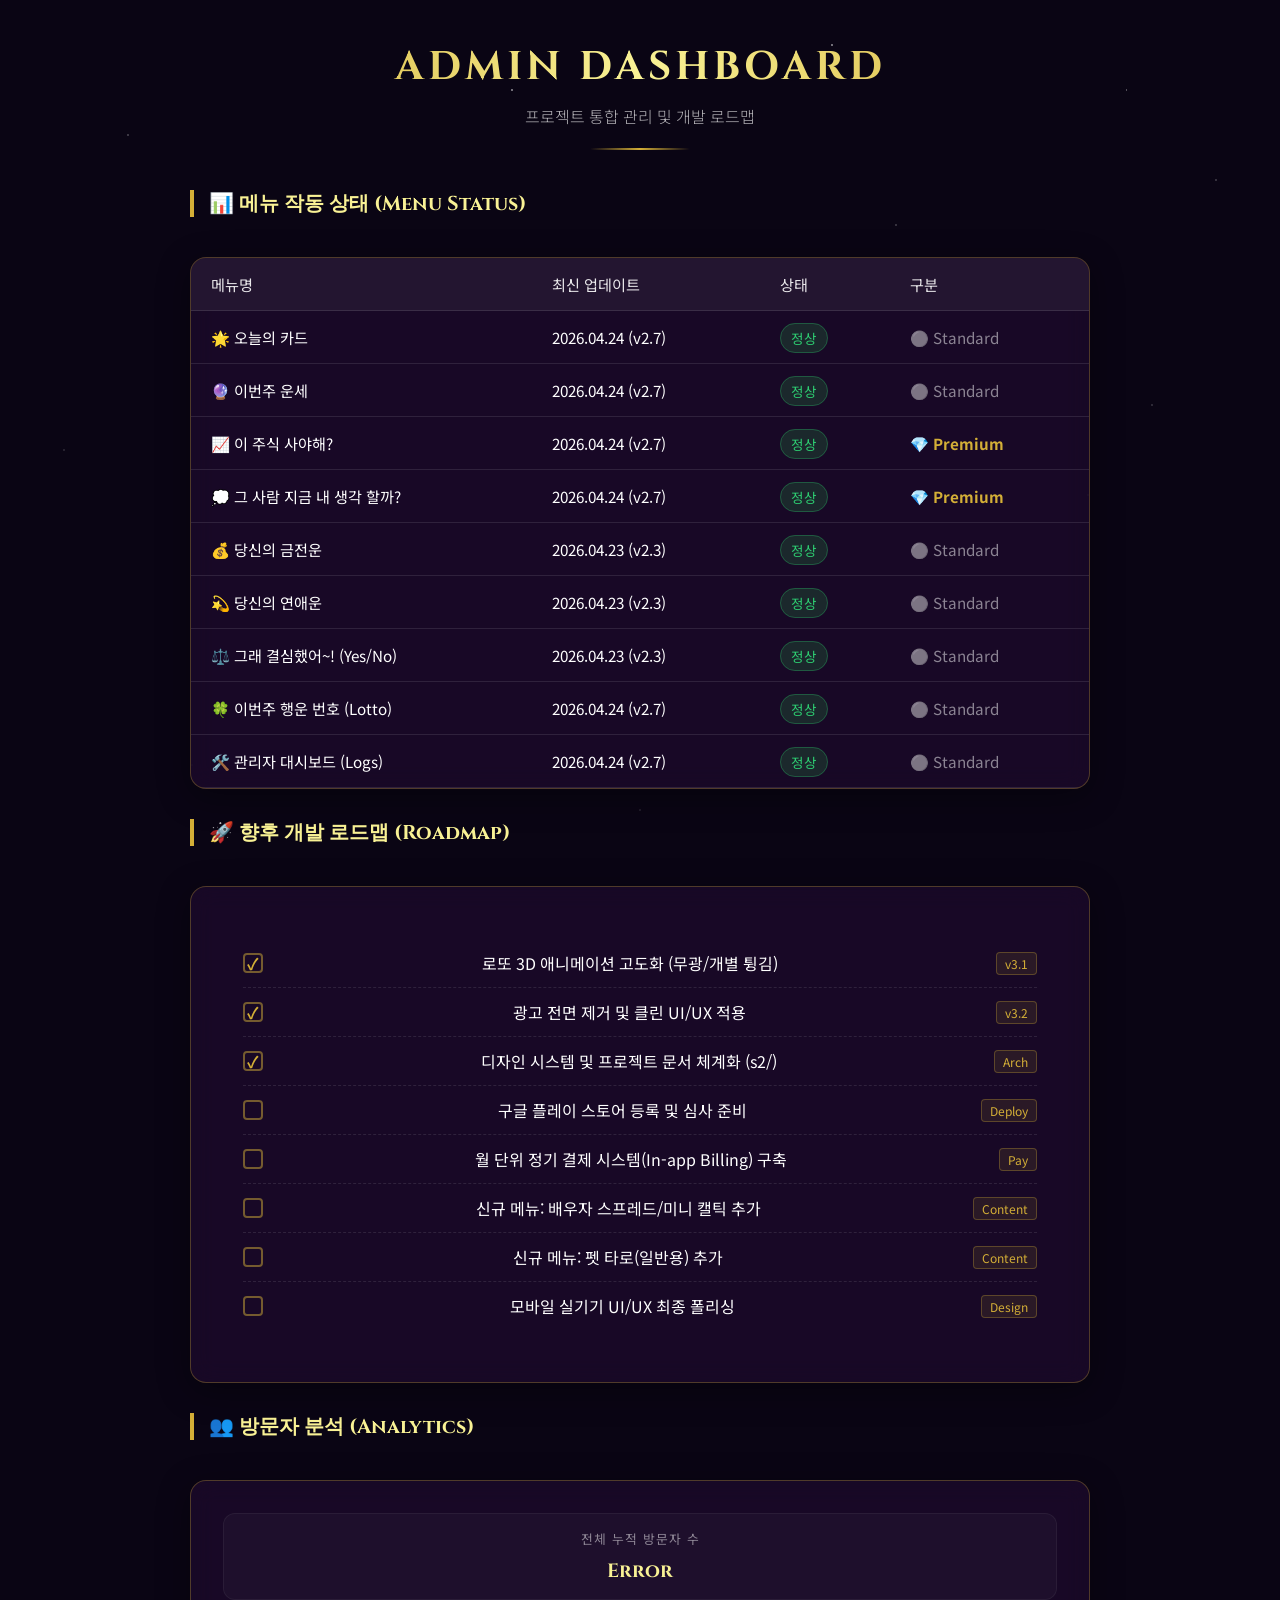
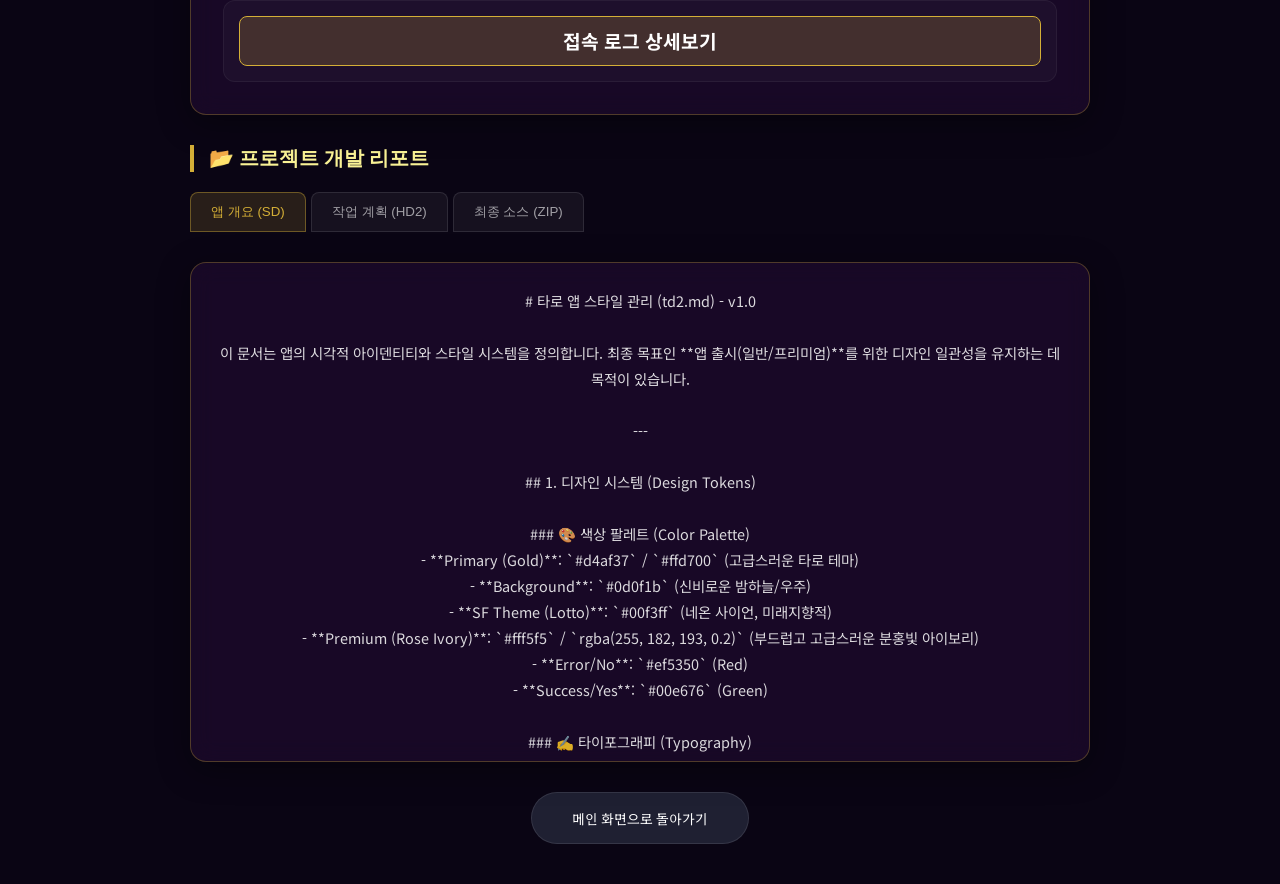
==== commit fc335949: "Update admin.html" ====
--- a/admin.html
+++ b/admin.html
@@ -72,9 +72,9 @@
             <section class="admin-section">
                 <h2 class="section-title">📂 프로젝트 개발 리포트</h2>
                 <div class="handover-tabs">
-                    <button class="tab-btn active" onclick="switchAdminTab('sd')">앱 개요 (SD)</button>
-                    <button class="tab-btn" onclick="switchAdminTab('hd2')">작업 계획 (HD2)</button>
-                    <button class="tab-btn" onclick="switchAdminTab('zip')">최종 소스 (ZIP)</button>
+                    <button type="button" class="tab-btn active" onclick="switchAdminTab('sd')">앱 개요 (SD)</button>
+                    <button type="button" class="tab-btn" onclick="switchAdminTab('hd2')">작업 계획 (HD2)</button>
+                    <button type="button" class="tab-btn" onclick="switchAdminTab('zip')">최종 소스 (ZIP)</button>
                 </div>
                 <div class="glass-panel handover-viewer">
                     <div id="handover-content-container">
--- a/css/admin.css
+++ b/css/admin.css
@@ -199,7 +199,7 @@
 
 .handover-viewer {
     padding: 25px !important;
-    max-height: 500px;
+    height: 500px; /* 높이를 고정하여 탭 전환 시 레이아웃 흔들림 방지 */
     overflow-y: auto;
 }
 
